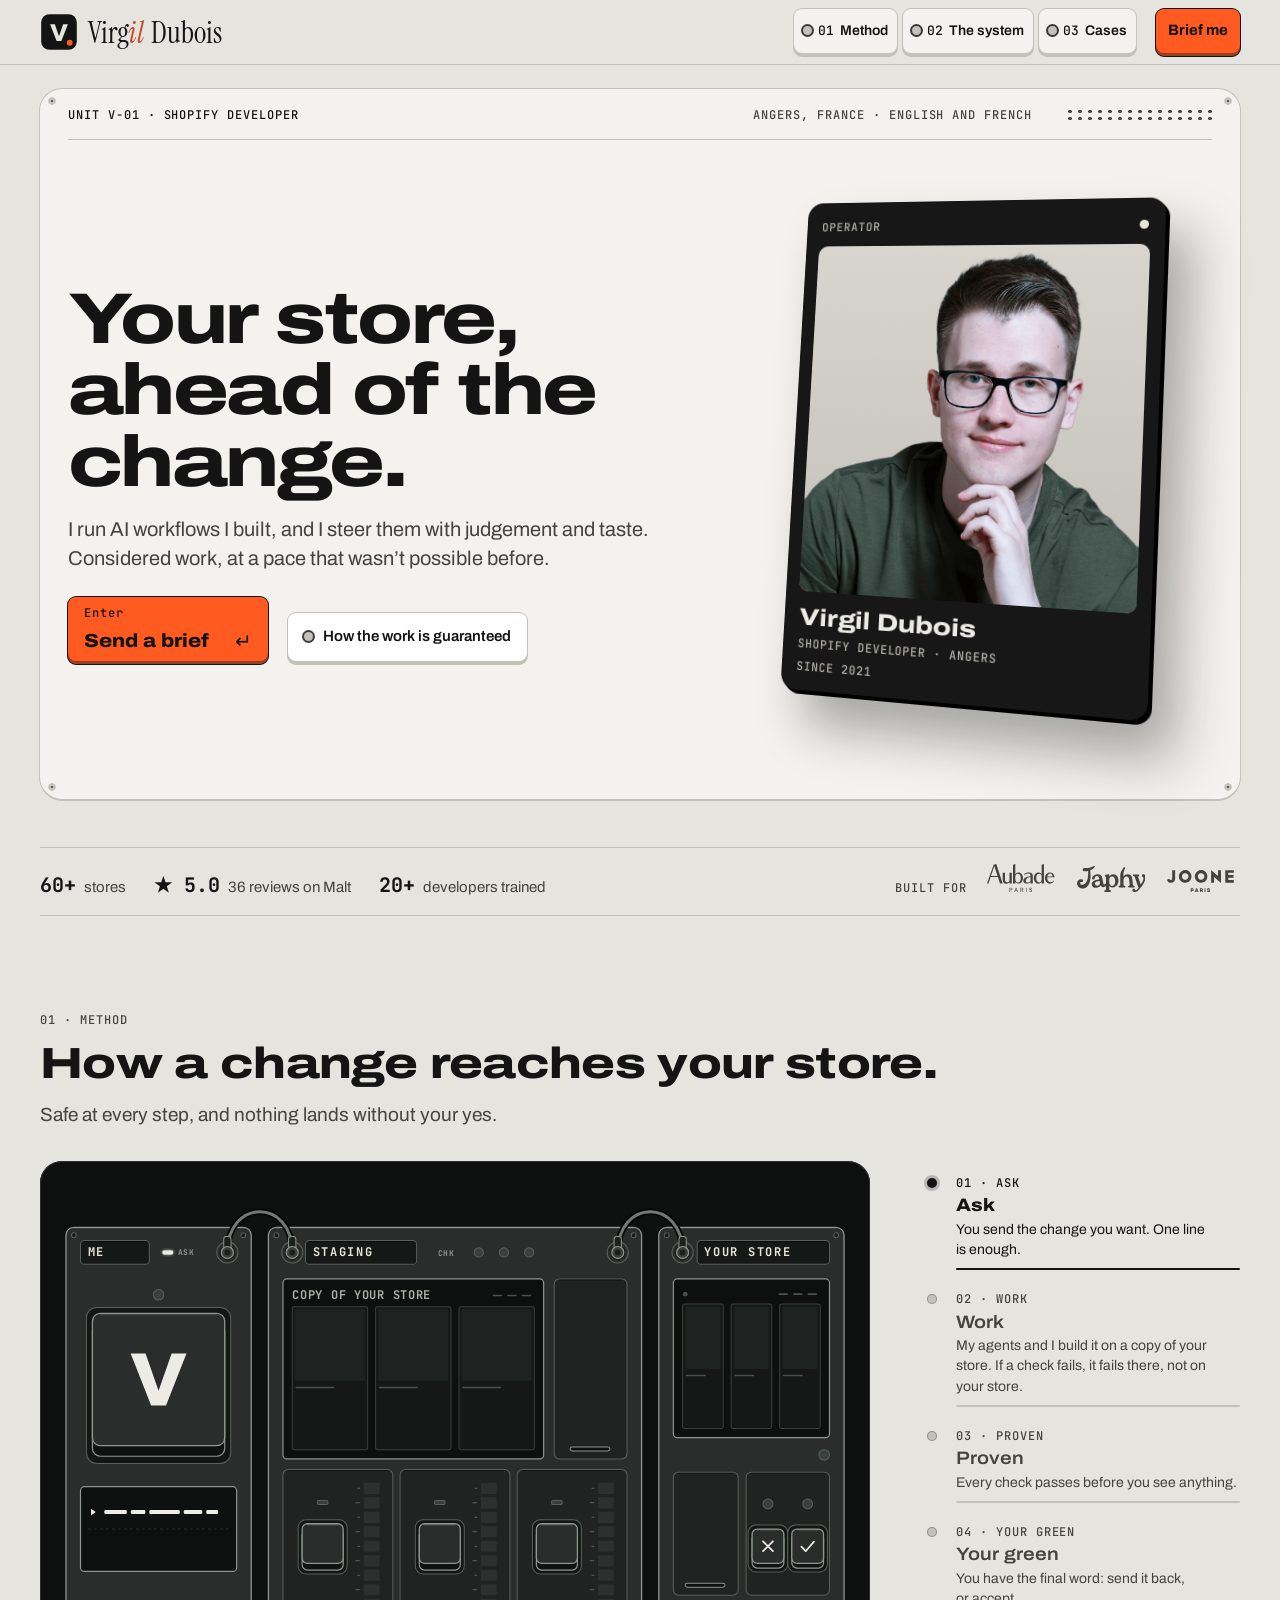
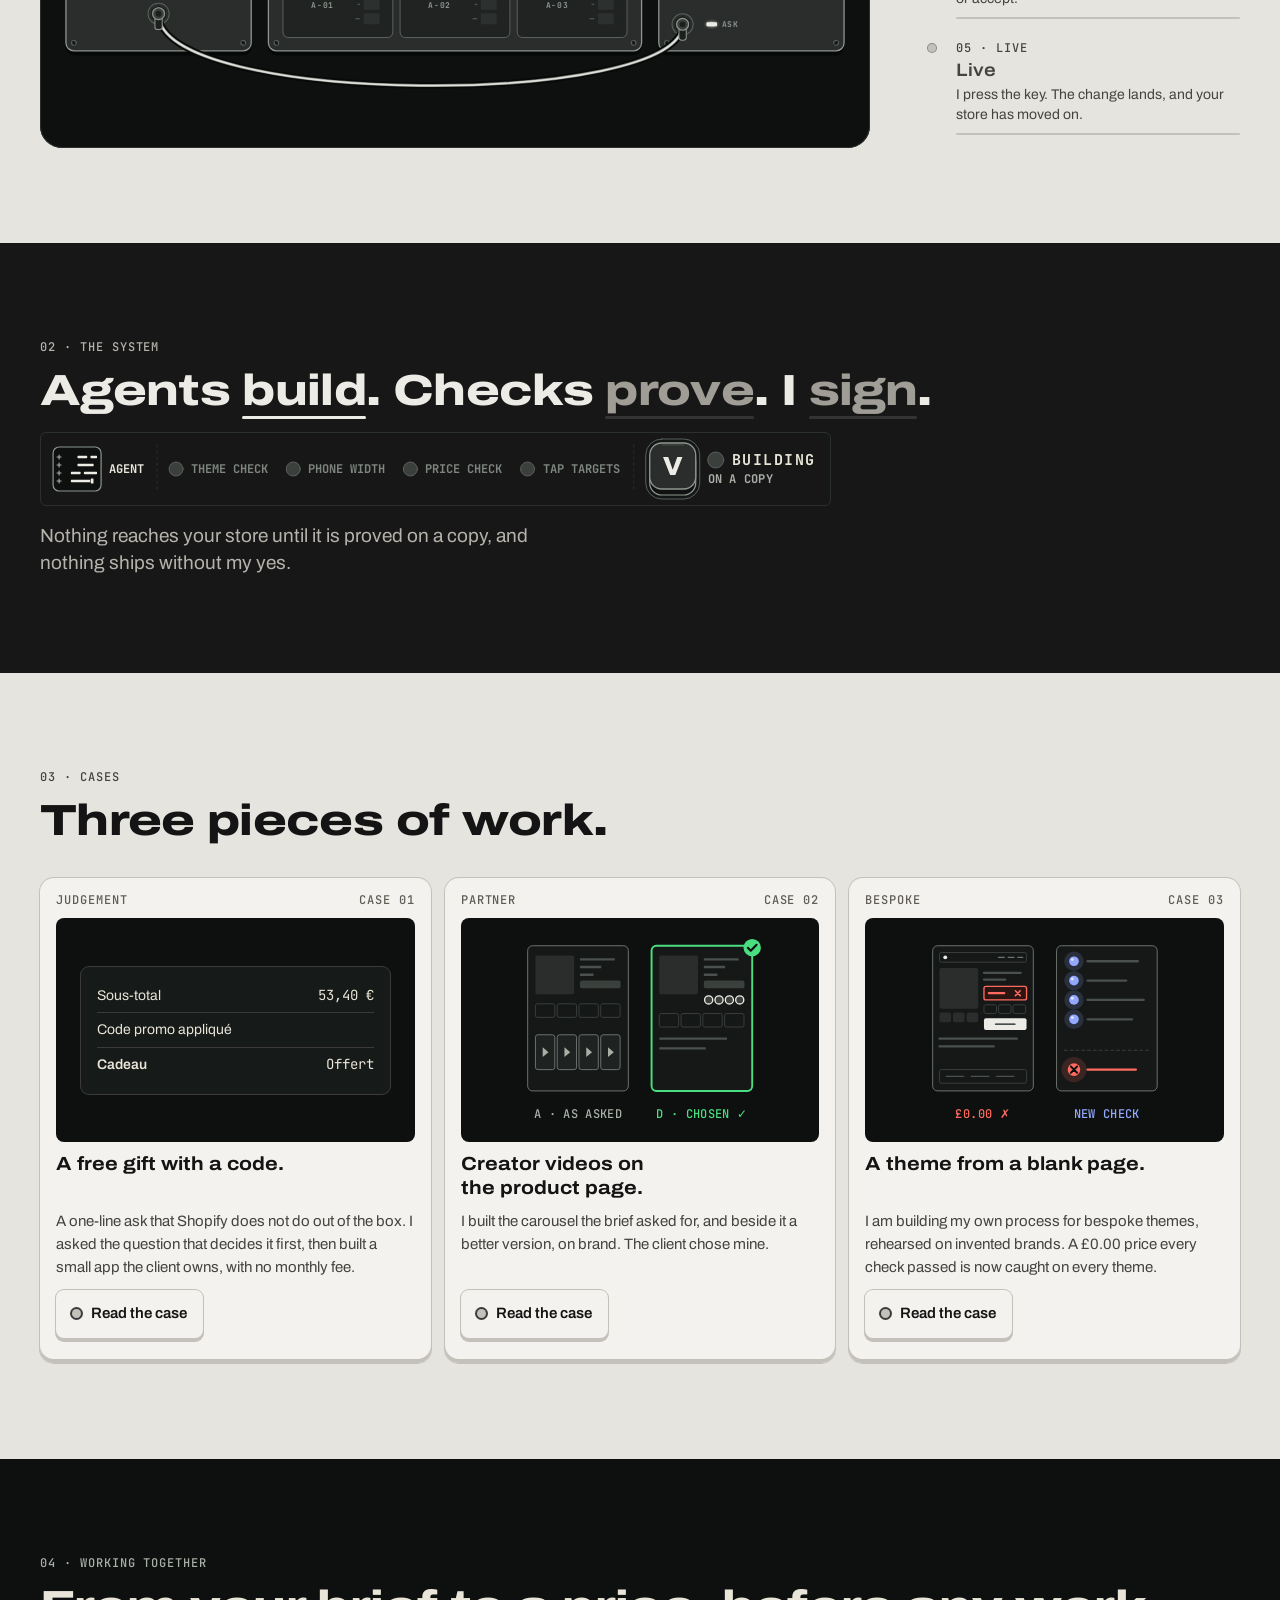
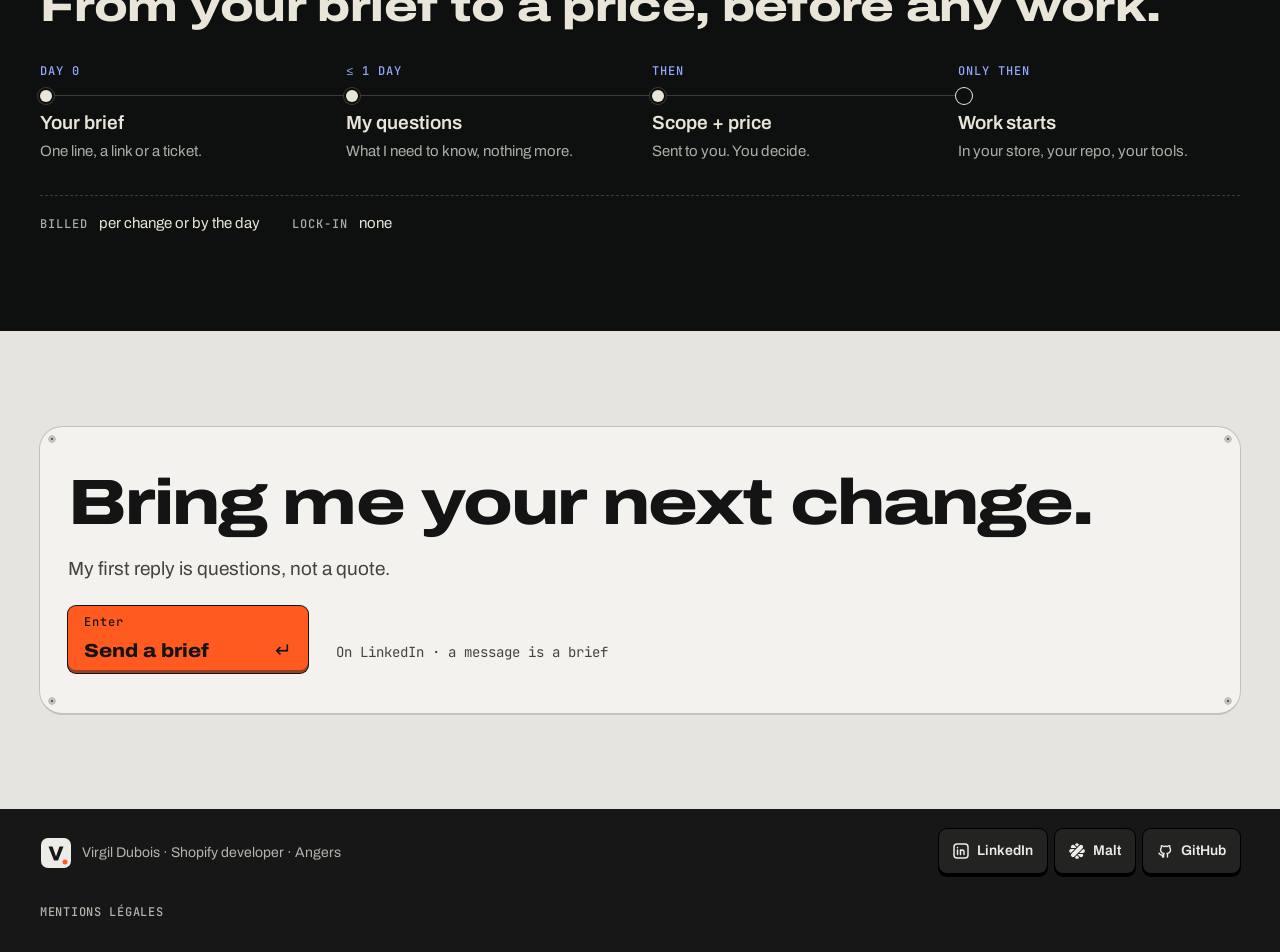
==== index.html @ a67400da "publish 2026-10 #1 The built site of trophee-gh/tropheecommerce-site at 109e2b23ae09a383def0e357fec3" ====
<!doctype html>
<html lang="en" data-iso="dark">
<head>
<meta charset="utf-8">
<meta name="viewport" content="width=device-width, initial-scale=1">
<title>Virgil Dubois · Shopify developer</title>
<meta name="description" content="Shopify developer since 2021. I run AI workflows I built, and I steer them with judgement and taste.">
<link rel="canonical" href="https://tropheecommerce.com/">
<meta property="og:type" content="website">
<meta property="og:url" content="https://tropheecommerce.com/">
<meta property="og:title" content="Virgil Dubois · Shopify developer">
<meta property="og:description" content="Shopify developer since 2021. I run AI workflows I built, and I steer them with judgement and taste.">
<meta property="og:site_name" content="Virgil Dubois">
<meta property="og:image" content="https://tropheecommerce.com/img/og.31b18bdde4.png">
<meta property="og:image:width" content="1200">
<meta property="og:image:height" content="630">
<meta property="og:image:alt" content="Virgil Dubois, Shopify developer: Your store, ahead of the change.">
<meta name="twitter:card" content="summary_large_image">
<link rel="icon" type="image/svg+xml" href="favicon.svg">
<link rel="preload" href="fonts/archivo-latin.e3a28eade2.woff2" as="font" type="font/woff2" crossorigin>
<link rel="stylesheet" href="fonts.css">
<link rel="stylesheet" href="base.css">
<link rel="stylesheet" href="site.css">
<link rel="stylesheet" href="player.css">
<link rel="stylesheet" href="illus.css">
<link rel="stylesheet" href="iso-legend.css">
<link rel="stylesheet" href="g.css">
<link rel="stylesheet" href="w.css">
<script type="application/ld+json">{"@context":"https://schema.org","@graph":[{"@type":"Person","@id":"https://tropheecommerce.com/#person","name":"Virgil Dubois","jobTitle":"Shopify developer","url":"https://tropheecommerce.com/","image":"https://tropheecommerce.com/img/virgil-hand-on-chin-4x5.afda46ff3e.webp","sameAs":["https://www.linkedin.com/in/virgil-dubois/","https://www.malt.fr/profile/tropheecommerce","https://github.com/TeamDijon"],"address":{"@type":"PostalAddress","addressLocality":"Angers","addressCountry":"FR"},"knowsLanguage":["en","fr"]},{"@type":"ProfessionalService","@id":"https://tropheecommerce.com/#service","name":"Virgil Dubois, Shopify developer","legalName":"TROPHEECOMMERCE","url":"https://tropheecommerce.com/","image":"https://tropheecommerce.com/img/og.31b18bdde4.png","description":"Shopify developer since 2021. I run AI workflows I built, and I steer them with judgement and taste.","founder":{"@id":"https://tropheecommerce.com/#person"},"sameAs":["https://www.linkedin.com/in/virgil-dubois/","https://www.malt.fr/profile/tropheecommerce","https://github.com/TeamDijon"],"address":{"@type":"PostalAddress","addressLocality":"Angers","addressCountry":"FR"},"areaServed":{"@type":"Country","name":"France"},"knowsLanguage":["en","fr"],"makesOffer":[{"@type":"Offer","description":"A scope with a price before any work starts; billed per change or by the day.","itemOffered":{"@type":"Service","name":"Shopify store changes","description":"Changes to a live Shopify store, built and proved on a copy first; nothing ships without my yes.","provider":{"@id":"https://tropheecommerce.com/#service"}}},{"@type":"Offer","description":"A scope with a price before any work starts; billed per change or by the day.","itemOffered":{"@type":"Service","name":"Bespoke Shopify themes","description":"Themes designed for the brand and built to Shopify's standards.","provider":{"@id":"https://tropheecommerce.com/#service"}}},{"@type":"Offer","description":"A scope with a price before any work starts; billed per change or by the day.","itemOffered":{"@type":"Service","name":"White-label Shopify work for agencies","description":"Work for agencies, built under their own name.","provider":{"@id":"https://tropheecommerce.com/#service"}}}]}]}</script>
</head>
<body>
<div class="site hy" data-scheme="shell">
<a class="skip" href="#main">Skip to content</a>
<header class="top" data-scheme="shell"><div class="wrap top-in">
<a class="brand" href="#top" aria-label="Virgil Dubois, top of page"><svg class="mk " style="width:38px;height:38px" viewBox="0 0 64 64" aria-hidden="true" focusable="false"><rect class="mk-c" x="2" y="2" width="60" height="60" rx="14"/><path class="mk-v" d="M17 19h8l7 20 7-20h8L36 47h-8z"/><circle class="mk-d" cx="50" cy="50" r="5"/></svg><span class="wm brand-wm" aria-hidden="true">Virg<span class="ti">il</span><span class="wm-2">Dubois</span></span></a>
<nav class="navk" aria-label="Sections">
<a class="key nk" href="#how"><span class="led"></span><span class="nk-n">01</span><span class="nk-w">Method</span></a>
<a class="key nk" href="#guarantee"><span class="led"></span><span class="nk-n">02</span><span class="nk-w">The system</span></a>
<a class="key nk" href="#work"><span class="led"></span><span class="nk-n">03</span><span class="nk-w">Cases</span></a>
</nav>
<a class="key hk" data-variant="go" href="https://www.linkedin.com/in/virgil-dubois/"><span>Brief<span class="hk-x"> me</span></span></a>
</div></header>
<main id="main">

<section id="top" class="hero" aria-labelledby="h-hero"><div class="wrap"><div class="face" data-scheme="plate">
<div class="grille" aria-hidden="true"></div>
<p class="lbl face-k"><span>Unit V-01 · Shopify developer</span><span class="face-k2">Angers, France · English and French</span></p>
<div class="hero-g">
<div class="hero-t">
<h1 id="h-hero">Your store, ahead of the change.</h1>
<p class="lede hero-l">I run AI workflows I built, and I steer them with judgement and taste. Considered work, at a pace that wasn’t possible before.</p>
<div class="hero-a"><a class="key gokey" data-variant="go" href="https://www.linkedin.com/in/virgil-dubois/"><span class="k-n">Enter</span><span class="gk-l">Send a brief <span class="gk-ar" aria-hidden="true">↵</span></span></a><a class="key gl1" href="#how"><span class="led"></span>How the work is guaranteed</a></div>
</div>
<div class="p3w"><div class="p3 p3c" data-tilt><div class="p3c-top"><span class="lbl">Operator</span><span class="led on"></span></div><img src="img/virgil-hand-on-chin-4x5.afda46ff3e.webp" width="1201" height="1501" alt="Virgil Dubois smiling, his hand at his chin, in an olive T-shirt."><div class="p3c-b"><b>Virgil Dubois</b><span class="lbl">Shopify developer&nbsp;· Angers</span><span class="lbl p3c-s">Since 2021</span></div></div></div>
</div>
</div></div></section>

<section class="proof" aria-label="Record"><div class="wrap">
<ul class="pr">
<li><b class="mono">60+</b><span>stores</span></li>
<li><b class="mono">★ 5.0</b><span>36 reviews on Malt</span></li>
<li><b class="mono">20+</b><span>developers trained</span></li>
<li class="pr-logos"><span class="lbl pr-k">Built for</span><span class="logo" data-logo="aubade"><svg role="img" aria-label="Aubade" xmlns="http://www.w3.org/2000/svg" viewBox="0 0 821.82 341.04" fill="currentColor"><path d="m665.83 10.42-.23 114.92c-10.27-22.39-41.09-25.23-61.26-16.15-10.96 4.94-19.23 13.52-24.73 24.35-12.22 24.09-12.28 52.59.22 77.33 6.88 13.61 18.7 23.02 32.36 26.8 6.39 1.78 13.19 2.32 20.07 1.48 2.42-.29 4.74-.8 6.98-1.47 10.07-3.07 18.32-9.72 25.96-17.35l.43 17.35h27.99L693.99.99l-28.16 9.43Zm-.47 180.77c-.01 6.54-2.88 13.4-6.07 19.36-7.98 14.92-25.74 18.62-39.41 9.45-23.41-15.7-23.45-56.28-15.65-79.91 4.66-14.14 16.44-22.63 30.94-22.73 8.6-.06 16.32 3.05 21.52 10.25 4.52 6.26 8.71 14.5 8.7 22.66l-.03 40.92Zm117.28-84.88c-36.81-8.2-71.37 16.17-76.51 53.66-2.77 20.26 2.02 40.78 13.99 57.67 7.46 10.52 17.9 17.23 29.9 20.04 3.92.93 8.02 1.43 12.23 1.52 5.15.1 10.15-.41 14.93-1.51 18.01-4.11 32.78-16.41 39.88-34.59-2.62-.55-6.51-.63-8.21.54-11.33 17.79-33.45 24.28-51.89 14.02-18.34-10.21-23.79-37.52-22.63-56.64l87.38-.02h.01l.1-5.95c-2.87-23.62-13.75-43.09-39.18-48.74Zm-47.16 46.72c2.26-18.73 14.8-36.88 35.95-36.03 8.99.37 16.28 5 20.88 12.51 3.76 6.99 5.83 13.66 6.48 23.57l-63.31-.05Zm-311.38-28.2c-10.61-14.78-27-21.98-45.07-20.46-14.02 1.18-25.92 7.46-33.95 19.1L345.16.36l-28.15 9.48-.36 227.81v.04l27.99.02v-.06l.55-18.09c8.25 11.19 19.04 16.89 31.78 18.09.91.09 1.82.15 2.75.19 2.71.12 5.39.06 8.02-.19 15.27-1.38 28.93-8.84 37.8-22.54h.02c18.14-28.03 17.11-63.31-1.46-90.28Zm-20.98 84.6h-.01c-4.38 8.46-11.04 13.94-20.83 15.97-13.13 2.73-25.03-2.93-31.02-14.56-4.73-9.19-6.52-19.47-6.39-30.05.14-11.49-.2-22.7.54-33.84 1.09-16.54 13.28-28.23 29.3-28.89 40.26-1.67 42.82 63.47 28.41 91.37ZM302.14 105.32l-28.07-.1-.63 92.1c-.11 15.41-11.88 25.02-26 25.45-11.1.34-20.68-4.03-24.82-14.9-1.85-4.84-3.18-10.64-3.17-16.26l.06-86.49-28.17.12-.08 86.43c-.02 21.18 8.35 39.76 27.39 45.97 2.79.91 5.8 1.55 9.05 1.9 7.55.81 14.89.18 21.69-1.9h.01c9.33-2.85 17.64-8.43 24.03-16.78l.59 16.79v.04l27.92-.04.22-132.32h-.02Zm230.1 2.48h-.01c-24.94-7.37-55.26-3.48-76.3 12.76l-.46 18.35c12.82-17.76 33.68-26.27 55-21.69 14.06 3.03 19.87 17 19.39 31.08-24.85 1.41-55.73 8.36-74.36 25.95-12.11 11.42-16.77 28.67-10.22 44.66 4.52 11.02 15.25 16.64 27.08 18.75 8.14 1.46 16.8 1.25 24.31 0 2.42-.4 4.73-.91 6.85-1.51 9.73-2.74 17.75-7.82 26.09-12.96l.26 14.48h28.06l.1-95.08c.03-16.81-9.87-30.1-25.79-34.79Zm-2.55 101.43c-9.39 10.66-23.2 16.69-38.04 16.32-9.93-.26-16.61-6.89-18.06-15.62-5.73-34.44 26.97-51.66 56.3-53.03l-.2 52.33Zm-222.63 87.59c-1.27-2.27-3.21-4.1-5.85-5.45h.02c-2.64-1.36-5.97-2.04-9.99-2.04h-17.37v50.85h7.26v-20.34h10.1c4.11 0 7.48-.7 10.09-2.1 2.61-1.4 4.53-3.26 5.78-5.56 1.23-2.3 1.85-4.83 1.85-7.59 0-2.9-.63-5.5-1.89-7.77Zm-7.97 14.44c-1.65 1.69-4.36 2.54-8.15 2.54h-9.8v-18.45h9.8c3.78 0 6.49.8 8.15 2.39 1.64 1.6 2.47 3.85 2.47 6.76s-.82 5.06-2.47 6.76Zm59.94-21.94h-7.93l-18.67 50.85h7.63l4.47-12.57h20.95l4.44 12.57h7.77l-18.66-50.85Zm-12.44 32.47 8.44-23.75 8.39 23.75h-16.83Zm85.54-3.19c.99-.3 1.92-.67 2.76-1.11 2.61-1.39 4.54-3.24 5.78-5.53s1.85-4.81 1.85-7.52c0-2.85-.62-5.42-1.85-7.66s-3.14-4.06-5.71-5.41c-2.56-1.35-5.86-2.03-9.88-2.03h-17.22v50.85h7.26v-20.63h9.46l10.01 20.63h8.43l-10.89-21.59Zm-16.99-4.58v-18.59h9.44c3.67 0 6.33.82 7.99 2.47 1.64 1.64 2.47 3.88 2.47 6.68s-.83 5.03-2.5 6.79c-1.68 1.77-4.3 2.65-7.88 2.65h-9.52Zm59.66-24.7v50.85h7.26v-50.85h-7.26Zm73.06 30.1c-1.14-1.86-2.7-3.38-4.68-4.58-1.98-1.18-4.21-2.18-6.66-3-2.03-.68-3.9-1.29-5.6-1.85-1.69-.56-3.16-1.17-4.4-1.86-1.23-.68-2.19-1.49-2.87-2.43s-1.02-2.19-1.02-3.74.37-2.89 1.12-4 1.78-1.96 3.09-2.54c1.31-.58 2.78-.85 4.43-.8 1.98 0 3.66.4 5.02 1.2 1.35.8 2.37 1.83 3.05 3.08.68 1.26 1.02 2.55 1.02 3.85h7.7c-.05-2.86-.77-5.35-2.18-7.48-1.4-2.14-3.33-3.81-5.78-5.02-2.44-1.21-5.33-1.81-8.68-1.81s-6.18.59-8.64 1.78c-2.47 1.19-4.38 2.83-5.71 4.94-1.33 2.1-2 4.58-2 7.45 0 3.34.98 6.06 2.94 8.14 1.97 2.08 4.95 3.8 8.98 5.16 1.98.63 3.89 1.25 5.73 1.85 1.85.61 3.44 1.28 4.8 2.03 1.35.75 2.43 1.69 3.23 2.83.81 1.15 1.21 2.61 1.21 4.4 0 1.55-.39 2.91-1.17 4.11-.77 1.19-1.9 2.12-3.37 2.79-1.48.68-3.23 1.02-5.27 1.02-2.32 0-4.29-.45-5.92-1.34-1.62-.89-2.87-2.1-3.74-3.64-.87-1.52-1.31-3.2-1.31-5.04h-7.63c0 3.24.77 6.08 2.32 8.5 1.55 2.42 3.73 4.29 6.54 5.63 2.8 1.33 6.06 1.99 9.73 1.99 3.88 0 7.09-.69 9.67-2.07 2.56-1.39 4.5-3.17 5.8-5.34 1.31-2.17 1.97-4.53 1.97-7.05 0-2.9-.57-5.29-1.72-7.16ZM113.61 0 81.04 9.47C54.03 85.52 27.01 161.57 0 237.62h18.26c8.83-26.54 17.65-53.09 26.48-79.63l87.51.15 25.68 79.5h32.2C164.62 158.42 139.12 79.21 113.61 0ZM48.57 146.38h.01l40.49-121.5 39.34 121.49H48.57Z"/></svg></span><span class="logo" data-logo="japhy"><svg role="img" aria-label="Japhy" xmlns="http://www.w3.org/2000/svg" viewBox="0 0 258.05 97.76" fill="currentColor"><path d="M231.91,38.13c.73-.53,1.45-1.2,1.75-1.77.5-.96.5-1.99.02-3.16-.67-1.63-3.62-1.59-3.95-1.58l-6.07.08-7.57-.1c-2.06,0-3.51.19-4.42.59-1.04.46-1.59,1.34-1.59,2.56,0,.74.25,1.4.73,1.96.47.54,1.09.94,1.92,1.18,1.32.24,2.29.65,2.89,1.22.62.59,1.25,1.71,1.87,3.32,1.36,3.56,3.47,9.57,6.28,17.87,3.84,11.04,5.84,16.73,6.31,17.93,1.01,2.35,1.23,3.36,1.23,3.79,0,.22-.1.61-.55,1.19-5.7,6.81-8.61,8.19-10.06,8.24-1.12.03-2.05-1.12-2.26-2.51-.36-1.16-.97-2.09-1.82-2.75-.86-.67-1.93-1.01-3.17-1.01-1.47,0-2.75.56-3.78,1.66-1.02,1.09-1.54,2.46-1.54,4.05,0,1.99,1.22,3.9,2.22,4.75,1.88,1.58,4.64,2.12,7.79,2.12,3.54,0,7.33-1.74,11.25-5.16,3.85-3.35,7.93-7.88,12.13-13.46,2.75-3.67,5.68-8.12,8.69-13.24,5.2-9.22,7.84-16.5,7.84-21.62,0-3.36-.68-6.42-2.03-9.11v-.02c-.7-1.25-1.55-2.24-2.52-2.93-1.15-.94-2.5-1.41-4.01-1.41-1.43,0-2.66.33-3.69,1-1.34.97-2.02,2.25-2.02,3.83,0,2.07.99,4.01,2.95,5.75l.08.06c.98.61,1.74,1.33,2.28,2.14.52.78.78,1.94.78,3.45,0,.37-.06,1.14-.19,2.31-.19,2.46-1.06,5.21-2.59,8.18-1.55,3-3.79,6.8-6.67,11.33-.2.36-.41.58-.56.58-.07,0-.25-.16-.42-.6-.91-2.34-2.59-7.16-5-14.32-1.96-5.87-3.41-10.11-4.35-12.63-.23-.51-.34-1.02-.34-1.52,0-.64.33-1.13,1.03-1.55.07-.04.15-.08.28-.14"></path><path d="M146.74,33.57c-2.87-1.89-6.08-2.85-9.52-2.85-3.71,0-6.89.88-9.47,2.61-2.55,1.71-4.45,3.56-5.63,5.49-.55.89-.92,1.49-1.18,1.89,0-.17-.02-.39-.02-.64v-5.31c0-1.21-.3-2.1-.88-2.65-1.08-1-3.44-1.12-7.35-.04-.47.13-1,.29-1.58.46h0c-.45.1-4.41,1.01-5.61,2.19-1.01.99-1.13,2.87-.5,3.64.32.41,1.24,1.38,2.76,1.69.33.07.57.2.74.43,0,.01.02.02.02.04.17.23.27.54.33.96,0,.04.02.08.03.12.07.47.13,1.12.13,1.91v22.75c-2.11,1.88-6.45,3.76-7.83,3.76s-1.98-3.02-2.35-5l-3.36-18.41c-.99-5.37-2.98-9.41-5.91-12.01-2.95-2.62-7.27-3.78-12.84-3.45-3.85.23-7.35,1.06-10.41,2.49-3.08,1.43-5.52,3.32-7.24,5.62-1.75,2.34-2.56,4.85-2.4,7.47.08,1.41.61,2.52,1.57,3.3.95.77,2,1.13,3.13,1.05,3.21-.19,5.12-1.97,5.5-5.15v-.05s.01-.05.01-.05c-.15-2.46.49-4.36,1.96-5.82,1.46-1.46,3.45-2.27,5.91-2.42,2.46-.14,4.32.48,5.71,1.91,1.41,1.46,2.45,3.74,3.07,6.76l.34,2.28c.15.74.11,1.28-.13,1.62-.14.2-.57.57-1.93.88-1.16.26-3.03.54-5.54.82-6.61.66-11.81,2.5-15.46,5.47-3.71,3.02-5.45,6.87-5.18,11.43.24,4.07,1.78,7.37,4.55,9.8,2.46,2.16,5.94,3.25,10.35,3.25.56,0,1.14-.02,1.73-.05,4.26-.25,7.7-1.16,10.21-2.7,2.51-1.54,4.35-3.21,5.47-4.99.82-1.3,1.25-1.89,1.47-2.16.03.07.07.16.1.29.83,2.61,2.02,4.57,3.52,5.84,1.52,1.28,3.63,1.86,6.27,1.71,3.23-.18,6.57-2.27,7.91-3.4l.23-.19c.49-.41,1.03-.91,1.57-1.43v9.19c0,2.04-.08,3.52-.24,4.42-.14.78-.52,1.42-1.17,1.95-.68.56-1.84,1.03-3.52,1.43-1.78.69-2.15,1.86-2.15,2.72s.34,1.92,1.96,2.53c1.13.42,3.09.63,6.01.63h10.61c2.99,0,4.93-.21,5.94-.64,1.14-.49,1.74-1.36,1.74-2.52,0-1.09-.74-2.03-2.19-2.79l-.15-.05c-1.67-.37-2.84-.83-3.48-1.35-.62-.51-1-1.11-1.17-1.83-.19-.81-.28-2.15-.28-4v-7.57c0-.95.12-1.35.17-1.49.08.07.2.17.37.34.4.4.75.72.98.89,2.92,2.92,6.6,4.4,10.94,4.4s8.13-1.16,11.58-3.44,6.18-5.46,8.12-9.48c1.93-3.99,2.91-8.55,2.91-13.53s-.83-9.11-2.46-12.68c-1.62-3.62-3.91-6.4-6.78-8.29ZM143.7,59.42c0,4.76-1.07,8.55-3.17,11.28-2.09,2.72-4.72,4.04-8.02,4.04-3.5,0-6.23-1.46-8.36-4.47-2.15-3.03-3.23-7.6-3.23-13.61v-2.16c0-4.7.99-8.47,2.94-11.2,1.93-2.71,4.63-4.03,8.26-4.03,2.28,0,4.23.83,5.97,2.53,1.76,1.73,3.14,4.14,4.13,7.18.98,3.09,1.48,6.6,1.48,10.44ZM83.75,70.43h0c-1.93,2.28-4.32,3.47-7.32,3.65-2.76.17-4.9-.44-6.37-1.8s-2.3-3.46-2.47-6.23c-.15-2.52.64-4.56,2.42-6.23,1.78-1.68,4.79-2.66,8.94-2.9,1.66-.1,2.94-.15,3.84-.15.29,0,.55.01.76.02.75.04,1.28.2,1.59.47.22.19.51.64.72,1.68l.3,1.58c.06.25.14.76.2,1.76.17,3.16-.7,5.9-2.61,8.15Z"></path><path d="M49.61,16.24h.02c4.44-1.9,8.8-4.71,13.76-8.9l2.53-2.66c1.07-1.12,1.15-2.9.17-3.96h0c-1.39-1.5-3.74-.37-6.22.82l-.32.16c-10.89,5.24-19.28,6.81-32.07,6.02-3.9-.22-5.86,2.71-6.04,5.53-.17,2.75,1.37,5.81,5.16,6.05,6.11.38,11.01.15,15.4-.71l.25-.05v.25c-.09,1.97-.13,3.99-.18,6.03-.23,9.61-.47,19.55-3.47,28.06-1.46,4.15-5.74,14.12-13.94,17.07-2.74.99-6.83,1.21-9.78-.54-2.05-1.21-3.88-5.76-2.8-8.24.34-.78,1.3-1.97,3.91-1.2,3.3.96,6.1-1.25,6.9-3.96.32-1.07.28-2.15-.1-3.03-.32-.75-1.07-1.76-2.77-2.26-1.62-.48-3.27-.72-4.91-.72-4.04,0-7.8,1.5-10.59,4.23-4.02,3.93-5.48,9.78-3.9,15.66,1.48,5.5,5.28,9.91,10.68,12.42,3.07,1.43,6.43,2.14,9.77,2.14s6.67-.71,9.69-2.13c16.66-7.81,23.07-29.61,19.06-64.81-.01-.16-.12-.81-.21-1.27Z"></path><path d="M215.23,74.77c-1.68-.39-2.82-.78-3.4-1.18-.54-.37-.94-1.02-1.21-1.94-.29-1.01-.61-2.86-.94-5.5l-2.01-17.9c-.61-5.92-2.42-10.39-5.38-13.28-2.97-2.9-6.74-4.37-11.21-4.37-3.97,0-7.24.84-9.73,2.5-2.47,1.65-4.25,3.45-5.29,5.36-.39.71-.68,1.23-.9,1.6-1.27-12.52-.19-17.7,4.52-28.68l.14-.33c1.09-2.53,2.12-4.92.56-6.25h0c-1.1-.93-2.96-.39-3.95.34-.99.73-2.36,2.44-2.36,2.44-.13.14-.25.28-.37.43-3.89,5.08-6.93,10.75-8.13,13.93-1.21,3.22-2.28,6.66-2.75,10.26-.48,3.75.09,30.59.09,30.59v4.32c0,2.04-.08,3.53-.24,4.44-.15.83-.55,1.5-1.23,2.07-.71.58-1.91,1.08-3.63,1.48-1.76.68-2.13,1.83-2.13,2.68,0,.8.33,1.88,1.92,2.53,1.14.46,3.15.69,6.13.69l5.41-.1,5.44.1c2.98,0,4.94-.23,5.99-.7,1.45-.65,1.75-1.73,1.75-2.52,0-1.14-.74-2.07-2.2-2.76l-.11-.04c-1.72-.38-2.94-.86-3.61-1.41-.65-.53-1.06-1.21-1.23-2.08-.19-.93-.29-2.44-.29-4.47v-12.28c0-3.52.59-6.48,1.76-8.78,1.16-2.28,2.62-3.96,4.34-4.98,1.72-1.02,3.5-1.54,5.28-1.54,2.99,0,5.27.84,6.77,2.5,1.53,1.69,2.54,4.46,2.99,8.22l1.81,15.48c.27,2.66.4,4.27.4,4.78,0,1.53-.27,2.55-.8,3.06-.39.37-1.34.93-3.65,1.49-1.56.39-2.39,1.39-2.39,2.9,0,1.14.56,1.98,1.61,2.42.94.4,2.49.59,4.73.59l6.52-.1,6.75.1c2.58,0,4.27-.21,5.15-.66.97-.49,1.48-1.3,1.48-2.36,0-.97-.41-2.29-2.4-3.09Z"></path></svg></span><span class="logo" data-logo="joone"><svg role="img" aria-label="Joone" xmlns="http://www.w3.org/2000/svg" viewBox="12.5 4.519 167 54.994" fill="currentColor"><g transform="matrix(1, 0, 0, 1, -473.500007, -115.481149)"><g><g><path d="M 547.532 167.866 L 547.532 170.644 L 549.06 170.644 C 549.25 170.666 549.442 170.642 549.621 170.572 C 549.799 170.502 549.958 170.39 550.084 170.244 C 550.296 169.955 550.403 169.6 550.387 169.24 C 550.387 169.064 550.366 168.889 550.324 168.718 C 550.273 168.559 550.191 168.411 550.084 168.283 C 549.977 168.147 549.837 168.041 549.678 167.976 C 549.481 167.896 549.271 167.859 549.06 167.866 L 547.532 167.866 Z M 545.244 165.743 L 549.191 165.743 C 549.724 165.728 550.253 165.825 550.747 166.027 C 551.165 166.2 551.54 166.463 551.846 166.798 C 552.135 167.121 552.357 167.5 552.498 167.912 C 552.638 168.336 552.709 168.781 552.71 169.229 C 552.71 169.691 552.639 170.151 552.498 170.592 C 552.357 171.007 552.135 171.39 551.846 171.717 C 551.539 172.051 551.164 172.312 550.747 172.483 C 550.252 172.679 549.723 172.774 549.191 172.761 L 547.532 172.761 L 547.532 174.832 L 545.244 174.832 L 545.244 165.743 Z"></path><path d="M 559.969 168.724 L 558.979 171.392 L 560.941 171.392 L 559.969 168.724 Z M 561.113 165.742 L 564.729 174.832 L 562.229 174.832 L 561.737 173.503 L 558.207 173.503 L 557.715 174.832 L 555.221 174.832 L 558.853 165.742 L 561.113 165.742 Z"></path><path d="M 570.541 167.865 L 570.541 170.284 L 572.503 170.284 C 572.698 170.291 572.893 170.257 573.075 170.186 C 573.226 170.134 573.362 170.044 573.47 169.924 C 573.573 169.818 573.648 169.686 573.687 169.542 C 573.734 169.396 573.759 169.243 573.761 169.089 C 573.769 168.772 573.666 168.461 573.47 168.213 C 573.342 168.085 573.188 167.988 573.019 167.927 C 572.85 167.867 572.67 167.846 572.491 167.865 L 570.541 167.865 Z M 572.634 165.742 C 573.144 165.733 573.651 165.824 574.127 166.009 C 574.523 166.164 574.879 166.408 575.169 166.723 C 575.456 167.024 575.676 167.384 575.815 167.778 C 575.951 168.193 576.019 168.629 576.015 169.066 C 576.017 169.379 575.979 169.691 575.901 169.994 C 575.835 170.291 575.727 170.576 575.581 170.841 C 575.424 171.105 575.231 171.345 575.008 171.554 C 574.775 171.771 574.511 171.951 574.225 172.088 L 576.175 174.832 L 573.412 174.832 L 571.696 172.395 L 570.552 172.395 L 570.552 174.832 L 568.264 174.832 L 568.264 165.742 L 572.634 165.742 Z"></path><path d="M 582.274 165.742 L 579.975 165.742 L 579.975 174.832 L 582.274 174.832 L 582.274 165.742 Z"></path><path d="M 588.498 172.106 L 588.498 172.164 C 588.504 172.263 588.536 172.359 588.59 172.442 C 588.666 172.548 588.761 172.638 588.87 172.709 C 589.017 172.794 589.175 172.86 589.339 172.906 C 589.56 172.963 589.786 172.99 590.014 172.987 C 590.322 173.016 590.632 172.953 590.906 172.807 C 590.976 172.769 591.035 172.714 591.078 172.647 C 591.122 172.58 591.15 172.504 591.158 172.425 C 591.15 172.316 591.111 172.213 591.048 172.126 C 590.984 172.039 590.897 171.971 590.798 171.931 C 590.424 171.729 590.031 171.566 589.625 171.444 C 589.265 171.322 588.893 171.183 588.509 171.032 C 588.133 170.883 587.776 170.688 587.445 170.452 C 587.124 170.228 586.852 169.94 586.645 169.606 C 586.425 169.245 586.313 168.828 586.324 168.405 C 586.318 168.008 586.404 167.616 586.575 167.259 C 586.746 166.902 586.997 166.592 587.308 166.351 C 587.643 166.092 588.021 165.895 588.424 165.771 C 588.883 165.637 589.359 165.572 589.837 165.58 C 590.326 165.574 590.814 165.643 591.284 165.783 C 591.699 165.899 592.088 166.096 592.428 166.363 C 592.747 166.614 593.011 166.93 593.2 167.291 C 593.389 167.666 593.485 168.082 593.481 168.503 L 593.481 168.637 L 591.261 168.637 L 591.261 168.55 C 591.258 168.432 591.227 168.316 591.17 168.213 C 591.11 168.091 591.024 167.984 590.918 167.9 C 590.79 167.802 590.647 167.726 590.495 167.674 C 590.296 167.613 590.09 167.584 589.882 167.587 C 589.591 167.563 589.3 167.63 589.047 167.778 C 588.974 167.823 588.912 167.884 588.867 167.958 C 588.823 168.032 588.796 168.115 588.79 168.202 C 588.798 168.302 588.835 168.397 588.894 168.477 C 588.954 168.557 589.035 168.619 589.127 168.654 C 589.498 168.836 589.88 168.993 590.271 169.124 C 590.575 169.228 590.929 169.368 591.313 169.53 C 591.701 169.673 592.069 169.868 592.405 170.11 C 592.752 170.361 593.047 170.679 593.275 171.044 C 593.518 171.421 593.64 171.865 593.624 172.314 C 593.631 172.718 593.539 173.117 593.355 173.474 C 593.17 173.806 592.914 174.092 592.606 174.31 C 592.257 174.549 591.87 174.723 591.461 174.826 C 590.999 174.941 590.524 174.997 590.048 174.994 C 589.541 174.999 589.036 174.939 588.544 174.814 C 588.116 174.701 587.708 174.519 587.337 174.275 C 587.011 174.042 586.738 173.741 586.536 173.393 C 586.338 173.04 586.236 172.64 586.238 172.233 L 586.238 172.129 L 588.498 172.106 Z"></path><path d="M 531.479 144.443 C 529.864 144.443 528.284 143.957 526.941 143.047 C 525.597 142.137 524.55 140.843 523.932 139.33 C 523.314 137.816 523.152 136.151 523.467 134.544 C 523.782 132.937 524.56 131.462 525.703 130.303 C 526.845 129.145 528.301 128.356 529.886 128.036 C 531.47 127.717 533.113 127.881 534.605 128.508 C 536.098 129.135 537.374 130.196 538.272 131.558 C 539.169 132.92 539.648 134.522 539.648 136.16 C 539.648 137.248 539.437 138.325 539.027 139.33 C 538.616 140.335 538.014 141.248 537.256 142.017 C 536.497 142.786 535.597 143.396 534.605 143.813 C 533.614 144.229 532.552 144.443 531.479 144.443 Z M 531.479 120.197 C 528.363 120.194 525.317 121.128 522.724 122.88 C 520.132 124.633 518.111 127.126 516.916 130.044 C 515.722 132.962 515.408 136.174 516.014 139.273 C 516.62 142.372 518.119 145.219 520.322 147.453 C 522.524 149.688 525.331 151.21 528.387 151.827 C 531.443 152.444 534.61 152.128 537.489 150.919 C 540.368 149.71 542.828 147.662 544.559 145.035 C 546.289 142.408 547.212 139.319 547.211 136.16 C 547.211 131.929 545.554 127.87 542.604 124.877 C 539.654 121.884 535.653 120.2 531.479 120.197 Z"></path><path d="M 571.239 144.443 C 569.623 144.444 568.043 143.96 566.699 143.05 C 565.355 142.141 564.307 140.847 563.688 139.334 C 563.069 137.821 562.906 136.155 563.221 134.548 C 563.535 132.941 564.313 131.464 565.455 130.305 C 566.597 129.146 568.053 128.357 569.638 128.037 C 571.223 127.717 572.865 127.88 574.358 128.507 C 575.852 129.134 577.128 130.195 578.026 131.558 C 578.924 132.92 579.403 134.522 579.403 136.16 C 579.403 138.356 578.543 140.462 577.012 142.015 C 575.481 143.568 573.405 144.442 571.239 144.443 Z M 571.239 120.197 C 568.124 120.196 565.078 121.132 562.487 122.886 C 559.897 124.64 557.877 127.134 556.684 130.052 C 555.492 132.97 555.179 136.182 555.787 139.28 C 556.394 142.378 557.894 145.224 560.097 147.458 C 562.3 149.691 565.107 151.212 568.162 151.828 C 571.218 152.444 574.385 152.127 577.263 150.918 C 580.141 149.709 582.601 147.661 584.331 145.034 C 586.061 142.407 586.984 139.319 586.983 136.16 C 586.984 134.064 586.577 131.988 585.786 130.051 C 584.995 128.113 583.835 126.353 582.373 124.871 C 580.911 123.389 579.175 122.213 577.265 121.411 C 575.355 120.609 573.307 120.197 571.239 120.197 Z"></path><path d="M 621.022 120.458 L 621.022 152.32 L 603.676 137.233 L 603.676 151.879 L 596.285 151.879 L 596.285 120 L 613.63 134.988 L 613.63 120.458 L 621.022 120.458 Z"></path><path d="M 506.36 140.429 C 506.36 144.315 505.216 147.316 502.928 149.431 C 500.974 151.233 498.411 152.201 495.771 152.135 C 490.731 152.135 486.681 148.521 486 144.107 L 491.664 141.723 C 491.828 142.605 492.255 143.415 492.888 144.043 C 493.606 144.727 494.551 145.113 495.536 145.128 C 497.794 145.128 498.923 143.672 498.923 140.76 L 498.923 120.354 L 506.36 120.354 L 506.36 140.429 Z"></path><path d="M 639.093 145.133 L 639.093 139.408 L 652.359 139.408 L 652.359 132.442 L 639.093 132.442 L 639.093 127.071 L 653 127.071 L 653 120.336 L 631.725 120.336 L 631.725 151.862 L 653 151.862 L 653 145.133 L 639.093 145.133 Z"></path></g></g></g></svg></span></li>
</ul>
</div></section>

<section id="how" class="how" aria-labelledby="h-how"><div class="wrap">
<div class="how-h"><p class="lbl">01 · Method</p><h2 id="h-how">How a change reaches your store.</h2><p class="lede">Safe at every step, and nothing lands without your yes.</p></div>
<div class="mt-g">
<div class="mt-w" data-scheme="screen">
<p class="mt-sr">A front panel of three modules: me, staging and your store, joined by patch cables. Your store sends an ask; my agents build it on a copy of your store in staging, where a failed check stays; when every check passes, your store gets a ready flag; you send it back once, then accept; I press the V key, the change goes live, and your store's cards change.</p>
<figure class="lg-fig mp-fig mp-wide"><svg class="mp mp-w" viewBox="0 0 1200 826" aria-hidden="true" focusable="false"><defs><radialGradient id="hg-ink-w"><stop offset=".3" stop-color="#EDEBE6" stop-opacity=".5"/><stop offset=".62" stop-color="#EDEBE6" stop-opacity=".16"/><stop offset="1" stop-color="#EDEBE6" stop-opacity="0"/></radialGradient><radialGradient id="hg-sys-w"><stop offset=".3" stop-color="#93A8FF" stop-opacity=".5"/><stop offset=".62" stop-color="#93A8FF" stop-opacity=".16"/><stop offset="1" stop-color="#93A8FF" stop-opacity="0"/></radialGradient><radialGradient id="hg-bad-w"><stop offset=".3" stop-color="#FF6B5E" stop-opacity=".5"/><stop offset=".62" stop-color="#FF6B5E" stop-opacity=".16"/><stop offset="1" stop-color="#FF6B5E" stop-opacity="0"/></radialGradient><radialGradient id="hg-ok-w"><stop offset=".3" stop-color="#4ADE80" stop-opacity=".5"/><stop offset=".62" stop-color="#4ADE80" stop-opacity=".16"/><stop offset="1" stop-color="#4ADE80" stop-opacity="0"/></radialGradient><radialGradient id="hg-go-w"><stop offset=".3" stop-color="#FF5A1F" stop-opacity=".5"/><stop offset=".62" stop-color="#FF5A1F" stop-opacity=".16"/><stop offset="1" stop-color="#FF5A1F" stop-opacity="0"/></radialGradient></defs><rect class="mp-shd" x="12" y="77" width="280" height="640" rx="12"/><rect class="mp-face" x="12" y="70" width="280" height="640" rx="12"/><path class="mp-hi" d="M25 71.8H279"/><circle class="mp-scr" cx="24" cy="82" r="3.6"/><path class="mp-slot" d="M24.74 79.82L23.26 84.18"/><circle class="mp-scr" cx="280" cy="82" r="3.6"/><path class="mp-slot" d="M281.79 80.55L278.21 83.45"/><circle class="mp-scr" cx="24" cy="698" r="3.6"/><path class="mp-slot" d="M23.01 695.92L24.99 700.08"/><circle class="mp-scr" cx="280" cy="698" r="3.6"/><path class="mp-slot" d="M278.24 696.52L281.76 699.48"/><rect class="mp-plate" x="34" y="90" width="104" height="36" rx="6"/><path class="mp-sublo" d="M40 91.6H132"/><circle data-anchor="np-me" cx="45" cy="108" r="0"/><rect class="mp-off" x="158" y="105" width="16" height="6" rx="2"/><g data-k="mscr" style="--dl:1.28s"><rect class="mp-halo" fill="url(#hg-ink-w)" x="153" y="100" width="26" height="16" rx="6"/><rect class="mp-lens t-ink" x="158" y="105" width="16" height="6" rx="2"/></g><text class="mp-etx" x="181" y="112.5" font-size="12.04" text-anchor="start">ASK</text><circle class="mp-off" cx="152" cy="172" r="8"/><g class="mp-k mp-1s mp-vk" data-x="v"><rect class="mp-well" x="43" y="191" width="218" height="236" rx="16"/><rect class="mp-base" x="52" y="216" width="200" height="200" rx="12"/><g class="mp-cap" style="--kd:16px"><rect class="mp-top" x="52" y="200" width="200" height="200" rx="12"/><path class="mp-caphi" d="M64 202H240"/><path class="mp-vg" d="M109.81 260.63L132.31 260.63L152 316.88L171.69 260.63L194.19 260.63L163.25 339.38L140.75 339.38Z"/></g><g class="mp-vled"><circle class="mp-halo" fill="url(#hg-go-w)" cx="152" cy="172" r="19.2"/><circle class="mp-lens t-go" cx="152" cy="172" r="8"/><circle class="mp-glint" cx="149.28" cy="169.28" r="2.4"/></g></g><rect class="mp-scrn" x="34" y="462" width="236" height="128" rx="6"/><path class="mp-rule" d="M46 526H258"/><g data-k="m1w" class="mp-msg" style="--dl:1.33s"><path class="mp-caret" d="M50 495.4L57 500.4L50 505.4Z"/><rect class="mp-word" x="70" y="497.4" width="34" height="6" rx="2" style="--w:0"/><rect class="mp-word" x="110" y="497.4" width="22" height="6" rx="2" style="--w:1"/><rect class="mp-word" x="138" y="497.4" width="46" height="6" rx="2" style="--w:2"/><rect class="mp-word" x="190" y="497.4" width="28" height="6" rx="2" style="--w:3"/><rect class="mp-word" x="224" y="497.4" width="18" height="6" rx="2" style="--w:4"/></g><g data-k="m2" class="mp-msg" style="--dl:1.63s"><path class="mp-mx" d="M49 546.1L60 557.1M60 546.1L49 557.1"/><rect class="mp-word" x="70" y="548.6" width="26" height="6" rx="2" style="--w:0"/><rect class="mp-word" x="102" y="548.6" width="40" height="6" rx="2" style="--w:1"/><rect class="mp-word" x="148" y="548.6" width="20" height="6" rx="2" style="--w:2"/></g><circle data-anchor="mok" cx="50" cy="551.6" r="0"/><circle class="mp-jring" cx="152" cy="654" r="16"/><path class="mp-nut" d="M161.96 659.75L152 665.5L142.04 659.75L142.04 648.25L152 642.5L161.96 648.25Z"/><circle class="mp-hole" cx="152" cy="654" r="6.5"/><circle class="mp-jring" cx="256" cy="108" r="16"/><path class="mp-nut" d="M265.96 113.75L256 119.5L246.04 113.75L246.04 102.25L256 96.5L265.96 102.25Z"/><circle class="mp-hole" cx="256" cy="108" r="6.5"/><rect class="mp-shd" x="318" y="77" width="564" height="640" rx="12"/><rect class="mp-face" x="318" y="70" width="564" height="640" rx="12"/><path class="mp-hi" d="M331 71.8H869"/><circle class="mp-scr" cx="330" cy="82" r="3.6"/><path class="mp-slot" d="M328.71 80.1L331.29 83.9"/><circle class="mp-scr" cx="870" cy="82" r="3.6"/><path class="mp-slot" d="M871.24 80.06L868.76 83.94"/><circle class="mp-scr" cx="330" cy="698" r="3.6"/><path class="mp-slot" d="M328.57 696.2L331.43 699.8"/><circle class="mp-scr" cx="870" cy="698" r="3.6"/><path class="mp-slot" d="M869.15 695.86L870.85 700.14"/><rect class="mp-plate" x="374" y="90" width="168" height="36" rx="6"/><path class="mp-sublo" d="M380 91.6H536"/><circle data-anchor="np-st" cx="385" cy="108" r="0"/><text class="mp-etx" x="574" y="113" font-size="12.04" text-anchor="start">CHK</text><circle class="mp-off" cx="636" cy="108" r="7"/><g data-k="c1b" class="mp-chk" style="--i:0"><circle class="mp-halo" fill="url(#hg-sys-w)" cx="636" cy="108" r="16.8"/><circle class="mp-lens t-sys" cx="636" cy="108" r="7"/><circle class="mp-glint" cx="633.62" cy="105.62" r="2.1"/></g><circle class="mp-off" cx="674" cy="108" r="7"/><g data-k="c2b" class="mp-chk" style="--i:1"><circle class="mp-halo" fill="url(#hg-sys-w)" cx="674" cy="108" r="16.8"/><circle class="mp-lens t-sys" cx="674" cy="108" r="7"/><circle class="mp-glint" cx="671.62" cy="105.62" r="2.1"/></g><circle class="mp-off" cx="712" cy="108" r="7"/><g data-k="c3b" class="mp-chk" style="--i:2"><circle class="mp-halo" fill="url(#hg-sys-w)" cx="712" cy="108" r="16.8"/><circle class="mp-lens t-sys" cx="712" cy="108" r="7"/><circle class="mp-glint" cx="709.62" cy="105.62" r="2.1"/></g><g data-k="more" class="mp-pop" style="--i:0"><circle class="mp-off" cx="750" cy="108" r="7"/></g><g data-k="c4b" class="mp-chk" style="--i:3"><circle class="mp-halo" fill="url(#hg-sys-w)" cx="750" cy="108" r="16.8"/><circle class="mp-lens t-sys" cx="750" cy="108" r="7"/><circle class="mp-glint" cx="747.62" cy="105.62" r="2.1"/></g><g data-k="more" class="mp-pop" style="--i:1"><circle class="mp-off" cx="788" cy="108" r="7"/></g><g data-k="c5b" class="mp-chk" style="--i:4"><circle class="mp-halo" fill="url(#hg-sys-w)" cx="788" cy="108" r="16.8"/><circle class="mp-lens t-sys" cx="788" cy="108" r="7"/><circle class="mp-glint" cx="785.62" cy="105.62" r="2.1"/></g><g data-k="c3r" class="mp-chk mp-bad" style="--i:2"><circle class="mp-halo" fill="url(#hg-bad-w)" cx="712" cy="108" r="18"/><circle class="mp-lens t-bad" cx="712" cy="108" r="7.5"/><path class="mp-gl" d="M708.85 104.85L715.15 111.15M715.15 104.85L708.85 111.15"/></g><rect class="mp-scrn" x="340" y="148" width="394" height="272" rx="6"/><circle data-anchor="cpy" cx="354" cy="173" r="0"/><path class="mp-pgl" d="M658 173h12"/><path class="mp-pgl" d="M680 173h12"/><path class="mp-pgl" d="M702 173h12"/><rect class="mp-pgc" x="354" y="190" width="114" height="216" rx="3"/><rect class="mp-pgi" x="358" y="194" width="106" height="108" rx="2"/><path class="mp-pgl" d="M360 312H416.7"/><rect class="mp-pgc" x="480" y="190" width="114" height="216" rx="3"/><rect class="mp-pgi" x="484" y="194" width="106" height="108" rx="2"/><path class="mp-pgl" d="M486 312H542.7"/><rect class="mp-pgc" x="606" y="190" width="114" height="216" rx="3"/><rect class="mp-pgi" x="610" y="194" width="106" height="108" rx="2"/><path class="mp-pgl" d="M612 312H668.7"/><g data-x="work" class="mp-build" style="--i:0"><rect class="mp-nc" pathLength="100" x="354" y="190" width="114" height="216" rx="3"/><rect class="mp-ni" pathLength="100" x="358" y="194" width="106" height="108" rx="2"/><path class="mp-nl" pathLength="100" d="M360 312H438.36M360 321H404.16"/><circle class="mp-nb" cx="459" cy="200" r="3.4"/></g><g data-k="sscr" class="mp-built"><rect class="mp-nc" x="354" y="190" width="114" height="216" rx="3"/><rect class="mp-ni" x="358" y="194" width="106" height="108" rx="2"/><path class="mp-nl" d="M360 312H438.36M360 321H404.16"/><circle class="mp-nb" cx="459" cy="200" r="3.4"/></g><g data-k="more" class="mp-more" style="--dl:0.9s"><path class="mp-nl2" d="M360 399H462"/></g><g data-x="work" class="mp-build" style="--i:1"><rect class="mp-nc" pathLength="100" x="480" y="190" width="114" height="216" rx="3"/><rect class="mp-ni" pathLength="100" x="484" y="194" width="106" height="108" rx="2"/><path class="mp-nl" pathLength="100" d="M486 312H564.36M486 321H530.16"/><circle class="mp-nb" cx="585" cy="200" r="3.4"/></g><g data-k="sscr" class="mp-built"><rect class="mp-nc" x="480" y="190" width="114" height="216" rx="3"/><rect class="mp-ni" x="484" y="194" width="106" height="108" rx="2"/><path class="mp-nl" d="M486 312H564.36M486 321H530.16"/><circle class="mp-nb" cx="585" cy="200" r="3.4"/></g><g data-k="more" class="mp-more" style="--dl:1.2s"><path class="mp-nl2" d="M486 399H588"/></g><g data-x="work" class="mp-build" style="--i:2"><rect class="mp-nc" pathLength="100" x="606" y="190" width="114" height="216" rx="3"/><rect class="mp-ni" pathLength="100" x="610" y="194" width="106" height="108" rx="2"/><path class="mp-nl" pathLength="100" d="M612 312H690.36M612 321H656.16"/><circle class="mp-nb" cx="711" cy="200" r="3.4"/></g><g data-k="sscr" class="mp-built"><rect class="mp-nc" x="606" y="190" width="114" height="216" rx="3"/><rect class="mp-ni" x="610" y="194" width="106" height="108" rx="2"/><path class="mp-nl" d="M612 312H690.36M612 321H656.16"/><circle class="mp-nb" cx="711" cy="200" r="3.4"/></g><g data-k="more" class="mp-more" style="--dl:1.5s"><path class="mp-nl2" d="M612 399H714"/></g><g data-k="c3r" class="mp-chk" style="--i:2;--dl:.1s"><circle class="mp-fail" cx="663" cy="252.64" r="22.8"/><path class="mp-gl" d="M653.42 243.06L672.58 262.22M672.58 243.06L653.42 262.22"/></g><rect class="mp-sub" x="750" y="148" width="110" height="272" rx="8"/><path class="mp-sublo" d="M758 149.6H852"/><clipPath id="xf-w"><rect x="775" y="137" width="74" height="268"/></clipPath><g clip-path="url(#xf-w)"><g class="mp-flag" data-x="flag" style="--fh:238px;--dl:0s"><path class="mp-mast" d="M787 407V170"/><circle class="mp-finial" cx="787" cy="169" r="2.8"/><g class="mp-pen" style="transform-origin:787px 183px"><path class="mp-penp" d="M788.5 174H825L816 184L825 194H788.5Z"/></g></g></g><rect class="mp-slit" x="774" y="402" width="60" height="6" rx="3"/><rect class="mp-sub" x="340" y="436" width="166" height="254" rx="8"/><path class="mp-sublo" d="M348 437.6H498"/><rect class="mp-off" x="392" y="483" width="16" height="6" rx="2"/><g class="mp-wl" data-x="work" style="--a:0"><rect class="mp-halo" fill="url(#hg-ink-w)" x="387" y="478" width="26" height="16" rx="6"/><rect class="mp-lens t-ink" x="392" y="483" width="16" height="6" rx="2"/></g><g class="mp-ag" data-x="work" style="--a:0"><rect class="mp-well" x="363" y="512" width="74" height="82" rx="12"/><rect class="mp-base" x="369" y="528" width="62" height="60" rx="8"/><g class="mp-cap" style="--kd:10px"><rect class="mp-top" x="369" y="518" width="62" height="60" rx="8"/><path class="mp-caphi" d="M377 519.8H423"/></g></g><text class="mp-etx" x="400" y="646" font-size="12.04" text-anchor="middle">A-01</text><rect class="mp-seg" x="462" y="653.1" width="24" height="16.9" rx="1.5"/><rect class="mp-segl" data-x="work" x="462" y="653.1" width="24" height="16.9" rx="1.5" style="animation-name:mpm0s0"/><path class="mp-tick" d="M456 661.55h-6"/><rect class="mp-seg" x="462" y="631.2" width="24" height="16.9" rx="1.5"/><rect class="mp-segl" data-x="work" x="462" y="631.2" width="24" height="16.9" rx="1.5" style="animation-name:mpm0s1"/><path class="mp-tick" d="M456 639.65h-3"/><rect class="mp-seg" x="462" y="609.3" width="24" height="16.9" rx="1.5"/><rect class="mp-segl" data-x="work" x="462" y="609.3" width="24" height="16.9" rx="1.5" style="animation-name:mpm0s2"/><path class="mp-tick" d="M456 617.75h-6"/><rect class="mp-seg" x="462" y="587.4" width="24" height="16.9" rx="1.5"/><rect class="mp-segl" data-x="work" x="462" y="587.4" width="24" height="16.9" rx="1.5" style="animation-name:mpm0s3"/><path class="mp-tick" d="M456 595.85h-3"/><rect class="mp-seg" x="462" y="565.5" width="24" height="16.9" rx="1.5"/><rect class="mp-segl" data-x="work" x="462" y="565.5" width="24" height="16.9" rx="1.5" style="animation-name:mpm0s4"/><path class="mp-tick" d="M456 573.95h-6"/><rect class="mp-seg" x="462" y="543.6" width="24" height="16.9" rx="1.5"/><rect class="mp-segl" data-x="work" x="462" y="543.6" width="24" height="16.9" rx="1.5" style="animation-name:mpm0s5"/><path class="mp-tick" d="M456 552.05h-3"/><rect class="mp-seg" x="462" y="521.7" width="24" height="16.9" rx="1.5"/><rect class="mp-segl" data-x="work" x="462" y="521.7" width="24" height="16.9" rx="1.5" style="animation-name:mpm0s6"/><path class="mp-tick" d="M456 530.15h-6"/><rect class="mp-seg" x="462" y="499.8" width="24" height="16.9" rx="1.5"/><rect class="mp-segl" data-x="work" x="462" y="499.8" width="24" height="16.9" rx="1.5" style="animation-name:mpm0s7"/><path class="mp-tick" d="M456 508.25h-3"/><rect class="mp-seg" x="462" y="477.9" width="24" height="16.9" rx="1.5"/><rect class="mp-segl" data-x="work" x="462" y="477.9" width="24" height="16.9" rx="1.5" style="animation-name:mpm0s8"/><path class="mp-tick" d="M456 486.35h-6"/><rect class="mp-seg" x="462" y="456" width="24" height="16.9" rx="1.5"/><rect class="mp-segl" data-x="work" x="462" y="456" width="24" height="16.9" rx="1.5" style="animation-name:mpm0s9"/><path class="mp-tick" d="M456 464.45h-3"/><rect class="mp-sub" x="517" y="436" width="166" height="254" rx="8"/><path class="mp-sublo" d="M525 437.6H675"/><rect class="mp-off" x="569" y="483" width="16" height="6" rx="2"/><g class="mp-wl" data-x="work" style="--a:1"><rect class="mp-halo" fill="url(#hg-ink-w)" x="564" y="478" width="26" height="16" rx="6"/><rect class="mp-lens t-ink" x="569" y="483" width="16" height="6" rx="2"/></g><g class="mp-ag" data-x="work" style="--a:1"><rect class="mp-well" x="540" y="512" width="74" height="82" rx="12"/><rect class="mp-base" x="546" y="528" width="62" height="60" rx="8"/><g class="mp-cap" style="--kd:10px"><rect class="mp-top" x="546" y="518" width="62" height="60" rx="8"/><path class="mp-caphi" d="M554 519.8H600"/></g></g><text class="mp-etx" x="577" y="646" font-size="12.04" text-anchor="middle">A-02</text><rect class="mp-seg" x="639" y="653.1" width="24" height="16.9" rx="1.5"/><rect class="mp-segl" data-x="work" x="639" y="653.1" width="24" height="16.9" rx="1.5" style="animation-name:mpm1s0"/><path class="mp-tick" d="M633 661.55h-6"/><rect class="mp-seg" x="639" y="631.2" width="24" height="16.9" rx="1.5"/><rect class="mp-segl" data-x="work" x="639" y="631.2" width="24" height="16.9" rx="1.5" style="animation-name:mpm1s1"/><path class="mp-tick" d="M633 639.65h-3"/><rect class="mp-seg" x="639" y="609.3" width="24" height="16.9" rx="1.5"/><rect class="mp-segl" data-x="work" x="639" y="609.3" width="24" height="16.9" rx="1.5" style="animation-name:mpm1s2"/><path class="mp-tick" d="M633 617.75h-6"/><rect class="mp-seg" x="639" y="587.4" width="24" height="16.9" rx="1.5"/><rect class="mp-segl" data-x="work" x="639" y="587.4" width="24" height="16.9" rx="1.5" style="animation-name:mpm1s3"/><path class="mp-tick" d="M633 595.85h-3"/><rect class="mp-seg" x="639" y="565.5" width="24" height="16.9" rx="1.5"/><rect class="mp-segl" data-x="work" x="639" y="565.5" width="24" height="16.9" rx="1.5" style="animation-name:mpm1s4"/><path class="mp-tick" d="M633 573.95h-6"/><rect class="mp-seg" x="639" y="543.6" width="24" height="16.9" rx="1.5"/><rect class="mp-segl" data-x="work" x="639" y="543.6" width="24" height="16.9" rx="1.5" style="animation-name:mpm1s5"/><path class="mp-tick" d="M633 552.05h-3"/><rect class="mp-seg" x="639" y="521.7" width="24" height="16.9" rx="1.5"/><rect class="mp-segl" data-x="work" x="639" y="521.7" width="24" height="16.9" rx="1.5" style="animation-name:mpm1s6"/><path class="mp-tick" d="M633 530.15h-6"/><rect class="mp-seg" x="639" y="499.8" width="24" height="16.9" rx="1.5"/><rect class="mp-segl" data-x="work" x="639" y="499.8" width="24" height="16.9" rx="1.5" style="animation-name:mpm1s7"/><path class="mp-tick" d="M633 508.25h-3"/><rect class="mp-seg" x="639" y="477.9" width="24" height="16.9" rx="1.5"/><rect class="mp-segl" data-x="work" x="639" y="477.9" width="24" height="16.9" rx="1.5" style="animation-name:mpm1s8"/><path class="mp-tick" d="M633 486.35h-6"/><rect class="mp-seg" x="639" y="456" width="24" height="16.9" rx="1.5"/><rect class="mp-segl" data-x="work" x="639" y="456" width="24" height="16.9" rx="1.5" style="animation-name:mpm1s9"/><path class="mp-tick" d="M633 464.45h-3"/><rect class="mp-sub" x="694" y="436" width="166" height="254" rx="8"/><path class="mp-sublo" d="M702 437.6H852"/><rect class="mp-off" x="746" y="483" width="16" height="6" rx="2"/><g class="mp-wl" data-x="work" style="--a:2"><rect class="mp-halo" fill="url(#hg-ink-w)" x="741" y="478" width="26" height="16" rx="6"/><rect class="mp-lens t-ink" x="746" y="483" width="16" height="6" rx="2"/></g><g class="mp-ag" data-x="work" style="--a:2"><rect class="mp-well" x="717" y="512" width="74" height="82" rx="12"/><rect class="mp-base" x="723" y="528" width="62" height="60" rx="8"/><g class="mp-cap" style="--kd:10px"><rect class="mp-top" x="723" y="518" width="62" height="60" rx="8"/><path class="mp-caphi" d="M731 519.8H777"/></g></g><text class="mp-etx" x="754" y="646" font-size="12.04" text-anchor="middle">A-03</text><rect class="mp-seg" x="816" y="653.1" width="24" height="16.9" rx="1.5"/><rect class="mp-segl" data-x="work" x="816" y="653.1" width="24" height="16.9" rx="1.5" style="animation-name:mpm2s0"/><path class="mp-tick" d="M810 661.55h-6"/><rect class="mp-seg" x="816" y="631.2" width="24" height="16.9" rx="1.5"/><rect class="mp-segl" data-x="work" x="816" y="631.2" width="24" height="16.9" rx="1.5" style="animation-name:mpm2s1"/><path class="mp-tick" d="M810 639.65h-3"/><rect class="mp-seg" x="816" y="609.3" width="24" height="16.9" rx="1.5"/><rect class="mp-segl" data-x="work" x="816" y="609.3" width="24" height="16.9" rx="1.5" style="animation-name:mpm2s2"/><path class="mp-tick" d="M810 617.75h-6"/><rect class="mp-seg" x="816" y="587.4" width="24" height="16.9" rx="1.5"/><rect class="mp-segl" data-x="work" x="816" y="587.4" width="24" height="16.9" rx="1.5" style="animation-name:mpm2s3"/><path class="mp-tick" d="M810 595.85h-3"/><rect class="mp-seg" x="816" y="565.5" width="24" height="16.9" rx="1.5"/><rect class="mp-segl" data-x="work" x="816" y="565.5" width="24" height="16.9" rx="1.5" style="animation-name:mpm2s4"/><path class="mp-tick" d="M810 573.95h-6"/><rect class="mp-seg" x="816" y="543.6" width="24" height="16.9" rx="1.5"/><rect class="mp-segl" data-x="work" x="816" y="543.6" width="24" height="16.9" rx="1.5" style="animation-name:mpm2s5"/><path class="mp-tick" d="M810 552.05h-3"/><rect class="mp-seg" x="816" y="521.7" width="24" height="16.9" rx="1.5"/><rect class="mp-segl" data-x="work" x="816" y="521.7" width="24" height="16.9" rx="1.5" style="animation-name:mpm2s6"/><path class="mp-tick" d="M810 530.15h-6"/><rect class="mp-seg" x="816" y="499.8" width="24" height="16.9" rx="1.5"/><rect class="mp-segl" data-x="work" x="816" y="499.8" width="24" height="16.9" rx="1.5" style="animation-name:mpm2s7"/><path class="mp-tick" d="M810 508.25h-3"/><rect class="mp-seg" x="816" y="477.9" width="24" height="16.9" rx="1.5"/><rect class="mp-segl" data-x="work" x="816" y="477.9" width="24" height="16.9" rx="1.5" style="animation-name:mpm2s8"/><path class="mp-tick" d="M810 486.35h-6"/><rect class="mp-seg" x="816" y="456" width="24" height="16.9" rx="1.5"/><rect class="mp-segl" data-x="work" x="816" y="456" width="24" height="16.9" rx="1.5" style="animation-name:mpm2s9"/><path class="mp-tick" d="M810 464.45h-3"/><circle class="mp-jring" cx="354" cy="108" r="16"/><path class="mp-nut" d="M363.96 113.75L354 119.5L344.04 113.75L344.04 102.25L354 96.5L363.96 102.25Z"/><circle class="mp-hole" cx="354" cy="108" r="6.5"/><circle class="mp-jring" cx="846" cy="108" r="16"/><path class="mp-nut" d="M855.96 113.75L846 119.5L836.04 113.75L836.04 102.25L846 96.5L855.96 102.25Z"/><circle class="mp-hole" cx="846" cy="108" r="6.5"/><rect class="mp-shd" x="908" y="77" width="280" height="640" rx="12"/><rect class="mp-face" x="908" y="70" width="280" height="640" rx="12"/><path class="mp-hi" d="M921 71.8H1175"/><circle class="mp-scr" cx="920" cy="82" r="3.6"/><path class="mp-slot" d="M921.42 80.19L918.58 83.81"/><circle class="mp-scr" cx="1176" cy="82" r="3.6"/><path class="mp-slot" d="M1175.2 79.84L1176.8 84.16"/><circle class="mp-scr" cx="920" cy="698" r="3.6"/><path class="mp-slot" d="M920.59 695.78L919.41 700.22"/><circle class="mp-scr" cx="1176" cy="698" r="3.6"/><path class="mp-slot" d="M1177.57 696.32L1174.43 699.68"/><rect class="mp-plate" x="966" y="90" width="200" height="36" rx="6"/><path class="mp-sublo" d="M972 91.6H1160"/><circle data-anchor="np-store" cx="977" cy="108" r="0"/><rect class="mp-scrn" x="930" y="148" width="236" height="240" rx="6"/><circle class="mp-pg" cx="948" cy="171" r="3.6"/><path class="mp-pgl" d="M1090 171h12"/><path class="mp-pgl" d="M1112 171h12"/><path class="mp-pgl" d="M1134 171h12"/><rect class="mp-pgc" x="944" y="186" width="61.33" height="188" rx="3"/><rect class="mp-pgi" x="948" y="190" width="53.33" height="94" rx="2"/><path class="mp-pgl" d="M950 294H977.73"/><rect class="mp-pgc" x="1017.33" y="186" width="61.33" height="188" rx="3"/><rect class="mp-pgi" x="1021.33" y="190" width="53.33" height="94" rx="2"/><path class="mp-pgl" d="M1023.33 294H1051.07"/><rect class="mp-pgc" x="1090.67" y="186" width="61.33" height="188" rx="3"/><rect class="mp-pgi" x="1094.67" y="190" width="53.33" height="94" rx="2"/><path class="mp-pgl" d="M1096.67 294H1124.4"/><g class="mp-tnew" data-x="grow" style="--i:0"><g class="mp-unf" style="transform-origin:974.665px 186px"><rect class="mp-nc" x="944" y="186" width="61.33" height="188" rx="3"/><rect class="mp-ni" x="948" y="190" width="53.33" height="94" rx="2"/><path class="mp-nl" d="M950 294H989.38M950 303H970.99"/><path class="mp-nl2" d="M950 367H999.33"/><circle class="mp-nb" cx="996.33" cy="196" r="3.4"/></g><rect class="mp-scan" x="942" y="186" width="65.33" height="2.4" rx="1.2" style="--sh:188px"/></g><g class="mp-tnew" data-x="grow" style="--i:1"><g class="mp-unf" style="transform-origin:1047.9950000000001px 186px"><rect class="mp-nc" x="1017.33" y="186" width="61.33" height="188" rx="3"/><rect class="mp-ni" x="1021.33" y="190" width="53.33" height="94" rx="2"/><path class="mp-nl" d="M1023.33 294H1062.71M1023.33 303H1044.32"/><path class="mp-nl2" d="M1023.33 367H1072.66"/><circle class="mp-nb" cx="1069.66" cy="196" r="3.4"/></g><rect class="mp-scan" x="1015.33" y="186" width="65.33" height="2.4" rx="1.2" style="--sh:188px"/></g><g class="mp-tnew" data-x="grow" style="--i:2"><g class="mp-unf" style="transform-origin:1121.335px 186px"><rect class="mp-nc" x="1090.67" y="186" width="61.33" height="188" rx="3"/><rect class="mp-ni" x="1094.67" y="190" width="53.33" height="94" rx="2"/><path class="mp-nl" d="M1096.67 294H1136.05M1096.67 303H1117.66"/><path class="mp-nl2" d="M1096.67 367H1146"/><circle class="mp-nb" cx="1143" cy="196" r="3.4"/></g><rect class="mp-scan" x="1088.67" y="186" width="65.33" height="2.4" rx="1.2" style="--sh:188px"/></g><circle data-anchor="new" cx="1048" cy="414" r="0"/><circle class="mp-off" cx="1158" cy="414" r="8"/><g data-k="live" style="--dl:0.95s"><circle class="mp-halo" fill="url(#hg-ink-w)" cx="1158" cy="414" r="19.2"/><circle class="mp-lens t-ink" cx="1158" cy="414" r="8"/><circle class="mp-glint" cx="1155.28" cy="411.28" r="2.4"/></g><circle data-anchor="live" cx="1147" cy="414" r="0"/><rect class="mp-sub" x="930" y="440" width="98" height="186" rx="8"/><path class="mp-sublo" d="M938 441.6H1020"/><clipPath id="xs-w"><rect x="949" y="429" width="74" height="182"/></clipPath><g clip-path="url(#xs-w)"><g class="mp-flag" data-x="sflag" style="--fh:152px;--dl:1s"><path class="mp-mast" d="M961 613V462"/><circle class="mp-finial" cx="961" cy="461" r="2.8"/><g class="mp-pen" style="transform-origin:961px 475px"><path class="mp-penp" d="M962.5 466H999L990 476L999 486H962.5Z"/></g></g></g><rect class="mp-slit" x="948" y="608" width="60" height="6" rx="3"/><circle data-anchor="ready" cx="930" cy="414" r="0"/><rect class="mp-sub" x="1040" y="440" width="126" height="186" rx="8"/><path class="mp-sublo" d="M1048 441.6H1158"/><g class="mp-k mp-1s" data-x="rej"><rect class="mp-well" x="1043" y="520" width="60" height="71" rx="12"/><rect class="mp-base" x="1049" y="533" width="48" height="52" rx="8"/><g class="mp-cap" style="--kd:7px"><rect class="mp-top" x="1049" y="526" width="48" height="52" rx="8"/><path class="mp-caphi" d="M1057 527.8H1089"/><path class="mp-kg" d="M1065.5 544.5L1080.5 559.5M1080.5 544.5L1065.5 559.5"/></g></g><g class="mp-k mp-1s" data-x="acc"><rect class="mp-well" x="1103" y="520" width="60" height="71" rx="12"/><rect class="mp-base" x="1109" y="533" width="48" height="52" rx="8"/><g class="mp-cap" style="--kd:7px"><rect class="mp-top" x="1109" y="526" width="48" height="52" rx="8"/><path class="mp-caphi" d="M1117 527.8H1149"/><path class="mp-kg" d="M1123.5 552.5L1130 559.5L1142.5 545"/></g></g><circle class="mp-off" cx="1073" cy="488" r="7.5"/><g data-k="rej" style="--dl:0.12s"><circle class="mp-halo" fill="url(#hg-bad-w)" cx="1073" cy="488" r="18"/><circle class="mp-lens t-bad" cx="1073" cy="488" r="7.5"/><path class="mp-gl" d="M1069.85 484.85L1076.15 491.15M1076.15 484.85L1069.85 491.15"/></g><circle class="mp-off" cx="1133" cy="488" r="7.5"/><g data-k="acc" style="--dl:0.12s"><circle class="mp-halo" fill="url(#hg-ok-w)" cx="1133" cy="488" r="18"/><circle class="mp-lens t-ok" cx="1133" cy="488" r="7.5"/><path class="mp-gl" d="M1129.25 488.15L1132.1 491L1136.75 485"/></g><circle data-anchor="rej" cx="1142" cy="414" r="0"/><circle data-anchor="acc" cx="1142" cy="414" r="0"/><rect class="mp-off" x="980" y="667" width="16" height="6" rx="2"/><g data-k="req"><rect class="mp-halo" fill="url(#hg-ink-w)" x="975" y="662" width="26" height="16" rx="6"/><rect class="mp-lens t-ink" x="980" y="667" width="16" height="6" rx="2"/></g><text class="mp-etx" x="1003" y="674.5" font-size="12.04" text-anchor="start">ASK</text><circle class="mp-jring" cx="944" cy="670" r="16"/><path class="mp-nut" d="M953.96 675.75L944 681.5L934.04 675.75L934.04 664.25L944 658.5L953.96 664.25Z"/><circle class="mp-hole" cx="944" cy="670" r="6.5"/><circle class="mp-jring" cx="944" cy="108" r="16"/><path class="mp-nut" d="M953.96 113.75L944 119.5L934.04 113.75L934.04 102.25L944 96.5L953.96 102.25Z"/><circle class="mp-hole" cx="944" cy="108" r="6.5"/><path class="mp-cordo" d="M944 670C944 796 152 796 152 654"/><path class="mp-cord" d="M944 670C944 796 152 796 152 654"/><path class="mp-cordo" d="M256 108C256 26 354 26 354 108"/><path class="mp-cord" d="M256 108C256 26 354 26 354 108"/><path class="mp-cordo" d="M846 108C846 26 944 26 944 108"/><path class="mp-cord" d="M846 108C846 26 944 26 944 108"/><path class="mp-glow t-ink" data-x="pA" d="M944 670C944 796 152 796 152 654" style="--len:855.21;--pd:1.13s;--pdl:0.15s"/><path class="mp-pz mp-pz3 t-ink" data-x="pA" d="M944 670C944 796 152 796 152 654" style="--len:855.21;--pd:1.13s;--pdl:0.15s;--L:46"/><path class="mp-pz mp-pz2 t-ink" data-x="pA" d="M944 670C944 796 152 796 152 654" style="--len:855.21;--pd:1.13s;--pdl:0.15s;--L:16"/><path class="mp-pz mp-pz1" data-x="pA" d="M944 670C944 796 152 796 152 654" style="--len:855.21;--pd:1.13s;--pdl:0.15s;--L:.5"/><path class="mp-glow t-bad" data-x="pAx" d="M944 670C944 796 152 796 152 654" style="--len:855.21;--pd:1.13s;--pdl:0.3s"/><path class="mp-pz mp-pz3 t-bad" data-x="pAx" d="M944 670C944 796 152 796 152 654" style="--len:855.21;--pd:1.13s;--pdl:0.3s;--L:46"/><path class="mp-pz mp-pz2 t-bad" data-x="pAx" d="M944 670C944 796 152 796 152 654" style="--len:855.21;--pd:1.13s;--pdl:0.3s;--L:16"/><path class="mp-pz mp-pz1" data-x="pAx" d="M944 670C944 796 152 796 152 654" style="--len:855.21;--pd:1.13s;--pdl:0.3s;--L:.5"/><path class="mp-glow t-ok" data-x="pAv" d="M944 670C944 796 152 796 152 654" style="--len:855.21;--pd:1.13s;--pdl:0.3s"/><path class="mp-pz mp-pz3 t-ok" data-x="pAv" d="M944 670C944 796 152 796 152 654" style="--len:855.21;--pd:1.13s;--pdl:0.3s;--L:46"/><path class="mp-pz mp-pz2 t-ok" data-x="pAv" d="M944 670C944 796 152 796 152 654" style="--len:855.21;--pd:1.13s;--pdl:0.3s;--L:16"/><path class="mp-pz mp-pz1" data-x="pAv" d="M944 670C944 796 152 796 152 654" style="--len:855.21;--pd:1.13s;--pdl:0.3s;--L:.5"/><path class="mp-glow t-ink" data-x="pB" d="M256 108C256 26 354 26 354 108" style="--len:175.71;--pd:0.7s;--pdl:0.1s"/><path class="mp-pz mp-pz3 t-ink" data-x="pB" d="M256 108C256 26 354 26 354 108" style="--len:175.71;--pd:0.7s;--pdl:0.1s;--L:46"/><path class="mp-pz mp-pz2 t-ink" data-x="pB" d="M256 108C256 26 354 26 354 108" style="--len:175.71;--pd:0.7s;--pdl:0.1s;--L:16"/><path class="mp-pz mp-pz1" data-x="pB" d="M256 108C256 26 354 26 354 108" style="--len:175.71;--pd:0.7s;--pdl:0.1s;--L:.5"/><path class="mp-glow t-sys" data-x="pC" d="M846 108C846 26 944 26 944 108" style="--len:175.71;--pd:0.7s;--pdl:0.15s"/><path class="mp-pz mp-pz3 t-sys" data-x="pC" d="M846 108C846 26 944 26 944 108" style="--len:175.71;--pd:0.7s;--pdl:0.15s;--L:46"/><path class="mp-pz mp-pz2 t-sys" data-x="pC" d="M846 108C846 26 944 26 944 108" style="--len:175.71;--pd:0.7s;--pdl:0.15s;--L:16"/><path class="mp-pz mp-pz1" data-x="pC" d="M846 108C846 26 944 26 944 108" style="--len:175.71;--pd:0.7s;--pdl:0.15s;--L:.5"/><path class="mp-glow t-ink" data-x="pCl" d="M846 108C846 26 944 26 944 108" style="--len:175.71;--pd:0.7s;--pdl:0.1s"/><path class="mp-pz mp-pz3 t-ink" data-x="pCl" d="M846 108C846 26 944 26 944 108" style="--len:175.71;--pd:0.7s;--pdl:0.1s;--L:46"/><path class="mp-pz mp-pz2 t-ink" data-x="pCl" d="M846 108C846 26 944 26 944 108" style="--len:175.71;--pd:0.7s;--pdl:0.1s;--L:16"/><path class="mp-pz mp-pz1" data-x="pCl" d="M846 108C846 26 944 26 944 108" style="--len:175.71;--pd:0.7s;--pdl:0.1s;--L:.5"/><g transform="translate(944 670) rotate(0)"><rect class="mp-boot" x="-5.5" y="3" width="11" height="21" rx="4"/><circle class="mp-plug" r="9"/><circle class="mp-plugin" r="4.4"/></g><g transform="translate(152 654) rotate(0)"><rect class="mp-boot" x="-5.5" y="3" width="11" height="21" rx="4"/><circle class="mp-plug" r="9"/><circle class="mp-plugin" r="4.4"/></g><g transform="translate(256 108) rotate(-180)"><rect class="mp-boot" x="-5.5" y="3" width="11" height="21" rx="4"/><circle class="mp-plug" r="9"/><circle class="mp-plugin" r="4.4"/></g><g transform="translate(354 108) rotate(-180)"><rect class="mp-boot" x="-5.5" y="3" width="11" height="21" rx="4"/><circle class="mp-plug" r="9"/><circle class="mp-plugin" r="4.4"/></g><g transform="translate(846 108) rotate(-180)"><rect class="mp-boot" x="-5.5" y="3" width="11" height="21" rx="4"/><circle class="mp-plug" r="9"/><circle class="mp-plugin" r="4.4"/></g><g transform="translate(944 108) rotate(-180)"><rect class="mp-boot" x="-5.5" y="3" width="11" height="21" rx="4"/><circle class="mp-plug" r="9"/><circle class="mp-plugin" r="4.4"/></g><circle class="mp-flash t-ink" data-x="pA" cx="944" cy="670" r="15" style="--fd:0.15s"/><circle class="mp-flash t-ink" data-x="pA" cx="152" cy="654" r="15" style="--fd:1.19s"/><circle class="mp-flash t-bad" data-x="pAx" cx="944" cy="670" r="15" style="--fd:0.3s"/><circle class="mp-flash t-bad" data-x="pAx" cx="152" cy="654" r="15" style="--fd:1.34s"/><circle class="mp-flash t-ok" data-x="pAv" cx="944" cy="670" r="15" style="--fd:0.3s"/><circle class="mp-flash t-ok" data-x="pAv" cx="152" cy="654" r="15" style="--fd:1.34s"/><circle class="mp-flash t-ink" data-x="pB" cx="256" cy="108" r="15" style="--fd:0.1s"/><circle class="mp-flash t-ink" data-x="pB" cx="354" cy="108" r="15" style="--fd:0.74s"/><circle class="mp-flash t-sys" data-x="pC" cx="846" cy="108" r="15" style="--fd:0.15s"/><circle class="mp-flash t-sys" data-x="pC" cx="944" cy="108" r="15" style="--fd:0.79s"/><circle class="mp-flash t-ink" data-x="pCl" cx="846" cy="108" r="15" style="--fd:0.1s"/><circle class="mp-flash t-ink" data-x="pCl" cx="944" cy="108" r="15" style="--fd:0.74s"/><circle data-anchor="chk" cx="712" cy="98" r="0"/><path class="mp-ld l-sys" data-k="Lready" style="--dl:1.4s" d="M979 414V440"/><path class="mp-ld l-bad" data-k="Lrej" style="--dl:0.15s" d="M1073 414V440"/><path class="mp-ld l-ok" data-k="Lacc" style="--dl:0.15s" d="M1133 414V440"/><path class="mp-ld l-ink" data-k="Lnew" style="--dl:0.9s" d="M1048 414V388"/></svg><span class="lg np" data-at="np-me" data-side="e">ME</span><span class="lg np" data-at="np-st" data-side="e">STAGING</span><span class="lg np" data-at="np-store" data-side="e">YOUR STORE</span><span class="lg mp-st" data-k="mok" data-at="mok" data-tone="ok" style="--dl:1.73s">OK TO SHIP ✓</span><span class="lg mp-cpy" data-at="cpy">COPY OF YOUR STORE</span><span class="lg" data-k="Lfail" data-at="chk" data-side="n" data-tone="bad" style="--lead:22px;--dx:0px;--dl:0.35s">CHECK FAILS ✗</span><span class="lg" data-k="Lpass3" data-at="chk" data-side="n" data-tone="sys" style="--lead:22px;--dx:0px;--dl:0.35s">CHECKS PASS</span><span class="lg" data-k="Lpass5" data-at="chk" data-side="n" data-tone="sys" style="--lead:22px;--dx:0px;--dl:0.6s">CHECKS PASS</span><span class="lg" data-k="Lready" data-at="ready" data-side="cl" data-tone="sys" style="--lead:10px;--dx:0px;--dl:1.4s">READY FOR YOU</span><span class="lg" data-k="Lrej" data-at="rej" data-side="cr" data-tone="bad" style="--lead:10px;--dx:0px;--dl:0.15s">SENT BACK ✗</span><span class="lg" data-k="Lacc" data-at="acc" data-side="cr" data-tone="ok" style="--lead:10px;--dx:0px;--dl:0.15s">ACCEPTED ✓</span><span class="lg" data-k="Llive" data-at="live" data-side="w" style="--lead:6px;--dx:0px;--dl:1.05s">LIVE</span><span class="lg" data-k="Lnew" data-at="new" data-side="c" style="--lead:10px;--dx:0px;--dl:0.9s">SHIPPED</span></figure><figure class="lg-fig mp-fig mp-tall"><svg class="mp mp-t" viewBox="0 0 600 784" aria-hidden="true" focusable="false"><defs><radialGradient id="hg-ink-t"><stop offset=".3" stop-color="#EDEBE6" stop-opacity=".5"/><stop offset=".62" stop-color="#EDEBE6" stop-opacity=".16"/><stop offset="1" stop-color="#EDEBE6" stop-opacity="0"/></radialGradient><radialGradient id="hg-sys-t"><stop offset=".3" stop-color="#93A8FF" stop-opacity=".5"/><stop offset=".62" stop-color="#93A8FF" stop-opacity=".16"/><stop offset="1" stop-color="#93A8FF" stop-opacity="0"/></radialGradient><radialGradient id="hg-bad-t"><stop offset=".3" stop-color="#FF6B5E" stop-opacity=".5"/><stop offset=".62" stop-color="#FF6B5E" stop-opacity=".16"/><stop offset="1" stop-color="#FF6B5E" stop-opacity="0"/></radialGradient><radialGradient id="hg-ok-t"><stop offset=".3" stop-color="#4ADE80" stop-opacity=".5"/><stop offset=".62" stop-color="#4ADE80" stop-opacity=".16"/><stop offset="1" stop-color="#4ADE80" stop-opacity="0"/></radialGradient><radialGradient id="hg-go-t"><stop offset=".3" stop-color="#FF5A1F" stop-opacity=".5"/><stop offset=".62" stop-color="#FF5A1F" stop-opacity=".16"/><stop offset="1" stop-color="#FF5A1F" stop-opacity="0"/></radialGradient></defs><rect class="mp-shd" x="12" y="19" width="232" height="372" rx="12"/><rect class="mp-face" x="12" y="12" width="232" height="372" rx="12"/><path class="mp-hi" d="M25 13.8H231"/><circle class="mp-scr" cx="24" cy="24" r="3.6"/><path class="mp-slot" d="M24.74 21.82L23.26 26.18"/><circle class="mp-scr" cx="232" cy="24" r="3.6"/><path class="mp-slot" d="M233.79 22.55L230.21 25.45"/><circle class="mp-scr" cx="24" cy="372" r="3.6"/><path class="mp-slot" d="M23.01 369.92L24.99 374.08"/><circle class="mp-scr" cx="232" cy="372" r="3.6"/><path class="mp-slot" d="M230.24 370.52L233.76 373.48"/><rect class="mp-plate" x="32" y="30" width="84" height="36" rx="6"/><path class="mp-sublo" d="M38 31.6H110"/><circle data-anchor="np-me" cx="43" cy="48" r="0"/><rect class="mp-off" x="140" y="45" width="16" height="6" rx="2"/><g data-k="mscr" style="--dl:0.85s"><rect class="mp-halo" fill="url(#hg-ink-t)" x="135" y="40" width="26" height="16" rx="6"/><rect class="mp-lens t-ink" x="140" y="45" width="16" height="6" rx="2"/></g><circle class="mp-off" cx="128" cy="94" r="8"/><g class="mp-k mp-1s mp-vk" data-x="v"><rect class="mp-well" x="51" y="107" width="154" height="168" rx="16"/><rect class="mp-base" x="60" y="128" width="136" height="136" rx="12"/><g class="mp-cap" style="--kd:12px"><rect class="mp-top" x="60" y="116" width="136" height="136" rx="12"/><path class="mp-caphi" d="M72 118H184"/><path class="mp-vg" d="M99.31 157.23L114.61 157.23L128 195.48L141.39 157.23L156.69 157.23L135.65 210.78L120.35 210.78Z"/></g><g class="mp-vled"><circle class="mp-halo" fill="url(#hg-go-t)" cx="128" cy="94" r="19.2"/><circle class="mp-lens t-go" cx="128" cy="94" r="8"/><circle class="mp-glint" cx="125.28" cy="91.28" r="2.4"/></g></g><rect class="mp-scrn" x="32" y="290" width="192" height="38" rx="6"/><g data-k="m1" class="mp-msg" style="--dl:0.9s"><path class="mp-caret" d="M48 304L55 309L48 314Z"/><rect class="mp-word" x="68" y="306" width="26" height="6" rx="2" style="--w:0"/><rect class="mp-word" x="100" y="306" width="18" height="6" rx="2" style="--w:1"/><rect class="mp-word" x="124" y="306" width="30" height="6" rx="2" style="--w:2"/><rect class="mp-word" x="160" y="306" width="20" height="6" rx="2" style="--w:3"/></g><g data-k="m2" class="mp-msg" style="--dl:1.2s"><path class="mp-mx" d="M47 303.5L58 314.5M58 303.5L47 314.5"/><rect class="mp-word" x="68" y="306" width="22" height="6" rx="2" style="--w:0"/><rect class="mp-word" x="96" y="306" width="30" height="6" rx="2" style="--w:1"/><rect class="mp-word" x="132" y="306" width="14" height="6" rx="2" style="--w:2"/></g><circle data-anchor="mok" cx="128" cy="309" r="0"/><circle class="mp-jring" cx="202" cy="352" r="16"/><path class="mp-nut" d="M211.96 357.75L202 363.5L192.04 357.75L192.04 346.25L202 340.5L211.96 346.25Z"/><circle class="mp-hole" cx="202" cy="352" r="6.5"/><circle class="mp-jring" cx="54" cy="352" r="16"/><path class="mp-nut" d="M63.96 357.75L54 363.5L44.04 357.75L44.04 346.25L54 340.5L63.96 346.25Z"/><circle class="mp-hole" cx="54" cy="352" r="6.5"/><rect class="mp-shd" x="12" y="455" width="576" height="326" rx="12"/><rect class="mp-face" x="12" y="448" width="576" height="326" rx="12"/><path class="mp-hi" d="M25 449.8H575"/><circle class="mp-scr" cx="24" cy="460" r="3.6"/><path class="mp-slot" d="M22.71 458.1L25.29 461.9"/><circle class="mp-scr" cx="576" cy="460" r="3.6"/><path class="mp-slot" d="M577.24 458.06L574.76 461.94"/><circle class="mp-scr" cx="24" cy="762" r="3.6"/><path class="mp-slot" d="M22.57 760.2L25.43 763.8"/><circle class="mp-scr" cx="576" cy="762" r="3.6"/><path class="mp-slot" d="M575.15 759.86L576.85 764.14"/><rect class="mp-plate" x="64" y="468" width="168" height="36" rx="6"/><path class="mp-sublo" d="M70 469.6H226"/><circle data-anchor="np-st" cx="75" cy="486" r="0"/><circle class="mp-off" cx="338" cy="486" r="7"/><g data-k="c1b" class="mp-chk" style="--i:0"><circle class="mp-halo" fill="url(#hg-sys-t)" cx="338" cy="486" r="16.8"/><circle class="mp-lens t-sys" cx="338" cy="486" r="7"/><circle class="mp-glint" cx="335.62" cy="483.62" r="2.1"/></g><circle class="mp-off" cx="378" cy="486" r="7"/><g data-k="c2b" class="mp-chk" style="--i:1"><circle class="mp-halo" fill="url(#hg-sys-t)" cx="378" cy="486" r="16.8"/><circle class="mp-lens t-sys" cx="378" cy="486" r="7"/><circle class="mp-glint" cx="375.62" cy="483.62" r="2.1"/></g><circle class="mp-off" cx="418" cy="486" r="7"/><g data-k="c3b" class="mp-chk" style="--i:2"><circle class="mp-halo" fill="url(#hg-sys-t)" cx="418" cy="486" r="16.8"/><circle class="mp-lens t-sys" cx="418" cy="486" r="7"/><circle class="mp-glint" cx="415.62" cy="483.62" r="2.1"/></g><g data-k="more" class="mp-pop" style="--i:0"><circle class="mp-off" cx="458" cy="486" r="7"/></g><g data-k="c4b" class="mp-chk" style="--i:3"><circle class="mp-halo" fill="url(#hg-sys-t)" cx="458" cy="486" r="16.8"/><circle class="mp-lens t-sys" cx="458" cy="486" r="7"/><circle class="mp-glint" cx="455.62" cy="483.62" r="2.1"/></g><g data-k="more" class="mp-pop" style="--i:1"><circle class="mp-off" cx="498" cy="486" r="7"/></g><g data-k="c5b" class="mp-chk" style="--i:4"><circle class="mp-halo" fill="url(#hg-sys-t)" cx="498" cy="486" r="16.8"/><circle class="mp-lens t-sys" cx="498" cy="486" r="7"/><circle class="mp-glint" cx="495.62" cy="483.62" r="2.1"/></g><g data-k="c3r" class="mp-chk mp-bad" style="--i:2"><circle class="mp-halo" fill="url(#hg-bad-t)" cx="418" cy="486" r="18"/><circle class="mp-lens t-bad" cx="418" cy="486" r="7.5"/><path class="mp-gl" d="M414.85 482.85L421.15 489.15M421.15 482.85L414.85 489.15"/></g><rect class="mp-scrn" x="32" y="524" width="410" height="130" rx="6"/><circle data-anchor="cpy" cx="42" cy="548" r="0"/><path class="mp-pgl" d="M370 548h12"/><path class="mp-pgl" d="M392 548h12"/><path class="mp-pgl" d="M414 548h12"/><rect class="mp-pgc" x="42" y="568" width="123.33" height="76" rx="3"/><rect class="mp-pgi" x="46" y="572" width="115.33" height="38" rx="2"/><path class="mp-pgl" d="M48 620H109.83"/><rect class="mp-pgc" x="175.33" y="568" width="123.33" height="76" rx="3"/><rect class="mp-pgi" x="179.33" y="572" width="115.33" height="38" rx="2"/><path class="mp-pgl" d="M181.33 620H243.17"/><rect class="mp-pgc" x="308.67" y="568" width="123.33" height="76" rx="3"/><rect class="mp-pgi" x="312.67" y="572" width="115.33" height="38" rx="2"/><path class="mp-pgl" d="M314.67 620H376.5"/><g data-x="work" class="mp-build" style="--i:0"><rect class="mp-nc" pathLength="100" x="42" y="568" width="123.33" height="76" rx="3"/><rect class="mp-ni" pathLength="100" x="46" y="572" width="115.33" height="38" rx="2"/><path class="mp-nl" pathLength="100" d="M48 620H133.26M48 629H96.27"/><circle class="mp-nb" cx="156.33" cy="578" r="3.4"/></g><g data-k="sscr" class="mp-built"><rect class="mp-nc" x="42" y="568" width="123.33" height="76" rx="3"/><rect class="mp-ni" x="46" y="572" width="115.33" height="38" rx="2"/><path class="mp-nl" d="M48 620H133.26M48 629H96.27"/><circle class="mp-nb" cx="156.33" cy="578" r="3.4"/></g><g data-k="more" class="mp-more" style="--dl:0.9s"><path class="mp-nl2" d="M48 637H159.33"/></g><g data-x="work" class="mp-build" style="--i:1"><rect class="mp-nc" pathLength="100" x="175.33" y="568" width="123.33" height="76" rx="3"/><rect class="mp-ni" pathLength="100" x="179.33" y="572" width="115.33" height="38" rx="2"/><path class="mp-nl" pathLength="100" d="M181.33 620H266.59M181.33 629H229.6"/><circle class="mp-nb" cx="289.66" cy="578" r="3.4"/></g><g data-k="sscr" class="mp-built"><rect class="mp-nc" x="175.33" y="568" width="123.33" height="76" rx="3"/><rect class="mp-ni" x="179.33" y="572" width="115.33" height="38" rx="2"/><path class="mp-nl" d="M181.33 620H266.59M181.33 629H229.6"/><circle class="mp-nb" cx="289.66" cy="578" r="3.4"/></g><g data-k="more" class="mp-more" style="--dl:1.2s"><path class="mp-nl2" d="M181.33 637H292.66"/></g><g data-x="work" class="mp-build" style="--i:2"><rect class="mp-nc" pathLength="100" x="308.67" y="568" width="123.33" height="76" rx="3"/><rect class="mp-ni" pathLength="100" x="312.67" y="572" width="115.33" height="38" rx="2"/><path class="mp-nl" pathLength="100" d="M314.67 620H399.93M314.67 629H362.94"/><circle class="mp-nb" cx="423" cy="578" r="3.4"/></g><g data-k="sscr" class="mp-built"><rect class="mp-nc" x="308.67" y="568" width="123.33" height="76" rx="3"/><rect class="mp-ni" x="312.67" y="572" width="115.33" height="38" rx="2"/><path class="mp-nl" d="M314.67 620H399.93M314.67 629H362.94"/><circle class="mp-nb" cx="423" cy="578" r="3.4"/></g><g data-k="more" class="mp-more" style="--dl:1.5s"><path class="mp-nl2" d="M314.67 637H426"/></g><g data-k="c3r" class="mp-chk" style="--i:2;--dl:.1s"><circle class="mp-fail" cx="370.34" cy="590.04" r="15.2"/><path class="mp-gl" d="M363.95 583.66L376.72 596.42M376.72 583.66L363.95 596.42"/></g><rect class="mp-sub" x="458" y="524" width="110" height="130" rx="8"/><path class="mp-sublo" d="M466 525.6H560"/><clipPath id="xf-t"><rect x="483" y="513" width="74" height="126"/></clipPath><g clip-path="url(#xf-t)"><g class="mp-flag" data-x="flag" style="--fh:96px;--dl:0s"><path class="mp-mast" d="M495 641V546"/><circle class="mp-finial" cx="495" cy="545" r="2.8"/><g class="mp-pen" style="transform-origin:495px 559px"><path class="mp-penp" d="M496.5 550H533L524 560L533 570H496.5Z"/></g></g></g><rect class="mp-slit" x="482" y="636" width="60" height="6" rx="3"/><rect class="mp-sub" x="32" y="666" width="172" height="92" rx="8"/><path class="mp-sublo" d="M40 667.6H196"/><rect class="mp-off" x="65" y="679" width="16" height="6" rx="2"/><g class="mp-wl" data-x="work" style="--a:0"><rect class="mp-halo" fill="url(#hg-ink-t)" x="60" y="674" width="26" height="16" rx="6"/><rect class="mp-lens t-ink" x="65" y="679" width="16" height="6" rx="2"/></g><g class="mp-ag" data-x="work" style="--a:0"><rect class="mp-well" x="42" y="690" width="62" height="55" rx="12"/><rect class="mp-base" x="48" y="703" width="50" height="36" rx="8"/><g class="mp-cap" style="--kd:7px"><rect class="mp-top" x="48" y="696" width="50" height="36" rx="8"/><path class="mp-caphi" d="M56 697.8H90"/></g></g><text class="mp-etx" x="136" y="717" font-size="14.62" text-anchor="middle">A-01</text><rect class="mp-seg" x="172" y="738" width="18" height="8" rx="1.5"/><rect class="mp-segl" data-x="work" x="172" y="738" width="18" height="8" rx="1.5" style="animation-name:mpm0s0"/><rect class="mp-seg" x="172" y="726" width="18" height="8" rx="1.5"/><rect class="mp-segl" data-x="work" x="172" y="726" width="18" height="8" rx="1.5" style="animation-name:mpm0s1"/><rect class="mp-seg" x="172" y="714" width="18" height="8" rx="1.5"/><rect class="mp-segl" data-x="work" x="172" y="714" width="18" height="8" rx="1.5" style="animation-name:mpm0s2"/><rect class="mp-seg" x="172" y="702" width="18" height="8" rx="1.5"/><rect class="mp-segl" data-x="work" x="172" y="702" width="18" height="8" rx="1.5" style="animation-name:mpm0s3"/><rect class="mp-seg" x="172" y="690" width="18" height="8" rx="1.5"/><rect class="mp-segl" data-x="work" x="172" y="690" width="18" height="8" rx="1.5" style="animation-name:mpm0s4"/><rect class="mp-seg" x="172" y="678" width="18" height="8" rx="1.5"/><rect class="mp-segl" data-x="work" x="172" y="678" width="18" height="8" rx="1.5" style="animation-name:mpm0s5"/><rect class="mp-sub" x="214" y="666" width="172" height="92" rx="8"/><path class="mp-sublo" d="M222 667.6H378"/><rect class="mp-off" x="247" y="679" width="16" height="6" rx="2"/><g class="mp-wl" data-x="work" style="--a:1"><rect class="mp-halo" fill="url(#hg-ink-t)" x="242" y="674" width="26" height="16" rx="6"/><rect class="mp-lens t-ink" x="247" y="679" width="16" height="6" rx="2"/></g><g class="mp-ag" data-x="work" style="--a:1"><rect class="mp-well" x="224" y="690" width="62" height="55" rx="12"/><rect class="mp-base" x="230" y="703" width="50" height="36" rx="8"/><g class="mp-cap" style="--kd:7px"><rect class="mp-top" x="230" y="696" width="50" height="36" rx="8"/><path class="mp-caphi" d="M238 697.8H272"/></g></g><text class="mp-etx" x="318" y="717" font-size="14.62" text-anchor="middle">A-02</text><rect class="mp-seg" x="354" y="738" width="18" height="8" rx="1.5"/><rect class="mp-segl" data-x="work" x="354" y="738" width="18" height="8" rx="1.5" style="animation-name:mpm1s0"/><rect class="mp-seg" x="354" y="726" width="18" height="8" rx="1.5"/><rect class="mp-segl" data-x="work" x="354" y="726" width="18" height="8" rx="1.5" style="animation-name:mpm1s1"/><rect class="mp-seg" x="354" y="714" width="18" height="8" rx="1.5"/><rect class="mp-segl" data-x="work" x="354" y="714" width="18" height="8" rx="1.5" style="animation-name:mpm1s2"/><rect class="mp-seg" x="354" y="702" width="18" height="8" rx="1.5"/><rect class="mp-segl" data-x="work" x="354" y="702" width="18" height="8" rx="1.5" style="animation-name:mpm1s3"/><rect class="mp-seg" x="354" y="690" width="18" height="8" rx="1.5"/><rect class="mp-segl" data-x="work" x="354" y="690" width="18" height="8" rx="1.5" style="animation-name:mpm1s4"/><rect class="mp-seg" x="354" y="678" width="18" height="8" rx="1.5"/><rect class="mp-segl" data-x="work" x="354" y="678" width="18" height="8" rx="1.5" style="animation-name:mpm1s5"/><rect class="mp-sub" x="396" y="666" width="172" height="92" rx="8"/><path class="mp-sublo" d="M404 667.6H560"/><rect class="mp-off" x="429" y="679" width="16" height="6" rx="2"/><g class="mp-wl" data-x="work" style="--a:2"><rect class="mp-halo" fill="url(#hg-ink-t)" x="424" y="674" width="26" height="16" rx="6"/><rect class="mp-lens t-ink" x="429" y="679" width="16" height="6" rx="2"/></g><g class="mp-ag" data-x="work" style="--a:2"><rect class="mp-well" x="406" y="690" width="62" height="55" rx="12"/><rect class="mp-base" x="412" y="703" width="50" height="36" rx="8"/><g class="mp-cap" style="--kd:7px"><rect class="mp-top" x="412" y="696" width="50" height="36" rx="8"/><path class="mp-caphi" d="M420 697.8H454"/></g></g><text class="mp-etx" x="500" y="717" font-size="14.62" text-anchor="middle">A-03</text><rect class="mp-seg" x="536" y="738" width="18" height="8" rx="1.5"/><rect class="mp-segl" data-x="work" x="536" y="738" width="18" height="8" rx="1.5" style="animation-name:mpm2s0"/><rect class="mp-seg" x="536" y="726" width="18" height="8" rx="1.5"/><rect class="mp-segl" data-x="work" x="536" y="726" width="18" height="8" rx="1.5" style="animation-name:mpm2s1"/><rect class="mp-seg" x="536" y="714" width="18" height="8" rx="1.5"/><rect class="mp-segl" data-x="work" x="536" y="714" width="18" height="8" rx="1.5" style="animation-name:mpm2s2"/><rect class="mp-seg" x="536" y="702" width="18" height="8" rx="1.5"/><rect class="mp-segl" data-x="work" x="536" y="702" width="18" height="8" rx="1.5" style="animation-name:mpm2s3"/><rect class="mp-seg" x="536" y="690" width="18" height="8" rx="1.5"/><rect class="mp-segl" data-x="work" x="536" y="690" width="18" height="8" rx="1.5" style="animation-name:mpm2s4"/><rect class="mp-seg" x="536" y="678" width="18" height="8" rx="1.5"/><rect class="mp-segl" data-x="work" x="536" y="678" width="18" height="8" rx="1.5" style="animation-name:mpm2s5"/><circle class="mp-jring" cx="44" cy="486" r="16"/><path class="mp-nut" d="M53.96 491.75L44 497.5L34.04 491.75L34.04 480.25L44 474.5L53.96 480.25Z"/><circle class="mp-hole" cx="44" cy="486" r="6.5"/><circle class="mp-jring" cx="554" cy="486" r="16"/><path class="mp-nut" d="M563.96 491.75L554 497.5L544.04 491.75L544.04 480.25L554 474.5L563.96 480.25Z"/><circle class="mp-hole" cx="554" cy="486" r="6.5"/><rect class="mp-shd" x="260" y="19" width="328" height="372" rx="12"/><rect class="mp-face" x="260" y="12" width="328" height="372" rx="12"/><path class="mp-hi" d="M273 13.8H575"/><circle class="mp-scr" cx="272" cy="24" r="3.6"/><path class="mp-slot" d="M273.42 22.19L270.58 25.81"/><circle class="mp-scr" cx="576" cy="24" r="3.6"/><path class="mp-slot" d="M575.2 21.84L576.8 26.16"/><circle class="mp-scr" cx="272" cy="372" r="3.6"/><path class="mp-slot" d="M272.59 369.78L271.41 374.22"/><circle class="mp-scr" cx="576" cy="372" r="3.6"/><path class="mp-slot" d="M577.57 370.32L574.43 373.68"/><rect class="mp-plate" x="280" y="30" width="288" height="36" rx="6"/><path class="mp-sublo" d="M286 31.6H562"/><circle data-anchor="np-store" cx="291" cy="48" r="0"/><rect class="mp-scrn" x="280" y="82" width="288" height="130" rx="6"/><circle class="mp-pg" cx="294" cy="99" r="3.6"/><path class="mp-pgl" d="M496 99h12"/><path class="mp-pgl" d="M518 99h12"/><path class="mp-pgl" d="M540 99h12"/><rect class="mp-pgc" x="290" y="112" width="82.67" height="90" rx="3"/><rect class="mp-pgi" x="294" y="116" width="74.67" height="45" rx="2"/><path class="mp-pgl" d="M296 171H335.47"/><rect class="mp-pgc" x="382.67" y="112" width="82.67" height="90" rx="3"/><rect class="mp-pgi" x="386.67" y="116" width="74.67" height="45" rx="2"/><path class="mp-pgl" d="M388.67 171H428.13"/><rect class="mp-pgc" x="475.33" y="112" width="82.67" height="90" rx="3"/><rect class="mp-pgi" x="479.33" y="116" width="74.67" height="45" rx="2"/><path class="mp-pgl" d="M481.33 171H520.8"/><g class="mp-tnew" data-x="grow" style="--i:0"><g class="mp-unf" style="transform-origin:331.335px 112px"><rect class="mp-nc" x="290" y="112" width="82.67" height="90" rx="3"/><rect class="mp-ni" x="294" y="116" width="74.67" height="45" rx="2"/><path class="mp-nl" d="M296 171H351.18M296 180H326.37"/><path class="mp-nl2" d="M296 195H366.67"/><circle class="mp-nb" cx="363.67" cy="122" r="3.4"/></g><rect class="mp-scan" x="288" y="112" width="86.67" height="2.4" rx="1.2" style="--sh:90px"/></g><g class="mp-tnew" data-x="grow" style="--i:1"><g class="mp-unf" style="transform-origin:424.005px 112px"><rect class="mp-nc" x="382.67" y="112" width="82.67" height="90" rx="3"/><rect class="mp-ni" x="386.67" y="116" width="74.67" height="45" rx="2"/><path class="mp-nl" d="M388.67 171H443.85M388.67 180H419.04"/><path class="mp-nl2" d="M388.67 195H459.34"/><circle class="mp-nb" cx="456.34" cy="122" r="3.4"/></g><rect class="mp-scan" x="380.67" y="112" width="86.67" height="2.4" rx="1.2" style="--sh:90px"/></g><g class="mp-tnew" data-x="grow" style="--i:2"><g class="mp-unf" style="transform-origin:516.665px 112px"><rect class="mp-nc" x="475.33" y="112" width="82.67" height="90" rx="3"/><rect class="mp-ni" x="479.33" y="116" width="74.67" height="45" rx="2"/><path class="mp-nl" d="M481.33 171H536.51M481.33 180H511.7"/><path class="mp-nl2" d="M481.33 195H552"/><circle class="mp-nb" cx="549" cy="122" r="3.4"/></g><rect class="mp-scan" x="473.33" y="112" width="86.67" height="2.4" rx="1.2" style="--sh:90px"/></g><circle data-anchor="new" cx="424" cy="242" r="0"/><circle class="mp-off" cx="552" cy="242" r="8"/><g data-k="live" style="--dl:0.95s"><circle class="mp-halo" fill="url(#hg-ink-t)" cx="552" cy="242" r="19.2"/><circle class="mp-lens t-ink" cx="552" cy="242" r="8"/><circle class="mp-glint" cx="549.28" cy="239.28" r="2.4"/></g><circle data-anchor="live" cx="541" cy="242" r="0"/><rect class="mp-sub" x="322" y="272" width="72" height="92" rx="8"/><path class="mp-sublo" d="M330 273.6H386"/><clipPath id="xs-t"><rect x="328" y="261" width="74" height="88"/></clipPath><g clip-path="url(#xs-t)"><g class="mp-flag" data-x="sflag" style="--fh:58px;--dl:1s"><path class="mp-mast" d="M340 351V294"/><circle class="mp-finial" cx="340" cy="293" r="2.8"/><g class="mp-pen" style="transform-origin:340px 307px"><path class="mp-penp" d="M341.5 298H378L369 308L378 318H341.5Z"/></g></g></g><rect class="mp-slit" x="327" y="346" width="60" height="6" rx="3"/><circle data-anchor="ready" cx="358" cy="416" r="0"/><rect class="mp-sub" x="404" y="272" width="128" height="92" rx="8"/><path class="mp-sublo" d="M412 273.6H524"/><g class="mp-k mp-1s" data-x="rej"><rect class="mp-well" x="411" y="278" width="54" height="54" rx="12"/><rect class="mp-base" x="417" y="290" width="42" height="36" rx="8"/><g class="mp-cap" style="--kd:6px"><rect class="mp-top" x="417" y="284" width="42" height="36" rx="8"/><path class="mp-caphi" d="M425 285.8H451"/><path class="mp-kg" d="M430.5 294.5L445.5 309.5M445.5 294.5L430.5 309.5"/></g></g><g class="mp-k mp-1s" data-x="acc"><rect class="mp-well" x="471" y="278" width="54" height="54" rx="12"/><rect class="mp-base" x="477" y="290" width="42" height="36" rx="8"/><g class="mp-cap" style="--kd:6px"><rect class="mp-top" x="477" y="284" width="42" height="36" rx="8"/><path class="mp-caphi" d="M485 285.8H511"/><path class="mp-kg" d="M488.5 302.5L495 309.5L507.5 295"/></g></g><circle class="mp-off" cx="438" cy="344" r="7.5"/><g data-k="rej" style="--dl:0.12s"><circle class="mp-halo" fill="url(#hg-bad-t)" cx="438" cy="344" r="18"/><circle class="mp-lens t-bad" cx="438" cy="344" r="7.5"/><path class="mp-gl" d="M434.85 340.85L441.15 347.15M441.15 340.85L434.85 347.15"/></g><circle class="mp-off" cx="498" cy="344" r="7.5"/><g data-k="acc" style="--dl:0.12s"><circle class="mp-halo" fill="url(#hg-ok-t)" cx="498" cy="344" r="18"/><circle class="mp-lens t-ok" cx="498" cy="344" r="7.5"/><path class="mp-gl" d="M494.25 344.15L497.1 347L501.75 341"/></g><circle data-anchor="rej" cx="438" cy="416" r="0"/><circle data-anchor="acc" cx="498" cy="416" r="0"/><rect class="mp-off" x="294" y="239" width="16" height="6" rx="2"/><g data-k="req"><rect class="mp-halo" fill="url(#hg-ink-t)" x="289" y="234" width="26" height="16" rx="6"/><rect class="mp-lens t-ink" x="294" y="239" width="16" height="6" rx="2"/></g><circle class="mp-jring" cx="292" cy="344" r="16"/><path class="mp-nut" d="M301.96 349.75L292 355.5L282.04 349.75L282.04 338.25L292 332.5L301.96 338.25Z"/><circle class="mp-hole" cx="292" cy="344" r="6.5"/><circle class="mp-jring" cx="554" cy="344" r="16"/><path class="mp-nut" d="M563.96 349.75L554 355.5L544.04 349.75L544.04 338.25L554 332.5L563.96 338.25Z"/><circle class="mp-hole" cx="554" cy="344" r="6.5"/><path class="mp-cordo" d="M292 344C292 404 202 404 202 352"/><path class="mp-cord" d="M292 344C292 404 202 404 202 352"/><path class="mp-cordo" d="M54 352C54 426 44 410 44 486"/><path class="mp-cord" d="M54 352C54 426 44 410 44 486"/><path class="mp-cordo" d="M554 486C554 410 554 426 554 344"/><path class="mp-cord" d="M554 486C554 410 554 426 554 344"/><path class="mp-glow t-ink" data-x="pA" d="M292 344C292 404 202 404 202 352" style="--len:138.11;--pd:0.7s;--pdl:0.15s"/><path class="mp-pz mp-pz3 t-ink" data-x="pA" d="M292 344C292 404 202 404 202 352" style="--len:138.11;--pd:0.7s;--pdl:0.15s;--L:46"/><path class="mp-pz mp-pz2 t-ink" data-x="pA" d="M292 344C292 404 202 404 202 352" style="--len:138.11;--pd:0.7s;--pdl:0.15s;--L:16"/><path class="mp-pz mp-pz1" data-x="pA" d="M292 344C292 404 202 404 202 352" style="--len:138.11;--pd:0.7s;--pdl:0.15s;--L:.5"/><path class="mp-glow t-bad" data-x="pAx" d="M292 344C292 404 202 404 202 352" style="--len:138.11;--pd:0.7s;--pdl:0.3s"/><path class="mp-pz mp-pz3 t-bad" data-x="pAx" d="M292 344C292 404 202 404 202 352" style="--len:138.11;--pd:0.7s;--pdl:0.3s;--L:46"/><path class="mp-pz mp-pz2 t-bad" data-x="pAx" d="M292 344C292 404 202 404 202 352" style="--len:138.11;--pd:0.7s;--pdl:0.3s;--L:16"/><path class="mp-pz mp-pz1" data-x="pAx" d="M292 344C292 404 202 404 202 352" style="--len:138.11;--pd:0.7s;--pdl:0.3s;--L:.5"/><path class="mp-glow t-ok" data-x="pAv" d="M292 344C292 404 202 404 202 352" style="--len:138.11;--pd:0.7s;--pdl:0.3s"/><path class="mp-pz mp-pz3 t-ok" data-x="pAv" d="M292 344C292 404 202 404 202 352" style="--len:138.11;--pd:0.7s;--pdl:0.3s;--L:46"/><path class="mp-pz mp-pz2 t-ok" data-x="pAv" d="M292 344C292 404 202 404 202 352" style="--len:138.11;--pd:0.7s;--pdl:0.3s;--L:16"/><path class="mp-pz mp-pz1" data-x="pAv" d="M292 344C292 404 202 404 202 352" style="--len:138.11;--pd:0.7s;--pdl:0.3s;--L:.5"/><path class="mp-glow t-ink" data-x="pB" d="M54 352C54 426 44 410 44 486" style="--len:134.57;--pd:0.7s;--pdl:0.1s"/><path class="mp-pz mp-pz3 t-ink" data-x="pB" d="M54 352C54 426 44 410 44 486" style="--len:134.57;--pd:0.7s;--pdl:0.1s;--L:46"/><path class="mp-pz mp-pz2 t-ink" data-x="pB" d="M54 352C54 426 44 410 44 486" style="--len:134.57;--pd:0.7s;--pdl:0.1s;--L:16"/><path class="mp-pz mp-pz1" data-x="pB" d="M54 352C54 426 44 410 44 486" style="--len:134.57;--pd:0.7s;--pdl:0.1s;--L:.5"/><path class="mp-glow t-sys" data-x="pC" d="M554 486C554 410 554 426 554 344" style="--len:142;--pd:0.7s;--pdl:0.15s"/><path class="mp-pz mp-pz3 t-sys" data-x="pC" d="M554 486C554 410 554 426 554 344" style="--len:142;--pd:0.7s;--pdl:0.15s;--L:46"/><path class="mp-pz mp-pz2 t-sys" data-x="pC" d="M554 486C554 410 554 426 554 344" style="--len:142;--pd:0.7s;--pdl:0.15s;--L:16"/><path class="mp-pz mp-pz1" data-x="pC" d="M554 486C554 410 554 426 554 344" style="--len:142;--pd:0.7s;--pdl:0.15s;--L:.5"/><path class="mp-glow t-ink" data-x="pCl" d="M554 486C554 410 554 426 554 344" style="--len:142;--pd:0.7s;--pdl:0.1s"/><path class="mp-pz mp-pz3 t-ink" data-x="pCl" d="M554 486C554 410 554 426 554 344" style="--len:142;--pd:0.7s;--pdl:0.1s;--L:46"/><path class="mp-pz mp-pz2 t-ink" data-x="pCl" d="M554 486C554 410 554 426 554 344" style="--len:142;--pd:0.7s;--pdl:0.1s;--L:16"/><path class="mp-pz mp-pz1" data-x="pCl" d="M554 486C554 410 554 426 554 344" style="--len:142;--pd:0.7s;--pdl:0.1s;--L:.5"/><g transform="translate(292 344) rotate(0)"><rect class="mp-boot" x="-5.5" y="3" width="11" height="21" rx="4"/><circle class="mp-plug" r="9"/><circle class="mp-plugin" r="4.4"/></g><g transform="translate(202 352) rotate(0)"><rect class="mp-boot" x="-5.5" y="3" width="11" height="21" rx="4"/><circle class="mp-plug" r="9"/><circle class="mp-plugin" r="4.4"/></g><g transform="translate(54 352) rotate(0)"><rect class="mp-boot" x="-5.5" y="3" width="11" height="21" rx="4"/><circle class="mp-plug" r="9"/><circle class="mp-plugin" r="4.4"/></g><g transform="translate(44 486) rotate(-180)"><rect class="mp-boot" x="-5.5" y="3" width="11" height="21" rx="4"/><circle class="mp-plug" r="9"/><circle class="mp-plugin" r="4.4"/></g><g transform="translate(554 486) rotate(-180)"><rect class="mp-boot" x="-5.5" y="3" width="11" height="21" rx="4"/><circle class="mp-plug" r="9"/><circle class="mp-plugin" r="4.4"/></g><g transform="translate(554 344) rotate(0)"><rect class="mp-boot" x="-5.5" y="3" width="11" height="21" rx="4"/><circle class="mp-plug" r="9"/><circle class="mp-plugin" r="4.4"/></g><circle class="mp-flash t-ink" data-x="pA" cx="292" cy="344" r="15" style="--fd:0.15s"/><circle class="mp-flash t-ink" data-x="pA" cx="202" cy="352" r="15" style="--fd:0.79s"/><circle class="mp-flash t-bad" data-x="pAx" cx="292" cy="344" r="15" style="--fd:0.3s"/><circle class="mp-flash t-bad" data-x="pAx" cx="202" cy="352" r="15" style="--fd:0.94s"/><circle class="mp-flash t-ok" data-x="pAv" cx="292" cy="344" r="15" style="--fd:0.3s"/><circle class="mp-flash t-ok" data-x="pAv" cx="202" cy="352" r="15" style="--fd:0.94s"/><circle class="mp-flash t-ink" data-x="pB" cx="54" cy="352" r="15" style="--fd:0.1s"/><circle class="mp-flash t-ink" data-x="pB" cx="44" cy="486" r="15" style="--fd:0.74s"/><circle class="mp-flash t-sys" data-x="pC" cx="554" cy="486" r="15" style="--fd:0.15s"/><circle class="mp-flash t-sys" data-x="pC" cx="554" cy="344" r="15" style="--fd:0.79s"/><circle class="mp-flash t-ink" data-x="pCl" cx="554" cy="486" r="15" style="--fd:0.1s"/><circle class="mp-flash t-ink" data-x="pCl" cx="554" cy="344" r="15" style="--fd:0.74s"/><circle data-anchor="chk" cx="418" cy="416" r="0"/><path class="mp-ld l-sys" data-k="Lready" style="--dl:1.4s" d="M358 416V384"/><path class="mp-ld l-bad" data-k="Lrej" style="--dl:0.15s" d="M438 416V384"/><path class="mp-ld l-ok" data-k="Lacc" style="--dl:0.15s" d="M498 416V384"/><path class="mp-ld l-bad" data-k="Lfail" style="--dl:0.35s" d="M418 416V477"/><path class="mp-ld l-sys" data-k="Lpass3" style="--dl:0.35s" d="M418 416V477"/><path class="mp-ld l-sys" data-k="Lpass5" style="--dl:0.6s" d="M418 416V477"/><path class="mp-ld l-ink" data-k="Lnew" style="--dl:0.9s" d="M424 242V212"/></svg><span class="lg np" data-at="np-me" data-side="e">ME</span><span class="lg np" data-at="np-st" data-side="e">STAGING</span><span class="lg np" data-at="np-store" data-side="e">YOUR STORE</span><span class="lg mp-st" data-k="mok" data-at="mok" data-tone="ok" style="--dl:1.3s">OK TO SHIP ✓</span><span class="lg mp-cpy" data-at="cpy">COPY OF YOUR STORE</span><span class="lg" data-k="Lfail" data-at="chk" data-side="c" data-tone="bad" style="--lead:10px;--dx:0px;--dl:0.35s">CHECK FAILS ✗</span><span class="lg" data-k="Lpass3" data-at="chk" data-side="c" data-tone="sys" style="--lead:10px;--dx:0px;--dl:0.35s">CHECKS PASS</span><span class="lg" data-k="Lpass5" data-at="chk" data-side="c" data-tone="sys" style="--lead:10px;--dx:0px;--dl:0.6s">CHECKS PASS</span><span class="lg" data-k="Lready" data-at="ready" data-side="c" data-tone="sys" style="--lead:10px;--dx:11cqw;--dl:1.4s">READY FOR YOU</span><span class="lg" data-k="Lrej" data-at="rej" data-side="c" data-tone="bad" style="--lead:10px;--dx:-2.33cqw;--dl:0.15s">SENT BACK ✗</span><span class="lg" data-k="Lacc" data-at="acc" data-side="c" data-tone="ok" style="--lead:10px;--dx:max(-12.33cqw, -43px);--dl:0.15s">ACCEPTED ✓</span><span class="lg" data-k="Llive" data-at="live" data-side="w" style="--lead:6px;--dx:0px;--dl:1.05s">LIVE</span><span class="lg" data-k="Lnew" data-at="new" data-side="c" style="--lead:10px;--dx:0px;--dl:0.9s">SHIPPED</span></figure>
</div>
<ol class="mt" aria-label="The five steps"><li><button type="button" class="mt-i" data-step="1" data-tone="ink"><span class="mt-led" aria-hidden="true"></span><span class="mt-x"><span class="lbl mt-n">01<span class="mt-k"> · ASK</span></span><span class="mt-t">Ask</span><span class="mt-c"><span class="small mt-ci">You send the change you want. One line is enough.</span></span></span><span class="mt-bar" aria-hidden="true"><i></i></span></button></li><li><button type="button" class="mt-i" data-step="2" data-tone="sys"><span class="mt-led" aria-hidden="true"></span><span class="mt-x"><span class="lbl mt-n">02<span class="mt-k"> · WORK</span></span><span class="mt-t">Work</span><span class="mt-c"><span class="small mt-ci">My agents and I build it on a copy of your store. If a check fails, it fails there, not on your store.</span></span></span><span class="mt-bar" aria-hidden="true"><i></i><b style="left:23.21%"></b><b style="left:57.14%"></b></span></button></li><li><button type="button" class="mt-i" data-step="3" data-tone="sys"><span class="mt-led" aria-hidden="true"></span><span class="mt-x"><span class="lbl mt-n">03<span class="mt-k"> · PROVEN</span></span><span class="mt-t">Proven</span><span class="mt-c"><span class="small mt-ci">Every check passes before you see anything.</span></span></span><span class="mt-bar" aria-hidden="true"><i></i><b style="left:28.57%"></b><b style="left:60.71%"></b></span></button></li><li><button type="button" class="mt-i" data-step="4" data-tone="ok"><span class="mt-led" aria-hidden="true"></span><span class="mt-x"><span class="lbl mt-n">04<span class="mt-k"> · YOUR GREEN</span></span><span class="mt-t">Your green</span><span class="mt-c"><span class="small mt-ci">You have the final word: send it back, or accept.</span></span></span><span class="mt-bar" aria-hidden="true"><i></i><b style="left:19.49%"></b><b style="left:30.51%"></b><b style="left:46.61%"></b><b style="left:61.86%"></b><b style="left:80.51%"></b></span></button></li><li><button type="button" class="mt-i" data-step="5" data-tone="go"><span class="mt-led" aria-hidden="true"></span><span class="mt-x"><span class="lbl mt-n">05<span class="mt-k"> · LIVE</span></span><span class="mt-t">Live</span><span class="mt-c"><span class="small mt-ci">I press the key. The change lands, and your store has moved on.</span></span></span><span class="mt-bar" aria-hidden="true"><i></i><b style="left:23.29%"></b><b style="left:47.95%"></b></span></button></li></ol>
</div>
</div></section>

<section id="guarantee" class="gar gp-sec" data-scheme="panel" aria-labelledby="h-gar"><div class="wrap gp-g">
<div class="gp-txt">
<p class="lbl">02 · The system</p>
<h2 id="h-gar"><span class="gp-l">Agents <button type="button" class="gv" data-step="1" data-tone="ink">build<span class="gv-bar" aria-hidden="true"><i></i></span></button>.</span> <span class="gp-l">Checks <button type="button" class="gv" data-step="2" data-tone="sys">prove<span class="gv-bar" aria-hidden="true"><i></i></span></button>.</span> <span class="gp-l">I <button type="button" class="gv" data-step="3" data-tone="go">sign<span class="gv-bar" aria-hidden="true"><i></i></span></button>.</span></h2>
<p class="lede">Nothing reaches your store until it is proved on a copy, and nothing ships without my yes.</p>
</div>
<div class="gp-w" data-scheme="screen">
<p class="gp-sr">One strip: an agent writes the change on a copy, line by line; four checks go blue one after the other while the readout counts them to four of four; then I press my V key and the readout says signed, ready to ship.</p>
<figure class="lg-fig mp-fig gp-fig gp-wide" style="--vw:764.8px"><svg class="mp gp gp-gw" viewBox="0 0 764.8 60" aria-hidden="true" focusable="false"><defs><radialGradient id="hg-ink-gw"><stop offset=".3" stop-color="#EDEBE6" stop-opacity=".5"/><stop offset=".62" stop-color="#EDEBE6" stop-opacity=".16"/><stop offset="1" stop-color="#EDEBE6" stop-opacity="0"/></radialGradient><radialGradient id="hg-sys-gw"><stop offset=".3" stop-color="#93A8FF" stop-opacity=".5"/><stop offset=".62" stop-color="#93A8FF" stop-opacity=".16"/><stop offset="1" stop-color="#93A8FF" stop-opacity="0"/></radialGradient><radialGradient id="hg-bad-gw"><stop offset=".3" stop-color="#FF6B5E" stop-opacity=".5"/><stop offset=".62" stop-color="#FF6B5E" stop-opacity=".16"/><stop offset="1" stop-color="#FF6B5E" stop-opacity="0"/></radialGradient><radialGradient id="hg-ok-gw"><stop offset=".3" stop-color="#4ADE80" stop-opacity=".5"/><stop offset=".62" stop-color="#4ADE80" stop-opacity=".16"/><stop offset="1" stop-color="#4ADE80" stop-opacity="0"/></radialGradient><radialGradient id="hg-go-gw"><stop offset=".3" stop-color="#FF5A1F" stop-opacity=".5"/><stop offset=".62" stop-color="#FF5A1F" stop-opacity=".16"/><stop offset="1" stop-color="#FF5A1F" stop-opacity="0"/></radialGradient></defs><rect class="mp-scrn" x="0" y="8" width="48" height="44" rx="6"/><clipPath id="gpc-gw"><rect x="1.5" y="14" width="45" height="32"/></clipPath><g clip-path="url(#gpc-gw)"><g class="gp-dg mp-1s" data-x="work"><g class="gp-ctx"><rect x="11" y="16.5" width="9.9" height="3" rx="1"/><rect x="24.2" y="16.5" width="16.5" height="3" rx="1"/></g><path class="gp-plus" d="M4 26H8M6 24V28"/><g class="gp-add"><rect x="17.6" y="24.5" width="13.2" height="3" rx="1"/><rect x="34.1" y="24.5" width="9.9" height="3" rx="1"/></g><path class="gp-plus" d="M4 34H8M6 32V36"/><g class="gp-add"><rect x="17.6" y="32.5" width="6.6" height="3" rx="1"/><rect x="27.5" y="32.5" width="16.5" height="3" rx="1"/></g><g class="gp-t" style="--t0:0.15s;--tc:0s;--d:0.42s;--n:6;--tw:19.8px;--v:0.62s"><path class="gp-plus" d="M4 42H8M6 40V44"/><g class="gp-add gp-ty"><rect x="24.2" y="40.5" width="9.9" height="3" rx="1"/><rect x="37.4" y="40.5" width="6.6" height="3" rx="1"/></g><rect class="gp-car" x="24.5" y="39.5" width="2.7" height="5" rx=".6"/></g><g class="gp-t" style="--t0:0.8s;--tc:0.62s;--d:0.35s;--n:5;--tw:16.5px;--v:0.58s"><path class="gp-plus" d="M4 50H8M6 48V52"/><g class="gp-add gp-ty"><rect x="24.2" y="48.5" width="16.5" height="3" rx="1"/></g><rect class="gp-car" x="24.5" y="47.5" width="2.7" height="5" rx=".6"/></g><g class="gp-t" style="--t0:1.38s;--tc:1.2s;--d:0.56s;--n:8;--tw:26.4px;--v:0.79s"><path class="gp-plus" d="M4 58H8M6 56V60"/><g class="gp-add gp-ty"><rect x="17.6" y="56.5" width="9.9" height="3" rx="1"/><rect x="30.8" y="56.5" width="13.2" height="3" rx="1"/></g><rect class="gp-car" x="17.9" y="55.5" width="2.7" height="5" rx=".6"/></g><g class="gp-t gp-last" style="--t0:2.17s;--tc:1.99s;--d:0.42s;--n:6;--tw:19.8px;--v:99s"><path class="gp-plus" d="M4 66H8M6 64V68"/><g class="gp-add gp-ty"><rect x="17.6" y="64.5" width="19.8" height="3" rx="1"/></g><rect class="gp-car" x="17.9" y="63.5" width="2.7" height="5" rx=".6"/></g></g></g><circle data-anchor="b-agent" cx="56" cy="30" r="0"/><path class="mp-rule" d="M104 6V54"/><path class="mp-rule" d="M580.8 6V54"/><circle class="mp-off" cx="123" cy="30" r="7"/><g data-k="c1" class="mp-chk" style="--i:0"><circle class="mp-halo" fill="url(#hg-sys-gw)" cx="123" cy="30" r="16.8"/><circle class="mp-lens t-sys" cx="123" cy="30" r="7"/><circle class="mp-glint" cx="120.62" cy="27.62" r="2.1"/></g><circle data-anchor="c1" cx="138" cy="30" r="0"/><circle class="mp-off" cx="240.2" cy="30" r="7"/><g data-k="c2" class="mp-chk" style="--i:1"><circle class="mp-halo" fill="url(#hg-sys-gw)" cx="240.2" cy="30" r="16.8"/><circle class="mp-lens t-sys" cx="240.2" cy="30" r="7"/><circle class="mp-glint" cx="237.82" cy="27.62" r="2.1"/></g><circle data-anchor="c2" cx="255.2" cy="30" r="0"/><circle class="mp-off" cx="357.4" cy="30" r="7"/><g data-k="c3" class="mp-chk" style="--i:2"><circle class="mp-halo" fill="url(#hg-sys-gw)" cx="357.4" cy="30" r="16.8"/><circle class="mp-lens t-sys" cx="357.4" cy="30" r="7"/><circle class="mp-glint" cx="355.02" cy="27.62" r="2.1"/></g><circle data-anchor="c3" cx="372.4" cy="30" r="0"/><circle class="mp-off" cx="474.6" cy="30" r="7"/><g data-k="c4" class="mp-chk" style="--i:3"><circle class="mp-halo" fill="url(#hg-sys-gw)" cx="474.6" cy="30" r="16.8"/><circle class="mp-lens t-sys" cx="474.6" cy="30" r="7"/><circle class="mp-glint" cx="472.22" cy="27.62" r="2.1"/></g><circle data-anchor="c4" cx="489.6" cy="30" r="0"/><circle class="mp-off" cx="662.8" cy="21" r="8"/><g class="mp-k mp-1s mp-vk" data-x="v"><rect class="mp-well" x="592.8" y="0" width="54" height="60" rx="16"/><rect class="mp-base" x="596.8" y="10" width="46" height="46" rx="12"/><g class="mp-cap" style="--kd:6px"><rect class="mp-top" x="596.8" y="4" width="46" height="46" rx="12"/><path class="mp-caphi" d="M608.8 6H630.8"/><path class="mp-vg" d="M610.1 17.94L615.27 17.94L619.8 30.88L624.33 17.94L629.5 17.94L622.39 36.06L617.21 36.06Z"/></g><g class="mp-vled"><circle class="mp-halo" fill="url(#hg-go-gw)" cx="662.8" cy="21" r="19.2"/><circle class="mp-lens t-go" cx="662.8" cy="21" r="8"/><circle class="mp-glint" cx="660.08" cy="18.28" r="2.4"/></g></g><circle data-anchor="o-st" cx="678.8" cy="21" r="0"/><circle data-anchor="o-dt" cx="654.8" cy="40" r="0"/></svg><span class="lg gp-ag" data-at="b-agent" data-c="work">Agent</span><span class="lg gp-cn" data-at="c1" data-c="c1" style="--i:0">Theme check</span><span class="lg gp-cn" data-at="c2" data-c="c2" style="--i:1">Phone width</span><span class="lg gp-cn" data-at="c3" data-c="c3" style="--i:2">Price check</span><span class="lg gp-cn" data-at="c4" data-c="c4" style="--i:3">Tap targets</span><span class="lg gp-st" data-k="r1" data-at="o-st" style="--dl:0s">Building</span><span class="lg gp-dt" data-k="r1" data-at="o-dt" style="--dl:0s">on a copy</span><span class="lg gp-st gp-win" data-k="r2" data-at="o-st" data-tone="sys" style="--t:0s;--len:1.15s">Checking</span><span class="lg gp-dt gp-win" data-k="r2" data-at="o-dt" data-tone="sys" style="--t:0s;--len:0.25s">0/4 pass</span><span class="lg gp-dt gp-win" data-k="r2" data-at="o-dt" data-tone="sys" style="--t:0.25s;--len:0.3s">1/4 pass</span><span class="lg gp-dt gp-win" data-k="r2" data-at="o-dt" data-tone="sys" style="--t:0.55s;--len:0.3s">2/4 pass</span><span class="lg gp-dt gp-win" data-k="r2" data-at="o-dt" data-tone="sys" style="--t:0.85s;--len:0.3s">3/4 pass</span><span class="lg gp-st" data-k="r2" data-at="o-st" data-tone="sys" style="--dl:1.15s">Proved</span><span class="lg gp-dt" data-k="r2" data-at="o-dt" data-tone="sys" style="--dl:1.15s">4/4 pass</span><span class="lg gp-st gp-win" data-k="r3" data-at="o-st" data-tone="sys" style="--t:0s;--len:0.55s">Proved</span><span class="lg gp-dt gp-win" data-k="r3" data-at="o-dt" data-tone="sys" style="--t:0s;--len:0.55s">4/4 pass</span><span class="lg gp-st gp-sg" data-k="r3" data-at="o-st" style="--dl:0.55s">Signed<span class="gp-tk" aria-hidden="true"><svg viewBox="0 0 17 17"><path d="M5.2 8.9L7.6 11.3L11.8 6.1"/></svg></span></span><span class="lg gp-dt" data-k="r3" data-at="o-dt" style="--dl:0.7s">ready to ship</span></figure><figure class="lg-fig mp-fig gp-fig gp-mid" style="--vw:452.8px"><svg class="mp gp gp-gm" viewBox="0 0 452.8 92" aria-hidden="true" focusable="false"><defs><radialGradient id="hg-ink-gm"><stop offset=".3" stop-color="#EDEBE6" stop-opacity=".5"/><stop offset=".62" stop-color="#EDEBE6" stop-opacity=".16"/><stop offset="1" stop-color="#EDEBE6" stop-opacity="0"/></radialGradient><radialGradient id="hg-sys-gm"><stop offset=".3" stop-color="#93A8FF" stop-opacity=".5"/><stop offset=".62" stop-color="#93A8FF" stop-opacity=".16"/><stop offset="1" stop-color="#93A8FF" stop-opacity="0"/></radialGradient><radialGradient id="hg-bad-gm"><stop offset=".3" stop-color="#FF6B5E" stop-opacity=".5"/><stop offset=".62" stop-color="#FF6B5E" stop-opacity=".16"/><stop offset="1" stop-color="#FF6B5E" stop-opacity="0"/></radialGradient><radialGradient id="hg-ok-gm"><stop offset=".3" stop-color="#4ADE80" stop-opacity=".5"/><stop offset=".62" stop-color="#4ADE80" stop-opacity=".16"/><stop offset="1" stop-color="#4ADE80" stop-opacity="0"/></radialGradient><radialGradient id="hg-go-gm"><stop offset=".3" stop-color="#FF5A1F" stop-opacity=".5"/><stop offset=".62" stop-color="#FF5A1F" stop-opacity=".16"/><stop offset="1" stop-color="#FF5A1F" stop-opacity="0"/></radialGradient></defs><rect class="mp-scrn" x="0" y="8" width="48" height="44" rx="6"/><clipPath id="gpc-gm"><rect x="1.5" y="14" width="45" height="32"/></clipPath><g clip-path="url(#gpc-gm)"><g class="gp-dg mp-1s" data-x="work"><g class="gp-ctx"><rect x="11" y="16.5" width="9.9" height="3" rx="1"/><rect x="24.2" y="16.5" width="16.5" height="3" rx="1"/></g><path class="gp-plus" d="M4 26H8M6 24V28"/><g class="gp-add"><rect x="17.6" y="24.5" width="13.2" height="3" rx="1"/><rect x="34.1" y="24.5" width="9.9" height="3" rx="1"/></g><path class="gp-plus" d="M4 34H8M6 32V36"/><g class="gp-add"><rect x="17.6" y="32.5" width="6.6" height="3" rx="1"/><rect x="27.5" y="32.5" width="16.5" height="3" rx="1"/></g><g class="gp-t" style="--t0:0.15s;--tc:0s;--d:0.42s;--n:6;--tw:19.8px;--v:0.62s"><path class="gp-plus" d="M4 42H8M6 40V44"/><g class="gp-add gp-ty"><rect x="24.2" y="40.5" width="9.9" height="3" rx="1"/><rect x="37.4" y="40.5" width="6.6" height="3" rx="1"/></g><rect class="gp-car" x="24.5" y="39.5" width="2.7" height="5" rx=".6"/></g><g class="gp-t" style="--t0:0.8s;--tc:0.62s;--d:0.35s;--n:5;--tw:16.5px;--v:0.58s"><path class="gp-plus" d="M4 50H8M6 48V52"/><g class="gp-add gp-ty"><rect x="24.2" y="48.5" width="16.5" height="3" rx="1"/></g><rect class="gp-car" x="24.5" y="47.5" width="2.7" height="5" rx=".6"/></g><g class="gp-t" style="--t0:1.38s;--tc:1.2s;--d:0.56s;--n:8;--tw:26.4px;--v:0.79s"><path class="gp-plus" d="M4 58H8M6 56V60"/><g class="gp-add gp-ty"><rect x="17.6" y="56.5" width="9.9" height="3" rx="1"/><rect x="30.8" y="56.5" width="13.2" height="3" rx="1"/></g><rect class="gp-car" x="17.9" y="55.5" width="2.7" height="5" rx=".6"/></g><g class="gp-t gp-last" style="--t0:2.17s;--tc:1.99s;--d:0.42s;--n:6;--tw:19.8px;--v:99s"><path class="gp-plus" d="M4 66H8M6 64V68"/><g class="gp-add gp-ty"><rect x="17.6" y="64.5" width="19.8" height="3" rx="1"/></g><rect class="gp-car" x="17.9" y="63.5" width="2.7" height="5" rx=".6"/></g></g></g><circle data-anchor="b-agent" cx="56" cy="30" r="0"/><path class="mp-rule" d="M0 69H452.8"/><circle class="mp-off" cx="7" cy="85" r="7"/><g data-k="c1" class="mp-chk" style="--i:0"><circle class="mp-halo" fill="url(#hg-sys-gm)" cx="7" cy="85" r="16.8"/><circle class="mp-lens t-sys" cx="7" cy="85" r="7"/><circle class="mp-glint" cx="4.62" cy="82.62" r="2.1"/></g><circle data-anchor="c1" cx="22" cy="85" r="0"/><circle class="mp-off" cx="124.2" cy="85" r="7"/><g data-k="c2" class="mp-chk" style="--i:1"><circle class="mp-halo" fill="url(#hg-sys-gm)" cx="124.2" cy="85" r="16.8"/><circle class="mp-lens t-sys" cx="124.2" cy="85" r="7"/><circle class="mp-glint" cx="121.82" cy="82.62" r="2.1"/></g><circle data-anchor="c2" cx="139.2" cy="85" r="0"/><circle class="mp-off" cx="241.4" cy="85" r="7"/><g data-k="c3" class="mp-chk" style="--i:2"><circle class="mp-halo" fill="url(#hg-sys-gm)" cx="241.4" cy="85" r="16.8"/><circle class="mp-lens t-sys" cx="241.4" cy="85" r="7"/><circle class="mp-glint" cx="239.02" cy="82.62" r="2.1"/></g><circle data-anchor="c3" cx="256.4" cy="85" r="0"/><circle class="mp-off" cx="358.6" cy="85" r="7"/><g data-k="c4" class="mp-chk" style="--i:3"><circle class="mp-halo" fill="url(#hg-sys-gm)" cx="358.6" cy="85" r="16.8"/><circle class="mp-lens t-sys" cx="358.6" cy="85" r="7"/><circle class="mp-glint" cx="356.22" cy="82.62" r="2.1"/></g><circle data-anchor="c4" cx="373.6" cy="85" r="0"/><circle class="mp-off" cx="350.8" cy="21" r="8"/><g class="mp-k mp-1s mp-vk" data-x="v"><rect class="mp-well" x="280.8" y="0" width="54" height="60" rx="16"/><rect class="mp-base" x="284.8" y="10" width="46" height="46" rx="12"/><g class="mp-cap" style="--kd:6px"><rect class="mp-top" x="284.8" y="4" width="46" height="46" rx="12"/><path class="mp-caphi" d="M296.8 6H318.8"/><path class="mp-vg" d="M298.1 17.94L303.27 17.94L307.8 30.88L312.33 17.94L317.5 17.94L310.39 36.06L305.21 36.06Z"/></g><g class="mp-vled"><circle class="mp-halo" fill="url(#hg-go-gm)" cx="350.8" cy="21" r="19.2"/><circle class="mp-lens t-go" cx="350.8" cy="21" r="8"/><circle class="mp-glint" cx="348.08" cy="18.28" r="2.4"/></g></g><circle data-anchor="o-st" cx="366.8" cy="21" r="0"/><circle data-anchor="o-dt" cx="342.8" cy="40" r="0"/></svg><span class="lg gp-ag" data-at="b-agent" data-c="work">Agent</span><span class="lg gp-cn" data-at="c1" data-c="c1" style="--i:0">Theme check</span><span class="lg gp-cn" data-at="c2" data-c="c2" style="--i:1">Phone width</span><span class="lg gp-cn" data-at="c3" data-c="c3" style="--i:2">Price check</span><span class="lg gp-cn" data-at="c4" data-c="c4" style="--i:3">Tap targets</span><span class="lg gp-st" data-k="r1" data-at="o-st" style="--dl:0s">Building</span><span class="lg gp-dt" data-k="r1" data-at="o-dt" style="--dl:0s">on a copy</span><span class="lg gp-st gp-win" data-k="r2" data-at="o-st" data-tone="sys" style="--t:0s;--len:1.15s">Checking</span><span class="lg gp-dt gp-win" data-k="r2" data-at="o-dt" data-tone="sys" style="--t:0s;--len:0.25s">0/4 pass</span><span class="lg gp-dt gp-win" data-k="r2" data-at="o-dt" data-tone="sys" style="--t:0.25s;--len:0.3s">1/4 pass</span><span class="lg gp-dt gp-win" data-k="r2" data-at="o-dt" data-tone="sys" style="--t:0.55s;--len:0.3s">2/4 pass</span><span class="lg gp-dt gp-win" data-k="r2" data-at="o-dt" data-tone="sys" style="--t:0.85s;--len:0.3s">3/4 pass</span><span class="lg gp-st" data-k="r2" data-at="o-st" data-tone="sys" style="--dl:1.15s">Proved</span><span class="lg gp-dt" data-k="r2" data-at="o-dt" data-tone="sys" style="--dl:1.15s">4/4 pass</span><span class="lg gp-st gp-win" data-k="r3" data-at="o-st" data-tone="sys" style="--t:0s;--len:0.55s">Proved</span><span class="lg gp-dt gp-win" data-k="r3" data-at="o-dt" data-tone="sys" style="--t:0s;--len:0.55s">4/4 pass</span><span class="lg gp-st gp-sg" data-k="r3" data-at="o-st" style="--dl:0.55s">Signed<span class="gp-tk" aria-hidden="true"><svg viewBox="0 0 17 17"><path d="M5.2 8.9L7.6 11.3L11.8 6.1"/></svg></span></span><span class="lg gp-dt" data-k="r3" data-at="o-dt" style="--dl:0.7s">ready to ship</span></figure><figure class="lg-fig mp-fig gp-fig gp-tall" style="--vw:274px"><svg class="mp gp gp-gt" viewBox="0 0 274 114" aria-hidden="true" focusable="false"><defs><radialGradient id="hg-ink-gt"><stop offset=".3" stop-color="#EDEBE6" stop-opacity=".5"/><stop offset=".62" stop-color="#EDEBE6" stop-opacity=".16"/><stop offset="1" stop-color="#EDEBE6" stop-opacity="0"/></radialGradient><radialGradient id="hg-sys-gt"><stop offset=".3" stop-color="#93A8FF" stop-opacity=".5"/><stop offset=".62" stop-color="#93A8FF" stop-opacity=".16"/><stop offset="1" stop-color="#93A8FF" stop-opacity="0"/></radialGradient><radialGradient id="hg-bad-gt"><stop offset=".3" stop-color="#FF6B5E" stop-opacity=".5"/><stop offset=".62" stop-color="#FF6B5E" stop-opacity=".16"/><stop offset="1" stop-color="#FF6B5E" stop-opacity="0"/></radialGradient><radialGradient id="hg-ok-gt"><stop offset=".3" stop-color="#4ADE80" stop-opacity=".5"/><stop offset=".62" stop-color="#4ADE80" stop-opacity=".16"/><stop offset="1" stop-color="#4ADE80" stop-opacity="0"/></radialGradient><radialGradient id="hg-go-gt"><stop offset=".3" stop-color="#FF5A1F" stop-opacity=".5"/><stop offset=".62" stop-color="#FF5A1F" stop-opacity=".16"/><stop offset="1" stop-color="#FF5A1F" stop-opacity="0"/></radialGradient></defs><rect class="mp-scrn" x="0" y="8" width="48" height="44" rx="6"/><clipPath id="gpc-gt"><rect x="1.5" y="14" width="45" height="32"/></clipPath><g clip-path="url(#gpc-gt)"><g class="gp-dg mp-1s" data-x="work"><g class="gp-ctx"><rect x="11" y="16.5" width="9.9" height="3" rx="1"/><rect x="24.2" y="16.5" width="16.5" height="3" rx="1"/></g><path class="gp-plus" d="M4 26H8M6 24V28"/><g class="gp-add"><rect x="17.6" y="24.5" width="13.2" height="3" rx="1"/><rect x="34.1" y="24.5" width="9.9" height="3" rx="1"/></g><path class="gp-plus" d="M4 34H8M6 32V36"/><g class="gp-add"><rect x="17.6" y="32.5" width="6.6" height="3" rx="1"/><rect x="27.5" y="32.5" width="16.5" height="3" rx="1"/></g><g class="gp-t" style="--t0:0.15s;--tc:0s;--d:0.42s;--n:6;--tw:19.8px;--v:0.62s"><path class="gp-plus" d="M4 42H8M6 40V44"/><g class="gp-add gp-ty"><rect x="24.2" y="40.5" width="9.9" height="3" rx="1"/><rect x="37.4" y="40.5" width="6.6" height="3" rx="1"/></g><rect class="gp-car" x="24.5" y="39.5" width="2.7" height="5" rx=".6"/></g><g class="gp-t" style="--t0:0.8s;--tc:0.62s;--d:0.35s;--n:5;--tw:16.5px;--v:0.58s"><path class="gp-plus" d="M4 50H8M6 48V52"/><g class="gp-add gp-ty"><rect x="24.2" y="48.5" width="16.5" height="3" rx="1"/></g><rect class="gp-car" x="24.5" y="47.5" width="2.7" height="5" rx=".6"/></g><g class="gp-t" style="--t0:1.38s;--tc:1.2s;--d:0.56s;--n:8;--tw:26.4px;--v:0.79s"><path class="gp-plus" d="M4 58H8M6 56V60"/><g class="gp-add gp-ty"><rect x="17.6" y="56.5" width="9.9" height="3" rx="1"/><rect x="30.8" y="56.5" width="13.2" height="3" rx="1"/></g><rect class="gp-car" x="17.9" y="55.5" width="2.7" height="5" rx=".6"/></g><g class="gp-t gp-last" style="--t0:2.17s;--tc:1.99s;--d:0.42s;--n:6;--tw:19.8px;--v:99s"><path class="gp-plus" d="M4 66H8M6 64V68"/><g class="gp-add gp-ty"><rect x="17.6" y="64.5" width="19.8" height="3" rx="1"/></g><rect class="gp-car" x="17.9" y="63.5" width="2.7" height="5" rx=".6"/></g></g></g><circle data-anchor="b-agent" cx="56" cy="30" r="0"/><path class="mp-rule" d="M0 69H274"/><circle class="mp-off" cx="7" cy="85" r="7"/><g data-k="c1" class="mp-chk" style="--i:0"><circle class="mp-halo" fill="url(#hg-sys-gt)" cx="7" cy="85" r="16.8"/><circle class="mp-lens t-sys" cx="7" cy="85" r="7"/><circle class="mp-glint" cx="4.62" cy="82.62" r="2.1"/></g><circle data-anchor="c1" cx="22" cy="85" r="0"/><circle class="mp-off" cx="144" cy="85" r="7"/><g data-k="c2" class="mp-chk" style="--i:1"><circle class="mp-halo" fill="url(#hg-sys-gt)" cx="144" cy="85" r="16.8"/><circle class="mp-lens t-sys" cx="144" cy="85" r="7"/><circle class="mp-glint" cx="141.62" cy="82.62" r="2.1"/></g><circle data-anchor="c2" cx="159" cy="85" r="0"/><circle class="mp-off" cx="7" cy="107" r="7"/><g data-k="c3" class="mp-chk" style="--i:2"><circle class="mp-halo" fill="url(#hg-sys-gt)" cx="7" cy="107" r="16.8"/><circle class="mp-lens t-sys" cx="7" cy="107" r="7"/><circle class="mp-glint" cx="4.62" cy="104.62" r="2.1"/></g><circle data-anchor="c3" cx="22" cy="107" r="0"/><circle class="mp-off" cx="144" cy="107" r="7"/><g data-k="c4" class="mp-chk" style="--i:3"><circle class="mp-halo" fill="url(#hg-sys-gt)" cx="144" cy="107" r="16.8"/><circle class="mp-lens t-sys" cx="144" cy="107" r="7"/><circle class="mp-glint" cx="141.62" cy="104.62" r="2.1"/></g><circle data-anchor="c4" cx="159" cy="107" r="0"/><circle class="mp-off" cx="172" cy="21" r="8"/><g class="mp-k mp-1s mp-vk" data-x="v"><rect class="mp-well" x="102" y="0" width="54" height="60" rx="16"/><rect class="mp-base" x="106" y="10" width="46" height="46" rx="12"/><g class="mp-cap" style="--kd:6px"><rect class="mp-top" x="106" y="4" width="46" height="46" rx="12"/><path class="mp-caphi" d="M118 6H140"/><path class="mp-vg" d="M119.3 17.94L124.47 17.94L129 30.88L133.53 17.94L138.7 17.94L131.59 36.06L126.41 36.06Z"/></g><g class="mp-vled"><circle class="mp-halo" fill="url(#hg-go-gt)" cx="172" cy="21" r="19.2"/><circle class="mp-lens t-go" cx="172" cy="21" r="8"/><circle class="mp-glint" cx="169.28" cy="18.28" r="2.4"/></g></g><circle data-anchor="o-st" cx="188" cy="21" r="0"/><circle data-anchor="o-dt" cx="164" cy="40" r="0"/></svg><span class="lg gp-ag" data-at="b-agent" data-c="work">Agent</span><span class="lg gp-cn" data-at="c1" data-c="c1" style="--i:0">Theme check</span><span class="lg gp-cn" data-at="c2" data-c="c2" style="--i:1">Phone width</span><span class="lg gp-cn" data-at="c3" data-c="c3" style="--i:2">Price check</span><span class="lg gp-cn" data-at="c4" data-c="c4" style="--i:3">Tap targets</span><span class="lg gp-st" data-k="r1" data-at="o-st" style="--dl:0s">Building</span><span class="lg gp-dt" data-k="r1" data-at="o-dt" style="--dl:0s">on a copy</span><span class="lg gp-st gp-win" data-k="r2" data-at="o-st" data-tone="sys" style="--t:0s;--len:1.15s">Checking</span><span class="lg gp-dt gp-win" data-k="r2" data-at="o-dt" data-tone="sys" style="--t:0s;--len:0.25s">0/4 pass</span><span class="lg gp-dt gp-win" data-k="r2" data-at="o-dt" data-tone="sys" style="--t:0.25s;--len:0.3s">1/4 pass</span><span class="lg gp-dt gp-win" data-k="r2" data-at="o-dt" data-tone="sys" style="--t:0.55s;--len:0.3s">2/4 pass</span><span class="lg gp-dt gp-win" data-k="r2" data-at="o-dt" data-tone="sys" style="--t:0.85s;--len:0.3s">3/4 pass</span><span class="lg gp-st" data-k="r2" data-at="o-st" data-tone="sys" style="--dl:1.15s">Proved</span><span class="lg gp-dt" data-k="r2" data-at="o-dt" data-tone="sys" style="--dl:1.15s">4/4 pass</span><span class="lg gp-st gp-win" data-k="r3" data-at="o-st" data-tone="sys" style="--t:0s;--len:0.55s">Proved</span><span class="lg gp-dt gp-win" data-k="r3" data-at="o-dt" data-tone="sys" style="--t:0s;--len:0.55s">4/4 pass</span><span class="lg gp-st gp-sg" data-k="r3" data-at="o-st" style="--dl:0.55s">Signed<span class="gp-tk" aria-hidden="true"><svg viewBox="0 0 17 17"><path d="M5.2 8.9L7.6 11.3L11.8 6.1"/></svg></span></span><span class="lg gp-dt" data-k="r3" data-at="o-dt" style="--dl:0.7s">ready to ship</span></figure>
</div>
</div></section>

<section id="work" class="work" aria-labelledby="h-work"><div class="wrap">
<div class="work-h"><p class="lbl">03 · Cases</p><h2 id="h-work">Three pieces of work.</h2></div>
<ul class="carts">
<li class="cart" data-case="free-gift-code" data-lights="brief">
<div class="cart-l"><span class="lbl">Judgement</span><span class="lbl">Case 01</span></div>
<div class="cart-img cart-co" data-scheme="screen"><div class="co" lang="fr" role="img" aria-label="Drawn checkout summary in French: subtotal 53,40 euros, the promo code applied, the gift line marked Offert."><div class="r"><span>Sous-total</span><span class="amt">53,40&nbsp;€</span></div><div class="r"><span>Code promo appliqué</span></div><div class="r"><b>Cadeau</b><span class="amt">Offert</span></div></div></div>
<h3>A free gift with a code.</h3>
<p>A one-line ask that Shopify does not do out of the box. I asked the question that decides it first, then built a small app the client owns, with no monthly fee.</p>
<a class="key gl1 ca-key" href="cases/free-gift-code/"><span class="led"></span>Read the case</a>
</li>
<li class="cart" data-case="creator-videos" data-lights="brief">
<div class="cart-l"><span class="lbl">Partner</span><span class="lbl">Case 02</span></div>
<div class="cart-img cart-cu" data-scheme="screen"><div role="img" aria-label="Drawn: two versions of the product page side by side. A, as asked, with a carousel of video tiles under the related products; D, on brand, with round story bubbles under the product, marked chosen." style="width:min(68%,262px);display:grid;gap:8px"><svg viewBox="0 0 252 166" width="252" height="166" aria-hidden="true" focusable="false" style="display:block;width:100%;height:auto"><rect x="10" y="8" width="104" height="150" rx="5" fill="#151817" stroke="#6E756F" stroke-width="1"/><rect x="18" y="18" width="40" height="40" rx="2" fill="#2A2D2B"/><path d="M64 22h36M64 30h22M64 38h14" stroke="#4A504C" stroke-width="2.4"/><rect x="64" y="44" width="42" height="8" rx="2" fill="#3A403C"/><rect x="18" y="68" width="20" height="14" rx="2" fill="#151817" stroke="#3A403C"/><rect x="40.5" y="68" width="20" height="14" rx="2" fill="#151817" stroke="#3A403C"/><rect x="63" y="68" width="20" height="14" rx="2" fill="#151817" stroke="#3A403C"/><rect x="85.5" y="68" width="20" height="14" rx="2" fill="#151817" stroke="#3A403C"/><rect x="18" y="100" width="20" height="36" rx="2.5" fill="#1E2220" stroke="#6E756F"/><path d="M25.5 113l6 5-6 5z" fill="#A9AFA6"/><rect x="40.5" y="100" width="20" height="36" rx="2.5" fill="#1E2220" stroke="#6E756F"/><path d="M48 113l6 5-6 5z" fill="#A9AFA6"/><rect x="63" y="100" width="20" height="36" rx="2.5" fill="#1E2220" stroke="#6E756F"/><path d="M70.5 113l6 5-6 5z" fill="#A9AFA6"/><rect x="85.5" y="100" width="20" height="36" rx="2.5" fill="#1E2220" stroke="#6E756F"/><path d="M93 113l6 5-6 5z" fill="#A9AFA6"/><rect x="138" y="8" width="104" height="150" rx="5" fill="#151817" stroke="#4ADE80" stroke-width="2"/><rect x="146" y="18" width="40" height="40" rx="2" fill="#2A2D2B"/><path d="M192 22h36M192 30h22M192 38h14" stroke="#4A504C" stroke-width="2.4"/><rect x="192" y="44" width="42" height="8" rx="2" fill="#3A403C"/><circle cx="197" cy="64" r="4.2" fill="#3B413D" stroke="#EDEBE6" stroke-width="1.4"/><circle cx="207.7" cy="64" r="4.2" fill="#3B413D" stroke="#EDEBE6" stroke-width="1.4"/><circle cx="218.4" cy="64" r="4.2" fill="#3B413D" stroke="#EDEBE6" stroke-width="1.4"/><circle cx="229.1" cy="64" r="4.2" fill="#3B413D" stroke="#EDEBE6" stroke-width="1.4"/><rect x="146" y="78" width="20" height="14" rx="2" fill="#151817" stroke="#3A403C"/><rect x="168.5" y="78" width="20" height="14" rx="2" fill="#151817" stroke="#3A403C"/><rect x="191" y="78" width="20" height="14" rx="2" fill="#151817" stroke="#3A403C"/><rect x="213.5" y="78" width="20" height="14" rx="2" fill="#151817" stroke="#3A403C"/><path d="M146 104h70M146 114h48" stroke="#4A504C" stroke-width="2.4"/><circle cx="242" cy="10" r="9" fill="#4ADE80"/><path d="M237.5 10.2l3 3 6-6.2" fill="none" stroke="#0D100F" stroke-width="2.2" stroke-linecap="round" stroke-linejoin="round"/></svg><div style="display:grid;grid-template-columns:1fr 1fr;column-gap:4px;text-align:center;white-space:nowrap;letter-spacing:.02em"><span class="lbl" style="letter-spacing:inherit">A · as asked</span><span class="lbl" style="letter-spacing:inherit;color:#4ADE80">D · chosen ✓</span></div></div></div>
<h3>Creator videos on the product page.</h3>
<p>I built the carousel the brief asked for, and beside it a better version, on brand. The client chose mine.</p>
<a class="key gl1 ca-key" href="cases/creator-videos/"><span class="led"></span>Read the case</a>
</li>
<li class="cart" data-case="from-scratch" data-lights="taste">
<div class="cart-l"><span class="lbl">Bespoke</span><span class="lbl">Case 03</span></div>
<div class="cart-img cart-cs" data-scheme="screen"><div role="img" aria-label="Drawn: a product page built from a blank page, its price reading £0.00 and outlined red, beside its checks: four passed it, and a fifth, new check catches it." style="width:min(68%,262px);display:grid;gap:8px"><svg viewBox="0 0 252 166" width="252" height="166" aria-hidden="true" focusable="false" style="display:block;width:100%;height:auto"><rect x="10" y="8" width="104" height="150" rx="5" fill="#151817" stroke="#6E756F" stroke-width="1"/><rect x="17" y="15" width="90" height="10" rx="2" fill="#151817" stroke="#3A403C" stroke-width="1"/><circle cx="23" cy="20" r="2" fill="#EDEBE6"/><path d="M78 20h6M88 20h6M98 20h5" stroke="#6E756F" stroke-width="1.4" fill="none" stroke-linecap="round"/><rect x="17" y="31" width="40" height="42" rx="2" fill="#2A2D2B"/><rect x="17" y="77" width="12" height="10" rx="2" fill="#2A2D2B"/><rect x="31" y="77" width="12" height="10" rx="2" fill="#2A2D2B"/><rect x="45" y="77" width="12" height="10" rx="2" fill="#2A2D2B"/><path d="M63 36h38M63 43h22" stroke="#4A504C" stroke-width="2.4" fill="none" stroke-linecap="round"/><rect x="63" y="50" width="44" height="14" rx="2" fill="#2B1513" stroke="#FF6B5E" stroke-width="1.4"/><path d="M68 57h16" stroke="#FF6B5E" stroke-width="2.2" fill="none" stroke-linecap="round"/><path d="M95.5 54.5l5 5M100.5 54.5l-5 5" stroke="#FF6B5E" stroke-width="1.6" fill="none" stroke-linecap="round"/><rect x="63" y="69" width="13" height="9" rx="2" fill="#151817" stroke="#3A403C" stroke-width="1"/><rect x="78" y="69" width="13" height="9" rx="2" fill="#151817" stroke="#3A403C" stroke-width="1"/><rect x="93" y="69" width="13" height="9" rx="2" fill="#151817" stroke="#3A403C" stroke-width="1"/><rect x="63" y="83" width="44" height="12" rx="2" fill="#EDEBE6"/><path d="M75 89h20" stroke="#151817" stroke-width="1.4" fill="none" stroke-linecap="round"/><path d="M17 104h80M17 112h56" stroke="#4A504C" stroke-width="2.4" fill="none" stroke-linecap="round"/><rect x="17" y="136" width="90" height="14" rx="2" fill="#151817" stroke="#3A403C" stroke-width="1"/><path d="M24 143h18M50 143h18M76 143h18" stroke="#4A504C" stroke-width="1.4" fill="none" stroke-linecap="round"/><rect x="138" y="8" width="104" height="150" rx="5" fill="#151817" stroke="#6E756F" stroke-width="1"/><circle cx="156" cy="24" r="10" fill="#93A8FF" opacity=".16"/><circle cx="156" cy="24" r="5" fill="#93A8FF"/><circle cx="154.3" cy="22.3" r="1.5" fill="#fff" opacity=".7"/><path d="M170 24h52" stroke="#4A504C" stroke-width="2.4" fill="none" stroke-linecap="round"/><circle cx="156" cy="44" r="10" fill="#93A8FF" opacity=".16"/><circle cx="156" cy="44" r="5" fill="#93A8FF"/><circle cx="154.3" cy="42.3" r="1.5" fill="#fff" opacity=".7"/><path d="M170 44h40" stroke="#4A504C" stroke-width="2.4" fill="none" stroke-linecap="round"/><circle cx="156" cy="64" r="10" fill="#93A8FF" opacity=".16"/><circle cx="156" cy="64" r="5" fill="#93A8FF"/><circle cx="154.3" cy="62.3" r="1.5" fill="#fff" opacity=".7"/><path d="M170 64h58" stroke="#4A504C" stroke-width="2.4" fill="none" stroke-linecap="round"/><circle cx="156" cy="84" r="10" fill="#93A8FF" opacity=".16"/><circle cx="156" cy="84" r="5" fill="#93A8FF"/><circle cx="154.3" cy="82.3" r="1.5" fill="#fff" opacity=".7"/><path d="M170 84h46" stroke="#4A504C" stroke-width="2.4" fill="none" stroke-linecap="round"/><path d="M146 116h88" stroke="#3A403C" stroke-width="1" fill="none" stroke-dasharray="3 3" stroke-linecap="round"/><circle cx="156" cy="136" r="13" fill="#FF6B5E" opacity=".16"/><circle cx="156" cy="136" r="6.5" fill="#FF6B5E"/><path d="M152.8 132.8l6.4 6.4M159.2 132.8l-6.4 6.4" stroke="#0D100F" stroke-width="2" fill="none" stroke-linecap="round"/><path d="M170 136h50" stroke="#FF6B5E" stroke-width="2.4" fill="none" stroke-linecap="round"/></svg><div style="display:grid;grid-template-columns:1fr 1fr;column-gap:4px;text-align:center;white-space:nowrap;letter-spacing:.02em"><span class="lbl" style="letter-spacing:inherit;color:#FF6B5E">£0.00 ✗</span><span class="lbl" style="letter-spacing:inherit;color:#93A8FF">New check</span></div></div></div>
<h3>A theme from a blank page.</h3>
<p>I am building my own process for bespoke themes, rehearsed on invented brands. A £0.00 price every check passed is now caught on every theme.</p>
<a class="key gl1 ca-key" href="cases/from-scratch/"><span class="led"></span>Read the case</a>
</li>
</ul>
</div></section>


<section id="working" class="wt wt-c" data-scheme="screen" aria-labelledby="h-wc"><div class="wrap">
<div class="wt-h"><p class="lbl">04 · Working together</p><h2 id="h-wc">From your brief to a price, before any work.</h2></div>
<ol class="wc-line"><li class="wc-st" style="--i:0"><span class="wc-t">DAY 0</span><span class="wc-dot" aria-hidden="true"></span><b class="wc-k">Your brief</b><span class="wc-s">One line, a link or a ticket.</span></li><li class="wc-st" style="--i:1"><span class="wc-t">≤ 1 DAY</span><span class="wc-dot" aria-hidden="true"></span><b class="wc-k">My questions</b><span class="wc-s">What I need to know, nothing more.</span></li><li class="wc-st" style="--i:2"><span class="wc-t">THEN</span><span class="wc-dot" aria-hidden="true"></span><b class="wc-k">Scope + price</b><span class="wc-s">Sent to you. You decide.</span></li><li class="wc-st" style="--i:3"><span class="wc-t">ONLY THEN</span><span class="wc-dot" aria-hidden="true"></span><b class="wc-k">Work starts</b><span class="wc-s">In your store, your repo, your tools.</span></li></ol>
<p class="wc-foot"><span><span class="wc-m">BILLED</span> per change or by the day</span><span><span class="wc-m">LOCK-IN</span> none</span></p>
</div></section>

<section class="close" aria-labelledby="h-close"><div class="wrap"><div class="face close-g" data-scheme="plate">
<h2 id="h-close">Bring me your next change.</h2>
<p class="lede">My first reply is questions, not a quote.</p>
<div class="close-a"><a class="key gokey" data-variant="go" href="https://www.linkedin.com/in/virgil-dubois/"><span class="k-n">Enter</span><span class="gk-l">Send a brief <span class="gk-ar" aria-hidden="true">↵</span></span></a><span class="small mono"><span class="nw">On LinkedIn ·</span> <span class="nw">a message is a brief</span></span></div>
</div></div></section>
</main>
<footer class="foot" data-scheme="panel"><div class="wrap foot-g">
<span class="foot-b"><svg class="mk " style="width:32px;height:32px" viewBox="0 0 64 64" aria-hidden="true" focusable="false"><rect class="mk-c" x="2" y="2" width="60" height="60" rx="14"/><path class="mk-v" d="M17 19h8l7 20 7-20h8L36 47h-8z"/><circle class="mk-d" cx="50" cy="50" r="5"/></svg><span class="small"><span class="nw">Virgil Dubois ·</span> <span class="nw">Shopify developer ·</span> <span class="nw">Angers</span></span></span>
<nav class="foot-k" aria-label="Elsewhere"><a class="key fk" href="https://www.linkedin.com/in/virgil-dubois/"><svg class="fk-i" viewBox="0 0 16 16" aria-hidden="true" focusable="false"><rect x="1" y="1" width="14" height="14" rx="3" fill="none" stroke="currentColor" stroke-width="1.5"/><path d="M4.5 7v4.5M4.5 4.6v.1M7.5 11.5V7m0 1.8c0-1 .8-1.8 1.8-1.8s1.7.8 1.7 1.8v2.7" fill="none" stroke="currentColor" stroke-width="1.5" stroke-linecap="round"/></svg>LinkedIn</a><a class="key fk" href="https://www.malt.fr/profile/tropheecommerce"><svg class="fk-i" viewBox="2 2 46 46" aria-hidden="true" focusable="false" fill="currentColor"><path d="M 41.009 8.993 C 37.613 5.596 33.984 7.795 31.713 10.066 L 20.988 20.791 L 10.262 31.518 C 7.991 33.788 5.614 37.238 9.189 40.813 C 12.764 44.388 16.214 42.011 18.485 39.74 L 29.21 29.015 L 39.936 18.289 C 42.207 16.018 44.406 12.389 41.009 8.993"/><path d="M 20.515 8.115 L 25.057 12.657 L 29.68 8.033 C 29.994 7.719 30.313 7.427 30.634 7.151 C 30.149 4.708 28.756 2.5 25.055 2.5 C 21.347 2.5 19.955 4.717 19.474 7.165 C 19.819 7.465 20.165 7.765 20.515 8.115"/><path d="M 29.678 41.854 L 25.057 37.233 L 20.518 41.773 C 20.173 42.118 19.83 42.433 19.488 42.729 C 20.009 45.219 21.482 47.5 25.056 47.5 C 28.638 47.5 30.11 45.207 30.627 42.709 C 30.309 42.435 29.991 42.167 29.678 41.854"/><path d="M 18.588 19.126 L 9.831 19.126 C 6.62 19.126 2.5 20.137 2.5 24.94 C 2.5 28.524 4.794 29.996 7.293 30.513 C 7.588 30.171 18.588 19.126 18.588 19.126"/><path d="M 42.836 19.359 C 42.559 19.681 31.536 30.755 31.536 30.755 L 40.169 30.755 C 43.38 30.755 47.5 29.996 47.5 24.94 C 47.5 21.233 45.284 19.84 42.836 19.359"/><path d="M 21.458 16.251 L 23.022 14.687 L 18.483 10.147 C 16.212 7.876 12.762 5.499 9.187 9.074 C 6.566 11.696 7.148 14.247 8.538 16.319 C 8.962 16.287 21.458 16.251 21.458 16.251"/><path d="M 28.655 33.629 L 27.087 35.198 L 31.711 39.821 C 33.982 42.092 37.61 44.29 41.006 40.894 C 43.541 38.36 42.959 35.698 41.558 33.565 C 41.107 33.598 28.655 33.629 28.655 33.629"/></svg>Malt</a><a class="key fk" href="https://github.com/TeamDijon"><svg class="fk-i" viewBox="0 0 16 16" aria-hidden="true" focusable="false"><path d="M5.5 14v-2c-2.5.5-3-1.2-3.5-1.8M10.5 14v-2.2c0-.7-.2-1.1-.5-1.4 1.8-.2 3.5-.9 3.5-3.7 0-.8-.3-1.5-.8-2 .1-.4.2-1.2-.1-2 0 0-.7-.2-2.1.8a7 7 0 0 0-3.9 0C5.2 2.5 4.5 2.7 4.5 2.7c-.3.8-.2 1.6-.1 2-.5.5-.8 1.2-.8 2 0 2.8 1.7 3.5 3.5 3.7-.3.3-.5.7-.5 1.4V14" fill="none" stroke="currentColor" stroke-width="1.4" stroke-linecap="round" stroke-linejoin="round"/></svg>GitHub</a></nav>
<a class="foot-legal" href="mentions-legales/">Mentions légales</a>
</div></footer>
</div>
<script src="beats.js"></script>
<script src="iso-legend.js" defer></script>
<script src="player.js" defer></script>
<script src="site.js" defer></script>
<script src="g.js" defer></script>
<script src="iso-play.js" defer></script>
</body>
</html>
---- fonts.css ----
/* The three fonts, served from the site (hardy-tiger-8vph, Virgil 10-17): Google Fonts files (OFL-1.1), latin and latin-ext only. */
/* latin-ext */
@font-face {
  font-family: 'Archivo';
  font-style: normal;
  font-weight: 100 900;
  font-stretch: 62% 125%;
  font-display: swap;
  src: url(fonts/archivo-latin-ext.5717f37059.woff2) format('woff2');
  unicode-range: U+0100-02BA, U+02BD-02C5, U+02C7-02CC, U+02CE-02D7, U+02DD-02FF, U+0304, U+0308, U+0329, U+1D00-1DBF, U+1E00-1E9F, U+1EF2-1EFF, U+2020, U+20A0-20AB, U+20AD-20C4, U+2113, U+2C60-2C7F, U+A720-A7FF;
}
/* latin */
@font-face {
  font-family: 'Archivo';
  font-style: normal;
  font-weight: 100 900;
  font-stretch: 62% 125%;
  font-display: swap;
  src: url(fonts/archivo-latin.e3a28eade2.woff2) format('woff2');
  unicode-range: U+0000-00FF, U+0131, U+0152-0153, U+02BB-02BC, U+02C6, U+02DA, U+02DC, U+0304, U+0308, U+0329, U+2000-206F, U+20AC, U+2122, U+2191, U+2193, U+2212, U+2215, U+FEFF, U+FFFD;
}
/* latin-ext */
@font-face {
  font-family: 'Instrument Serif';
  font-style: italic;
  font-weight: 400;
  font-display: swap;
  src: url(fonts/instrument-serif-italic-latin-ext.d001482125.woff2) format('woff2');
  unicode-range: U+0100-02BA, U+02BD-02C5, U+02C7-02CC, U+02CE-02D7, U+02DD-02FF, U+0304, U+0308, U+0329, U+1D00-1DBF, U+1E00-1E9F, U+1EF2-1EFF, U+2020, U+20A0-20AB, U+20AD-20C4, U+2113, U+2C60-2C7F, U+A720-A7FF;
}
/* latin */
@font-face {
  font-family: 'Instrument Serif';
  font-style: italic;
  font-weight: 400;
  font-display: swap;
  src: url(fonts/instrument-serif-italic-latin.5a51946dff.woff2) format('woff2');
  unicode-range: U+0000-00FF, U+0131, U+0152-0153, U+02BB-02BC, U+02C6, U+02DA, U+02DC, U+0304, U+0308, U+0329, U+2000-206F, U+20AC, U+2122, U+2191, U+2193, U+2212, U+2215, U+FEFF, U+FFFD;
}
/* latin-ext */
@font-face {
  font-family: 'Instrument Serif';
  font-style: normal;
  font-weight: 400;
  font-display: swap;
  src: url(fonts/instrument-serif-latin-ext.290e6267dd.woff2) format('woff2');
  unicode-range: U+0100-02BA, U+02BD-02C5, U+02C7-02CC, U+02CE-02D7, U+02DD-02FF, U+0304, U+0308, U+0329, U+1D00-1DBF, U+1E00-1E9F, U+1EF2-1EFF, U+2020, U+20A0-20AB, U+20AD-20C4, U+2113, U+2C60-2C7F, U+A720-A7FF;
}
/* latin */
@font-face {
  font-family: 'Instrument Serif';
  font-style: normal;
  font-weight: 400;
  font-display: swap;
  src: url(fonts/instrument-serif-latin.5eb09b5ac0.woff2) format('woff2');
  unicode-range: U+0000-00FF, U+0131, U+0152-0153, U+02BB-02BC, U+02C6, U+02DA, U+02DC, U+0304, U+0308, U+0329, U+2000-206F, U+20AC, U+2122, U+2191, U+2193, U+2212, U+2215, U+FEFF, U+FFFD;
}
/* latin-ext */
@font-face {
  font-family: 'JetBrains Mono';
  font-style: normal;
  font-weight: 400;
  font-display: swap;
  src: url(fonts/jetbrains-mono-latin-ext.db5ff4db83.woff2) format('woff2');
  unicode-range: U+0100-02BA, U+02BD-02C5, U+02C7-02CC, U+02CE-02D7, U+02DD-02FF, U+0304, U+0308, U+0329, U+1D00-1DBF, U+1E00-1E9F, U+1EF2-1EFF, U+2020, U+20A0-20AB, U+20AD-20C4, U+2113, U+2C60-2C7F, U+A720-A7FF;
}
/* latin */
@font-face {
  font-family: 'JetBrains Mono';
  font-style: normal;
  font-weight: 400;
  font-display: swap;
  src: url(fonts/jetbrains-mono-latin.83c005d49d.woff2) format('woff2');
  unicode-range: U+0000-00FF, U+0131, U+0152-0153, U+02BB-02BC, U+02C6, U+02DA, U+02DC, U+0304, U+0308, U+0329, U+2000-206F, U+20AC, U+2122, U+2191, U+2193, U+2212, U+2215, U+FEFF, U+FFFD;
}
/* latin-ext */
@font-face {
  font-family: 'JetBrains Mono';
  font-style: normal;
  font-weight: 500;
  font-display: swap;
  src: url(fonts/jetbrains-mono-latin-ext.db5ff4db83.woff2) format('woff2');
  unicode-range: U+0100-02BA, U+02BD-02C5, U+02C7-02CC, U+02CE-02D7, U+02DD-02FF, U+0304, U+0308, U+0329, U+1D00-1DBF, U+1E00-1E9F, U+1EF2-1EFF, U+2020, U+20A0-20AB, U+20AD-20C4, U+2113, U+2C60-2C7F, U+A720-A7FF;
}
/* latin */
@font-face {
  font-family: 'JetBrains Mono';
  font-style: normal;
  font-weight: 500;
  font-display: swap;
  src: url(fonts/jetbrains-mono-latin.83c005d49d.woff2) format('woff2');
  unicode-range: U+0000-00FF, U+0131, U+0152-0153, U+02BB-02BC, U+02C6, U+02DA, U+02DC, U+0304, U+0308, U+0329, U+2000-206F, U+20AC, U+2122, U+2191, U+2193, U+2212, U+2215, U+FEFF, U+FFFD;
}
/* latin-ext */
@font-face {
  font-family: 'JetBrains Mono';
  font-style: normal;
  font-weight: 700;
  font-display: swap;
  src: url(fonts/jetbrains-mono-latin-ext.db5ff4db83.woff2) format('woff2');
  unicode-range: U+0100-02BA, U+02BD-02C5, U+02C7-02CC, U+02CE-02D7, U+02DD-02FF, U+0304, U+0308, U+0329, U+1D00-1DBF, U+1E00-1E9F, U+1EF2-1EFF, U+2020, U+20A0-20AB, U+20AD-20C4, U+2113, U+2C60-2C7F, U+A720-A7FF;
}
/* latin */
@font-face {
  font-family: 'JetBrains Mono';
  font-style: normal;
  font-weight: 700;
  font-display: swap;
  src: url(fonts/jetbrains-mono-latin.83c005d49d.woff2) format('woff2');
  unicode-range: U+0000-00FF, U+0131, U+0152-0153, U+02BB-02BC, U+02C6, U+02DA, U+02DC, U+0304, U+0308, U+0329, U+2000-206F, U+20AC, U+2122, U+2191, U+2193, U+2212, U+2215, U+FEFF, U+FFFD;
}
---- base.css ----
/* generated by site/build.mjs from frames/sales.dc.html: do not edit */
/* ds:l3-virgil-d5-v2 */@layer l3-virgil-d5-v2.core, product;:root{--pal-shell:#E6E4DF;--pal-plate:#F3F2EE;--pal-ink:#141414;--pal-ink-2:#45433F;--pal-ink-3:#5F5C56;--pal-line:#C4C1BA;--pal-white:#FFFFFF;--pal-black:#000000;--pal-panel:#171717;--pal-panel-2:#232322;--pal-panel-line:#3C3B38;--pal-light:#EDEBE6;--pal-light-2:#B6B3AC;--pal-light-3:#A09D96;--pal-screen:#0D100F;--pal-screen-2:#161A18;--pal-phosphor:#E9E5D8;--pal-phosphor-2:#A9AFA6;--pal-go:#FF5A1F;--pal-go-ink:#A8350A;--pal-go-lift:#FF8A5C;--pal-blue:#2F5BFF;--pal-blue-ink:#1F44CC;--pal-blue-lift:#93A8FF;--pal-red:#B3261E;--pal-red-bright:#FF8A7A;--font-text:'Archivo', system-ui, sans-serif;--font-mono:'JetBrains Mono', ui-monospace, monospace;--fs-label:12px;--fs-small:14px;--fs-body:17px;--fs-lede:19px;--fs-h3:22px;--fs-h2:clamp(28px, 3.4vw, 44px);--fs-h1:clamp(38px, 5.6vw, 76px);--fs-figure:clamp(30px, 3.6vw, 48px);--fs-display:clamp(40px, 6.4vw, 92px);--lh-tight:1.08;--lh-body:1.55;--track-label:0.08em;--sp-1:4px;--sp-2:8px;--sp-3:12px;--sp-4:16px;--sp-5:24px;--sp-6:32px;--sp-7:48px;--sp-8:72px;--sp-9:112px;--radius-s:8px;--radius-m:14px;--rule:1px;--rule-strong:2px;--radius-l:22px;--row:48px;--label-col:148px;--figure-col:112px;--measure:38em;--duration-quick:160ms;--duration-move:1000ms;--duration-stagger:160ms;--duration-sequence-max:5000ms;--ease-standard:cubic-bezier(0.2, 0, 0, 1);--ease-out:cubic-bezier(0.33, 1, 0.68, 1);--ease-in-out:cubic-bezier(0.65, 0, 0.35, 1);--z-below:-1;--z-base:0;--z-raised:100;--z-sticky:200;--z-overlay:300;--z-modal:400;--z-toast:500;--opacity-disabled:0.5;--opacity-scrim:0.64;--focus-width:2px;--focus-offset:3px;--target-min:44px;--ts-display-family:var(--font-text);--ts-display-size:var(--fs-display);--ts-display-line-height:1.02;--ts-display-weight:800;--ts-display-tracking:-0.025em;--ts-display-case:none;--ts-display-numeric:normal;--ts-h1-family:var(--font-text);--ts-h1-size:var(--fs-h1);--ts-h1-line-height:var(--lh-tight);--ts-h1-weight:800;--ts-h1-tracking:-0.03em;--ts-h1-case:none;--ts-h1-numeric:normal;--ts-h2-family:var(--font-text);--ts-h2-size:var(--fs-h2);--ts-h2-line-height:1.12;--ts-h2-weight:800;--ts-h2-tracking:-0.015em;--ts-h2-case:none;--ts-h2-numeric:normal;--ts-h3-family:var(--font-text);--ts-h3-size:var(--fs-h3);--ts-h3-line-height:1.25;--ts-h3-weight:600;--ts-h3-tracking:0;--ts-h3-case:none;--ts-h3-numeric:normal;--ts-lede-family:var(--font-text);--ts-lede-size:var(--fs-lede);--ts-lede-line-height:1.45;--ts-lede-weight:400;--ts-lede-tracking:0;--ts-lede-case:none;--ts-lede-numeric:normal;--ts-body-family:var(--font-text);--ts-body-size:var(--fs-body);--ts-body-line-height:var(--lh-body);--ts-body-weight:400;--ts-body-tracking:0;--ts-body-case:none;--ts-body-numeric:normal;--ts-small-family:var(--font-text);--ts-small-size:var(--fs-small);--ts-small-line-height:1.45;--ts-small-weight:400;--ts-small-tracking:0;--ts-small-case:none;--ts-small-numeric:normal;--ts-label-family:var(--font-mono);--ts-label-size:var(--fs-label);--ts-label-line-height:1.35;--ts-label-weight:500;--ts-label-tracking:var(--track-label);--ts-label-case:uppercase;--ts-label-numeric:tabular-nums;--ts-figure-family:var(--font-mono);--ts-figure-size:var(--fs-figure);--ts-figure-line-height:1;--ts-figure-weight:700;--ts-figure-tracking:0;--ts-figure-case:none;--ts-figure-numeric:tabular-nums}:root,[data-scheme="shell"]{--surface:var(--pal-shell);--surface-raised:var(--pal-plate);--text:var(--pal-ink);--text-2:var(--pal-ink-2);--text-3:var(--pal-ink-3);--border:var(--pal-line);--border-strong:var(--pal-ink);--accent:var(--pal-ink);--action:var(--pal-go);--on-action:var(--pal-ink);--action-shade:var(--pal-white);--field-surface:var(--pal-white);--focus:var(--pal-ink);--error-text:var(--pal-red);--code-surface:var(--pal-screen);--code-ink:var(--pal-phosphor);--code-ink-2:var(--pal-phosphor-2);--code-line:var(--pal-screen);--shadow:var(--pal-ink);--signal:var(--pal-go);--go-text:var(--pal-go-ink);--ai:var(--pal-blue);--ai-text:var(--pal-blue-ink);--key:var(--pal-plate);--key-edge:var(--pal-line)}[data-scheme="plate"]{--surface:var(--pal-plate);--surface-raised:var(--pal-white);--text:var(--pal-ink);--text-2:var(--pal-ink-2);--text-3:var(--pal-ink-3);--border:var(--pal-line);--border-strong:var(--pal-ink);--accent:var(--pal-ink);--action:var(--pal-go);--on-action:var(--pal-ink);--action-shade:var(--pal-white);--field-surface:var(--pal-white);--focus:var(--pal-ink);--error-text:var(--pal-red);--code-surface:var(--pal-screen);--code-ink:var(--pal-phosphor);--code-ink-2:var(--pal-phosphor-2);--code-line:var(--pal-screen);--shadow:var(--pal-ink);--signal:var(--pal-go);--go-text:var(--pal-go-ink);--ai:var(--pal-blue);--ai-text:var(--pal-blue-ink);--key:var(--pal-white);--key-edge:var(--pal-line)}[data-scheme="panel"]{--surface:var(--pal-panel);--surface-raised:var(--pal-panel-2);--text:var(--pal-light);--text-2:var(--pal-light-2);--text-3:var(--pal-light-3);--border:var(--pal-panel-line);--border-strong:var(--pal-light);--accent:var(--pal-light);--action:var(--pal-go);--on-action:var(--pal-ink);--action-shade:var(--pal-white);--field-surface:var(--pal-panel-2);--focus:var(--pal-go-lift);--error-text:var(--pal-red-bright);--code-surface:var(--pal-screen);--code-ink:var(--pal-phosphor);--code-ink-2:var(--pal-phosphor-2);--code-line:var(--pal-panel-line);--shadow:var(--pal-black);--signal:var(--pal-go);--go-text:var(--pal-go-lift);--ai:var(--pal-blue-lift);--ai-text:var(--pal-blue-lift);--key:var(--pal-panel-2);--key-edge:var(--pal-black)}[data-scheme="screen"]{--surface:var(--pal-screen);--surface-raised:var(--pal-screen-2);--text:var(--pal-phosphor);--text-2:var(--pal-phosphor-2);--text-3:var(--pal-phosphor-2);--border:var(--pal-panel-line);--border-strong:var(--pal-light);--accent:var(--pal-light);--action:var(--pal-go);--on-action:var(--pal-ink);--action-shade:var(--pal-white);--field-surface:var(--pal-panel-2);--focus:var(--pal-go-lift);--error-text:var(--pal-red-bright);--code-surface:var(--pal-screen);--code-ink:var(--pal-phosphor);--code-ink-2:var(--pal-phosphor-2);--code-line:var(--pal-panel-line);--shadow:var(--pal-black);--signal:var(--pal-go);--go-text:var(--pal-go-lift);--ai:var(--pal-blue-lift);--ai-text:var(--pal-blue-lift);--key:var(--pal-panel-2);--key-edge:var(--pal-black)}:where(:root,[data-scheme],[data-product]){--text-hover:color-mix(in oklab, var(--text) 80%, var(--surface));--text-active:color-mix(in oklab, var(--text) 68%, var(--surface));--action-hover:color-mix(in oklab, var(--action) 84%, var(--action-shade));--action-active:color-mix(in oklab, var(--action) 72%, var(--action-shade));--accent-wash:color-mix(in oklab, var(--accent) 7%, var(--surface));--accent-wash-2:color-mix(in oklab, var(--accent) 12%, var(--surface));--surface-hover:color-mix(in oklab, var(--text) 6%, var(--surface));--border-hover:color-mix(in oklab, var(--text-3) 55%, var(--text));--disabled-bg:color-mix(in oklab, var(--text) 7%, var(--surface));--disabled-text:color-mix(in oklab, var(--text) 50%, var(--surface));--disabled-border:color-mix(in oklab, var(--text) 16%, var(--surface));--shadow-raised:0 1px 2px color-mix(in oklab, var(--shadow) 16%, transparent), 0 8px 24px color-mix(in oklab, var(--shadow) 10%, transparent)}@layer l3-virgil-d5-v2.core{:where(:root,[data-scheme],[data-product]){--label-text:var(--text-2);--lede-text:var(--text-2);--small-text:var(--text-2);--focus-ring:var(--focus);--focus-ring-width:var(--focus-width);--focus-ring-offset:var(--focus-offset);--btn-bg:var(--action);--btn-text:var(--on-action);--btn-border:var(--action);--btn-hover-bg:var(--action-hover);--btn-hover-text:var(--on-action);--btn-hover-border:var(--action-hover);--btn-active-bg:var(--action-active);--btn-disabled-bg:var(--disabled-bg);--btn-disabled-text:var(--disabled-text);--btn-disabled-border:var(--disabled-border);--btn-font:600 15px/1 var(--font-text);--btn-height:var(--target-min);--btn-pad-x:var(--sp-5);--btn-radius:var(--radius-s);--btn-border-width:var(--rule-strong);--btn-decoration:none;--link-text:var(--text);--link-hover-text:var(--text);--link-underline:1px;--link-underline-hover:2px;--field-bg:var(--field-surface);--field-text:var(--text);--field-label:var(--text-2);--field-placeholder:var(--text-3);--field-frame:var(--text-3);--field-border:var(--text-3);--field-border-hover:var(--border-hover);--field-focus:var(--focus);--field-error:var(--error-text);--field-height:var(--target-min);--field-pad-x:var(--sp-3);--field-radius:var(--radius-s);--field-border-width:var(--rule);--card-bg:var(--surface-raised);--card-border:var(--border);--card-border-width:var(--rule);--card-top-width:var(--rule);--card-radius:var(--radius-m);--card-pad:var(--sp-5);--card-shadow:none;--code-bg:var(--code-surface);--code-text:var(--code-ink);--code-muted:var(--code-ink-2);--code-border:var(--code-line);--code-radius:var(--radius-m);--key-bg:var(--key);--key-text:var(--text);--key-label:var(--text-2);--key-edge-c:var(--key-edge);--key-led-on:var(--signal);--key-radius:var(--radius-s);--key-size:var(--target-min);--key-depth:3px;--led-c:var(--border)}.t-display{font-family:var(--ts-display-family);font-size:var(--ts-display-size);line-height:var(--ts-display-line-height);font-weight:var(--ts-display-weight);letter-spacing:var(--ts-display-tracking);text-transform:var(--ts-display-case);font-variant-numeric:var(--ts-display-numeric)}.t-h1,.hy h1{font-family:var(--ts-h1-family);font-size:var(--ts-h1-size);line-height:var(--ts-h1-line-height);font-weight:var(--ts-h1-weight);letter-spacing:var(--ts-h1-tracking);text-transform:var(--ts-h1-case);font-variant-numeric:var(--ts-h1-numeric)}.t-h2,.hy h2{font-family:var(--ts-h2-family);font-size:var(--ts-h2-size);line-height:var(--ts-h2-line-height);font-weight:var(--ts-h2-weight);letter-spacing:var(--ts-h2-tracking);text-transform:var(--ts-h2-case);font-variant-numeric:var(--ts-h2-numeric)}.t-h3,.hy h3{font-family:var(--ts-h3-family);font-size:var(--ts-h3-size);line-height:var(--ts-h3-line-height);font-weight:var(--ts-h3-weight);letter-spacing:var(--ts-h3-tracking);text-transform:var(--ts-h3-case);font-variant-numeric:var(--ts-h3-numeric)}.t-lede,.lede{font-family:var(--ts-lede-family);font-size:var(--ts-lede-size);line-height:var(--ts-lede-line-height);font-weight:var(--ts-lede-weight);letter-spacing:var(--ts-lede-tracking);text-transform:var(--ts-lede-case);font-variant-numeric:var(--ts-lede-numeric)}.t-body,.hy{font-family:var(--ts-body-family);font-size:var(--ts-body-size);line-height:var(--ts-body-line-height);font-weight:var(--ts-body-weight);letter-spacing:var(--ts-body-tracking);text-transform:var(--ts-body-case);font-variant-numeric:var(--ts-body-numeric)}.t-small,.small{font-family:var(--ts-small-family);font-size:var(--ts-small-size);line-height:var(--ts-small-line-height);font-weight:var(--ts-small-weight);letter-spacing:var(--ts-small-tracking);text-transform:var(--ts-small-case);font-variant-numeric:var(--ts-small-numeric)}.t-label,.lbl{font-family:var(--ts-label-family);font-size:var(--ts-label-size);line-height:var(--ts-label-line-height);font-weight:var(--ts-label-weight);letter-spacing:var(--ts-label-tracking);text-transform:var(--ts-label-case);font-variant-numeric:var(--ts-label-numeric)}.t-figure{font-family:var(--ts-figure-family);font-size:var(--ts-figure-size);line-height:var(--ts-figure-line-height);font-weight:var(--ts-figure-weight);letter-spacing:var(--ts-figure-tracking);text-transform:var(--ts-figure-case);font-variant-numeric:var(--ts-figure-numeric)}.btn[data-variant="solid-secondary"]{--btn-bg:var(--text);--btn-text:var(--surface);--btn-border:var(--text);--btn-hover-bg:var(--text-hover);--btn-hover-text:var(--surface);--btn-hover-border:var(--text-hover);--btn-active-bg:var(--text-active)}.btn[data-variant="outline-primary"]{--btn-bg:transparent;--btn-text:var(--accent);--btn-border:var(--accent);--btn-hover-bg:var(--accent-wash);--btn-hover-text:var(--accent);--btn-hover-border:var(--accent);--btn-active-bg:var(--accent-wash-2);--btn-disabled-bg:transparent}.btn[data-variant="outline-secondary"]{--btn-bg:transparent;--btn-text:var(--text);--btn-border:var(--text);--btn-hover-bg:var(--surface-hover);--btn-hover-text:var(--text);--btn-hover-border:var(--text);--btn-active-bg:var(--disabled-bg);--btn-disabled-bg:transparent}.btn[data-variant="link-primary"]{--btn-bg:transparent;--btn-text:var(--accent);--btn-border:transparent;--btn-hover-bg:transparent;--btn-hover-text:var(--text);--btn-hover-border:transparent;--btn-active-bg:transparent;--btn-disabled-bg:transparent;--btn-disabled-border:transparent;--btn-pad-x:0;--btn-decoration:underline}.btn[data-variant="link-secondary"]{--btn-bg:transparent;--btn-text:var(--text);--btn-border:transparent;--btn-hover-bg:transparent;--btn-hover-text:var(--text-2);--btn-hover-border:transparent;--btn-active-bg:transparent;--btn-disabled-bg:transparent;--btn-disabled-border:transparent;--btn-pad-x:0;--btn-decoration:underline}.field[data-variant="underline"]{--field-bg:transparent;--field-frame:transparent;--field-radius:0;--field-pad-x:0}.card[data-variant="raised"]{--card-border:transparent;--card-shadow:var(--shadow-raised)}.card[data-variant="ruled"]{--card-bg:transparent;--card-border:var(--border-strong);--card-border-width:0;--card-top-width:var(--rule-strong);--card-radius:0;--card-pad:var(--sp-4) 0 0}.key[data-variant="go"]{--key-bg:var(--action);--key-text:var(--on-action);--key-label:var(--on-action);--key-led-on:var(--on-action)}}/* /ds */
body{margin:0}
@layer l3-virgil-d5-v2.core{
.cq{container-type:inline-size}
*,*::before,*::after{box-sizing:border-box}
[data-scheme],[data-product]{background:var(--surface);color:var(--text)}
.hy{container-type:inline-size;color:var(--text)}
.hy h1,.hy h2,.hy h3,.hy p{margin:0}
.lede{color:var(--lede-text);max-width:var(--measure)}
.lbl{color:var(--label-text)}
.small{color:var(--small-text)}
.btn{display:inline-flex;align-items:center;justify-content:center;gap:var(--sp-2);min-height:var(--btn-height);min-width:var(--target-min);padding:0 var(--btn-pad-x);border-radius:var(--btn-radius);font:var(--btn-font);border:var(--btn-border-width) solid var(--btn-border);background:var(--btn-bg);color:var(--btn-text);text-decoration:var(--btn-decoration);text-underline-offset:4px;cursor:pointer;white-space:nowrap;transition:background-color var(--duration-quick) var(--ease-standard),border-color var(--duration-quick) var(--ease-standard),color var(--duration-quick) var(--ease-standard)}
.btn:hover,.btn.is-hover{background:var(--btn-hover-bg);border-color:var(--btn-hover-border);color:var(--btn-hover-text)}
.btn:active,.btn.is-active{background:var(--btn-active-bg)}
.btn:focus-visible,.btn.is-focus{outline:var(--focus-ring-width) solid var(--focus-ring);outline-offset:var(--focus-ring-offset)}
.btn[disabled],.btn.is-disabled,.btn[aria-disabled="true"]{background:var(--btn-disabled-bg);border-color:var(--btn-disabled-border);color:var(--btn-disabled-text);cursor:not-allowed}
a.link{color:var(--link-text);text-decoration:underline;text-decoration-thickness:var(--link-underline);text-underline-offset:3px}
a.link:hover{color:var(--link-hover-text);text-decoration-thickness:var(--link-underline-hover)}
.field{display:flex;flex-direction:column;gap:var(--sp-1)}
.field>.lbl{color:var(--field-label)}
.field input,.field textarea,.field select{min-height:var(--field-height);padding:0 var(--field-pad-x);border:var(--field-border-width) solid var(--field-frame);border-bottom-color:var(--field-border);border-radius:var(--field-radius);font:16px var(--font-text);color:var(--field-text);background:var(--field-bg)}
.field input::placeholder{color:var(--field-placeholder)}
.field input:hover,.field.is-hover input{border-bottom-color:var(--field-border-hover)}
.field input:focus-visible,.field.is-focus input{outline:var(--focus-ring-width) solid var(--field-focus);outline-offset:1px}
.field.is-error input,.field[data-state="error"] input{border-color:var(--field-error);border-width:var(--rule-strong)}
.field .msg{font-size:var(--fs-small);color:var(--field-error)}
.card{display:flex;flex-direction:column;gap:var(--sp-3);background:var(--card-bg);border:var(--card-border-width) solid var(--card-border);border-top-width:var(--card-top-width);border-radius:var(--card-radius);padding:var(--card-pad);box-shadow:var(--card-shadow)}
.code{margin:0;white-space:pre;overflow-x:auto;font:13px/1.6 var(--font-mono);background:var(--code-bg);color:var(--code-text);box-shadow:inset 0 0 0 var(--rule) var(--code-border);padding:var(--sp-4) var(--sp-5);border-radius:var(--code-radius)}
.code .ln{display:block;min-height:1.6em}.code .c{color:var(--code-muted)}.code .k{color:var(--code-text);font-weight:500}
.key{position:relative;display:inline-flex;flex-direction:column;justify-content:space-between;gap:var(--sp-2);min-height:var(--key-size);min-width:var(--key-size);padding:var(--sp-2) var(--sp-3) calc(var(--sp-2) + var(--key-depth));background:var(--key-bg);color:var(--key-text);border-radius:var(--key-radius);box-shadow:inset 0 calc(-1 * var(--key-depth)) 0 var(--key-edge-c),0 0 0 1px var(--key-edge-c);font:600 15px/1.15 var(--font-text);text-decoration:none;text-align:left;cursor:pointer;transition:transform var(--duration-quick) var(--ease-standard),box-shadow var(--duration-quick) var(--ease-standard)}
.key .k-n{font:500 var(--fs-label)/1 var(--font-mono);letter-spacing:var(--track-label);color:var(--key-label)}
.key:hover,.key.is-hover{transform:translateY(1px);box-shadow:inset 0 calc(-1 * var(--key-depth) + 1px) 0 var(--key-edge-c),0 0 0 1px var(--key-edge-c)}
.key:active,.key.is-active,.key[aria-pressed="true"]{transform:translateY(2px);box-shadow:inset 0 0 0 0 var(--key-edge-c),0 0 0 1px var(--key-edge-c)}
.key:focus-visible,.key.is-focus{outline:var(--focus-ring-width) solid var(--focus-ring);outline-offset:var(--focus-ring-offset)}
.led{display:inline-block;flex:none;width:9px;height:9px;border-radius:50%;background:var(--led-c);box-shadow:0 0 0 2px color-mix(in oklab,var(--text) 82%,transparent)}
.led.on{--led-c:var(--key-led-on)}.led.ai{--led-c:var(--ai)}.led.here{--led-c:var(--text)}
@media (prefers-reduced-motion:reduce){*,*::before,*::after{animation:none!important;transition:none!important;scroll-behavior:auto!important}}
}
/* SHARED: built from src/shared.css by generator/frame-build.mjs. Identical in every frame; edit src, not this. */
/* SHARED: helper classes used in more than one frame. Roles and component tokens only. */
.hy h1,.hy h2,.t-wide{font-stretch:125%}
.mk{display:block;flex:none;--mk-cap:var(--text);--mk-v:var(--surface);--mk-led:var(--signal)}
.mk .mk-c{fill:var(--mk-cap)}.mk .mk-v{fill:var(--mk-v)}.mk .mk-d{fill:var(--mk-led)}
.mk.one{--mk-led:var(--surface)}
.wm{display:inline-flex;align-items:baseline;font:400 var(--wm-size,28px)/1 'Instrument Serif',Georgia,serif;letter-spacing:-0.005em;color:var(--text);white-space:nowrap}
.wm .ti{font-style:italic;color:color-mix(in oklab,var(--signal) 78%,var(--text))}
.wm.one .ti{color:inherit}
.wm .wm-2{margin-left:0.24em}
.lbl{font:var(--ts-label-weight) var(--ts-label-size)/var(--ts-label-line-height) var(--ts-label-family);letter-spacing:var(--ts-label-tracking);text-transform:uppercase;font-variant-numeric:tabular-nums}
.mono{font-family:var(--font-mono);font-variant-numeric:tabular-nums}
.screws{position:relative}
.screws::before,.screws::after{content:"";position:absolute;top:12px;width:7px;height:7px;border-radius:50%;background:radial-gradient(circle,var(--text-3) 0 1px,transparent 1.5px),var(--border);box-shadow:inset 0 0 0 1px var(--text-3)}
.screws::before{left:12px}.screws::after{right:12px}
.pad{border-radius:var(--radius-s);background:var(--surface-raised);box-shadow:0 0 0 1px var(--border);padding:var(--sp-3) var(--sp-4)}
.pad-top{display:flex;align-items:center;gap:var(--sp-2);margin-bottom:var(--sp-3)}
.pad-top .lbl{margin-right:auto}
.vkey{display:inline-grid;place-items:center;width:22px;height:22px;border-radius:6px;background:var(--text);color:var(--surface);font:800 13px/1 var(--font-text);font-stretch:125%;flex:none}
.tag{display:inline-flex;align-items:center;gap:6px;padding:2px 8px;border-radius:999px;box-shadow:0 0 0 1px var(--border);font:500 var(--fs-label)/1.6 var(--font-mono);letter-spacing:var(--track-label);text-transform:uppercase;color:var(--text-2)}
.slot{font-family:var(--font-mono);color:var(--text-2);white-space:nowrap;border-bottom:1px dashed var(--text-3)}
.sheet{position:relative;background:var(--surface-raised);color:var(--text);border-radius:4px;box-shadow:0 1px 0 var(--border),0 18px 40px color-mix(in oklab,var(--shadow) 18%,transparent);padding:var(--sp-6) var(--sp-5) var(--sp-5);font-size:15px}
.sheet::before{content:"";position:absolute;left:0;right:0;top:0;height:10px;background:radial-gradient(circle at 6px 0,var(--surface) 0 3.5px,transparent 4px) 0 0/12px 10px repeat-x}
.sheet dl{margin:0;display:grid;gap:var(--sp-4)}
.sheet dt{margin-bottom:4px}
.sheet dd{margin:0;line-height:1.5}
.sheet .sig{display:flex;align-items:center;gap:var(--sp-3);margin-top:var(--sp-5);padding-top:var(--sp-4);border-top:1px dashed var(--text-3)}
.co{border-radius:var(--radius-s);box-shadow:0 0 0 1px var(--border);background:var(--surface-raised);padding:var(--sp-4);font-size:15px;color:var(--text)}
.co .r{display:flex;flex-wrap:wrap;justify-content:space-between;gap:2px var(--sp-3);padding:6px 0;border-bottom:1px solid var(--border)}
.co .r:last-child{border-bottom:0}
.co .r b{font-weight:600}
.co .amt{margin-left:auto;font-family:var(--font-mono);font-variant-numeric:tabular-nums}
/* page patterns (shown in Components first) */
.wrap{max-width:1280px;margin:0 auto;padding-left:16px;padding-right:16px}
.skip{position:absolute;left:12px;top:-200px;z-index:var(--z-modal);min-height:44px;display:inline-flex;align-items:center;padding:0 16px;background:var(--text);color:var(--surface);border-radius:var(--radius-s);font-weight:600}
.skip:focus{top:12px;outline:var(--focus-ring-width) solid var(--focus-ring);outline-offset:2px}
a.link{min-height:44px;display:inline-flex;align-items:center}
.hy h3{font:700 19px/1.25 var(--font-text);font-stretch:112%}
.top{position:sticky;top:0;z-index:var(--z-sticky);border-bottom:1px solid var(--border)}
.top-in{display:flex;align-items:center;gap:8px;min-height:64px}
.brand{display:inline-flex;align-items:center;gap:10px;color:var(--text);text-decoration:none;min-height:44px;min-width:44px;margin-right:auto}
.brand:focus-visible{outline:var(--focus-ring-width) solid var(--focus-ring);outline-offset:3px;border-radius:6px}
.brand-wm{--wm-size:19px;display:none}
.navk{display:flex;gap:4px}
.nk{flex-direction:row;align-items:center;gap:6px;padding:0 9px calc(var(--key-depth));min-width:44px;font:500 13px/1 var(--font-mono)}
.nk .nk-w{position:absolute;width:1px;height:1px;overflow:hidden;clip-path:inset(50%);white-space:nowrap}
.nk[aria-current="true"] .led{--led-c:var(--text)}
.hk{flex-direction:row;align-items:center;gap:8px;padding:0 12px var(--key-depth);font:700 15px/1 var(--font-text)}
.hk .hk-x{display:none}
.face{position:relative;border-radius:var(--radius-l);padding:14px 16px 16px;box-shadow:0 0 0 1px var(--border),0 2px 0 var(--border);
background:radial-gradient(circle at 12px 12px,var(--text-3) 0 1px,var(--border) 1.5px 3.5px,transparent 4px),radial-gradient(circle at calc(100% - 12px) 12px,var(--text-3) 0 1px,var(--border) 1.5px 3.5px,transparent 4px),radial-gradient(circle at 12px calc(100% - 12px),var(--text-3) 0 1px,var(--border) 1.5px 3.5px,transparent 4px),radial-gradient(circle at calc(100% - 12px) calc(100% - 12px),var(--text-3) 0 1px,var(--border) 1.5px 3.5px,transparent 4px),var(--surface)}
.face-k{display:flex;flex-wrap:wrap;gap:2px 16px;justify-content:space-between;padding:0 8px 12px;margin-bottom:18px!important;border-bottom:1px solid var(--border);color:var(--text-2)}
.face-k span:first-child{color:var(--text)}
.face-k2{display:none}
.gk-ar{font:500 20px/1 var(--font-mono)}
.gokey{min-width:200px;min-height:64px;padding:10px 16px calc(10px + var(--key-depth));box-shadow:inset 0 calc(-1 * var(--key-depth)) 0 color-mix(in oklab,var(--action) 60%,var(--text)),0 0 0 1px var(--text)}
.gokey .k-n{opacity:1}
.gk-l{display:flex;align-items:center;justify-content:space-between;gap:16px;font:800 19px/1 var(--font-text);font-stretch:112%}
.dev{margin:0;border-radius:var(--radius-m);padding:10px 10px 0;box-shadow:inset 0 0 0 1px var(--border)}
.dev-scr{border-radius:var(--radius-m);overflow:hidden;box-shadow:inset 0 0 0 1px var(--border);height:300px}
.dev-scr img{display:block;width:100%;height:100%;object-fit:cover;object-position:50% 12%}
.dev-ro{display:flex;flex-wrap:wrap;align-items:center;gap:8px 10px;padding:10px 6px 12px;color:var(--text-2)}
.dev-ro .lbl:first-child{margin-right:auto;color:var(--text)}
.jack{display:inline-block;width:14px;height:14px;border-radius:50%;background:radial-gradient(circle,var(--text) 0 3px,var(--surface-raised) 3.5px 5px,var(--text-3) 5.5px);flex:none}
.jack.big{width:22px;height:22px;background:radial-gradient(circle,var(--text) 0 5px,var(--surface-raised) 5.5px 8px,var(--text-3) 8.5px)}
@media (min-width:900px){
.face{padding:18px 28px 28px}
.face-k{padding:0 0 16px;margin-bottom:28px!important;padding-right:180px}
.dev-scr{height:auto;aspect-ratio:4/4.2}
.dev-scr img{object-position:50% 20%}
}
.mod{border-radius:var(--radius-m);background:var(--surface-raised);box-shadow:0 0 0 1px var(--border);padding:18px 20px 20px;display:flex;flex-direction:column;gap:10px}
.mod-top{display:flex;align-items:center;gap:10px}
.mod-out{margin-top:auto!important;padding-top:12px;border-top:1px solid var(--border);display:flex;flex-wrap:wrap;gap:4px 12px;align-items:baseline;font-weight:600}
.mod-spec{background:var(--surface);box-shadow:none}
.spec{list-style:none;margin:0;padding:0;display:grid}
.spec li{display:flex;flex-wrap:wrap;gap:2px 14px;padding:9px 0;border-bottom:1px solid var(--border);font-size:15px}
.spec li:last-child{border-bottom:0}
.spec li{flex-direction:column}
.spec li span:first-child{font-family:var(--font-mono);min-width:6.5em;color:var(--text)}
.spec li span:last-child{color:var(--text-2)}
.seq-ro{border-radius:var(--radius-m);padding:18px 18px 20px;box-shadow:inset 0 0 0 1px var(--border)}
.ro-k{display:flex;align-items:center;gap:10px;color:var(--text-2)}
.ro-t{margin-top:10px!important;font:600 20px/1.35 var(--font-text);max-width:34em}
.ro-f{list-style:none;margin:18px 0 0;padding:0;display:grid;grid-template-columns:repeat(2,minmax(0,1fr));gap:14px 12px}
.ro-f li{display:flex;flex-direction:column;gap:4px;font-size:14px;color:var(--text-2)}
.ro-f b{font-size:28px;line-height:1;font-weight:700;color:var(--text)}
.seq-leg{display:flex;flex-wrap:wrap;gap:10px 22px;margin:22px 0 14px;font-size:14px;color:var(--text-2)}
.seq-leg>span{display:inline-flex;align-items:center;gap:8px}
.steps{list-style:none;margin:0;padding:0;display:grid;gap:8px}
.st .pad-top{margin-bottom:6px;gap:12px}
.st .pad-top .lbl{margin-right:0}
.st h3{margin-right:auto!important}
.st .lights{display:flex;gap:8px;align-items:center}
.st p{font-size:15px;line-height:1.5;color:var(--text-2)}
.st-v{box-shadow:0 0 0 2px var(--text)}
.st-live{box-shadow:0 0 0 1px var(--border),inset 0 3px 0 var(--signal)}
.slot-out{margin:28px auto 0;max-width:560px;height:28px;border-radius:14px 14px 0 0;background:var(--surface-raised);box-shadow:inset 0 2px 0 var(--border);display:flex;align-items:flex-start;justify-content:center;padding-top:7px}
.slot-out .lbl{color:var(--text-2);font-size:12px}
.sh-k{display:flex;justify-content:space-between;gap:12px;color:var(--text-2)}
.sh-t{font:800 22px/1.15 var(--font-text);font-stretch:125%;margin:10px 0 18px!important}
.sheet dt{display:flex;align-items:center;gap:8px;color:var(--text-2)}
@keyframes lit{from{opacity:.25;transform:scale(.6)}}
.slot-out{margin-left:6%;margin-right:0;max-width:544px}
.carts{list-style:none;margin:0;padding:0;display:grid;gap:14px}
.cart{border-radius:var(--radius-m);background:var(--surface-raised);box-shadow:0 0 0 1px var(--border),inset 0 -4px 0 var(--border);padding:14px 16px 22px;display:flex;flex-direction:column;gap:10px}
.cart-l{display:flex;align-items:center;justify-content:space-between}
.cart-img{border-radius:var(--radius-s);overflow:hidden;aspect-ratio:16/10;background:var(--surface);display:grid;place-items:center;padding:0}
.cart-img img{width:100%;height:100%;object-fit:cover;display:block}
.cart-img .co{width:86%;font-size:14px}
.cart-img.cart-co{aspect-ratio:auto;min-height:0;padding:20px 0}
.close-a{display:flex;flex-wrap:wrap;align-items:center;gap:12px 28px;margin-top:10px}
.foot{padding:20px 0;border-top:1px solid var(--border)}
.foot-g{display:flex;flex-wrap:wrap;align-items:center;justify-content:space-between;gap:8px 24px}
.foot-b{display:inline-flex;align-items:center;gap:10px}
---- site.css ----
/* the site's main page: header and hero from the identity's src/sales.css (lines 1-23), then the page's own */
/* the vertical scale (polish 10-16), one set for every section: --sec a section's padding above and below (the same
   on a light or a dark ground, so each change of ground sits at the same distance from the content on both sides);
   --hd label → heading → lede; --hb the heading block → the section's content. Phones, then from 768 (the gutters' step). */
:root{--sec:64px;--hd:12px;--hb:24px}
@media (min-width:768px){:root{--sec:96px;--hb:32px}}
html{scroll-padding-top:80px}
.site{font:var(--ts-body-weight) var(--ts-body-size)/var(--ts-body-line-height) var(--ts-body-family);overflow-x:clip}
@media (min-width:768px){.wrap{padding-left:40px;padding-right:40px}}
/* header: the device's top edge */
@media (min-width:600px){.hk .hk-x{display:inline}}
@media (min-width:1000px){.brand-wm{display:inline-flex}.nk .nk-w{position:static;width:auto;height:auto;clip-path:none;font:600 14px/1 var(--font-text)}.navk{gap:6px;margin-right:12px}}
@media (max-width:999px){.nk{display:grid;grid-template-columns:auto auto;justify-content:center;align-content:center;gap:3px 5px;padding:0 7px var(--key-depth)}.nk .nk-w{position:static;width:auto;height:auto;clip-path:none;grid-column:1/-1;justify-self:center;font:600 12px/1 var(--font-text)}}
/* hero: the faceplate */
.hero{padding:12px 0 32px}
.grille{display:none}
@media (min-width:600px){.face-k2{display:inline}}
.hero-g{display:grid;gap:22px;padding:0 4px}
.hero h1{font:var(--ts-display-weight) clamp(38px,5vw,72px)/1 var(--font-text);font-stretch:125%;letter-spacing:-0.035em}
.hero-l{margin-top:16px;font-size:18px}
.hero-a{margin-top:24px;display:flex;flex-wrap:wrap;align-items:center;gap:12px 20px}
.hero-m{margin:0}
@media (min-width:900px){
.hero{padding:24px 0 48px}
/* the grille's two rows centred on the label row's capitals, its last dot ending where the rule under it ends */
.grille{display:block;position:absolute;right:25px;top:19px;width:150px;height:14px;background:radial-gradient(circle,var(--text-2) 0 1.6px,transparent 2px) 0 0/10px 7px}
.hero-g{grid-template-columns:minmax(0,1.35fr) minmax(0,1fr);align-items:center;gap:56px;padding:0}
.hero-l{font-size:20px;max-width:30em}
}
@media (min-width:900px){.dev{max-width:440px;justify-self:end;width:100%}}
.work{padding:var(--sec) 0}
.work-h{display:grid;gap:var(--hd);margin-bottom:var(--hb)}
@media (min-width:768px){.carts{grid-template-columns:repeat(3,minmax(0,1fr))}}
.close{padding:var(--sec) 0}
.close-g{display:grid;gap:16px;justify-items:start;padding-top:40px;padding-bottom:40px}
/* the close's actions as the hero's: 24 under the lede; the note on the key's label line ("Send a brief") */
.close-a{margin-top:8px;align-items:center;align-items:last baseline}
.close-a .small{text-wrap:balance}
.close-g.screws::before,.close-g.screws::after{top:14px}
.close-g.screws::before{left:16px}.close-g.screws::after{right:16px}
.close h2{font-size:clamp(34px,5vw,64px);letter-spacing:-0.03em}
.close .gokey{min-width:240px}
/* proof strip: under the hero's plate at the hero's own bottom padding (32 / 48), the method --sec under its rule; every
   item on one baseline (the logos' label with the figures) */
.proof{padding:0}
.pr{list-style:none;margin:0;padding:14px 0;display:flex;flex-wrap:wrap;align-items:baseline;gap:10px 28px;border-top:1px solid var(--border);border-bottom:1px solid var(--border)}
.pr li{display:flex;align-items:baseline;gap:8px;font-size:15px;color:var(--text-2)}
.pr b{font-size:20px;font-weight:700;color:var(--text)}
.pr-logos{flex-wrap:wrap;align-items:baseline!important;gap:8px 10px!important}
.pr-k{margin-right:4px}
.logo{display:inline-flex;align-items:center;min-height:32px;padding:0 12px;border:1px dashed var(--text-3);border-radius:6px;font:700 15px/1 var(--font-text);font-stretch:112%;letter-spacing:.02em;color:var(--text-2)}
@media (min-width:1000px){.pr-logos{margin-left:auto}}
/* the diagram */
.how{padding:var(--sec) 0}
.how-h{display:grid;gap:var(--hd);margin-bottom:var(--hb)}
.iso-w{border-radius:var(--radius-l);box-shadow:0 0 0 1px var(--border),0 2px 0 var(--border);padding:16px 12px 16px}
.iso{display:block;width:100%;height:auto;overflow:visible}
.iso polygon,.iso polyline{stroke:var(--text);stroke-width:1.5;stroke-linejoin:round;stroke-linecap:round;vector-effect:non-scaling-stroke;transition:fill var(--duration-quick),stroke var(--duration-quick)}
.iso polyline{fill:none}
.iso .f-top{fill:var(--surface-raised)}.iso .f-l{fill:var(--surface)}.iso .f-r{fill:color-mix(in oklab,var(--text) 9%,var(--surface))}
.iso .inner{fill:color-mix(in oklab,var(--text) 6%,var(--surface))}
.iso .dash{stroke-dasharray:5 4}
.iso .grid{stroke:var(--border);stroke-width:1}
.iso .route{stroke:var(--text-3);stroke-width:1.5;stroke-dasharray:2 5}
.iso .gate{stroke-width:2.5}
.iso .led-d{fill:var(--border);stroke:var(--text);stroke-width:1.5}
.iso .tg{font:500 11px/1 var(--font-mono);letter-spacing:.08em;fill:var(--text-2)}
.part{cursor:pointer;outline:none}
.part.on polygon.f-top,.part.on polygon.f-l{fill:color-mix(in oklab,var(--signal) 22%,var(--surface-raised))}
.part.on polygon.f-r{fill:color-mix(in oklab,var(--signal) 40%,var(--surface))}
.part.on polygon,.part.on polyline{stroke:var(--go-text)}
.part.on .gate{stroke:var(--signal)}
.part.on .led-d{fill:var(--signal)}
.part.on .tg{fill:var(--go-text);font-weight:700}
.cap{margin:12px 4px 0!important;min-height:3em;font-size:14px;line-height:1.5;color:var(--text-2)}
.cap-k{color:var(--go-text);font-weight:700}
.pks{list-style:none;margin:10px 0 0;padding:0;display:flex;flex-wrap:wrap;gap:6px}
.pk{display:inline-flex;align-items:center;gap:6px;min-height:44px;padding:0 12px;border:0;border-radius:var(--radius-s);background:var(--surface);box-shadow:0 0 0 1px var(--border);font:500 12px/1 var(--font-mono);letter-spacing:.08em;color:var(--text);cursor:pointer}
.pk-n{color:var(--text-2)}
.pk-c{display:none}
.pk[aria-pressed="true"]{box-shadow:0 0 0 2px var(--signal);color:var(--go-text)}
.pk:focus-visible{outline:var(--focus-ring-width) solid var(--focus-ring);outline-offset:2px}
@media (min-width:900px){.iso-w{padding:28px 32px 24px}.cap{font-size:15px;margin-left:0!important}}
/* reduced motion: no cycling, every caption shown as a list */
@media (prefers-reduced-motion:reduce){
.cap{display:none}
.pks{display:grid;gap:4px}
.pk{width:100%;text-align:left;justify-content:flex-start;letter-spacing:normal;line-height:1.4;padding:10px 12px}
.pk-c{display:inline;font-family:var(--font-text);font-size:14px;color:var(--text-2);letter-spacing:0;text-transform:none}
}
.cart p{font-size:15px;color:var(--text-2)}
.cart .soon{margin-top:auto;min-height:44px;display:flex;align-items:center}
.cart-img .slot{white-space:normal;text-align:center;padding:0 16px;font-size:13px}
/* cases (variant A, Virgil 10-16): shared rows (subgrid) and one media height on every card; the tag an etched
   nameplate with no LED (orange is the V key's only); "Read the case" a small key */
.carts{row-gap:14px}
.cart{display:grid;grid-row:span 5;grid-template-rows:subgrid;row-gap:10px;align-content:start}
.cart>*{min-width:0}
.cart h3,.cart p{margin:0!important}
.cart-img,.cart-img.cart-co{aspect-ratio:16/10;padding:0;min-height:0}
.cart-img .co{padding:var(--sp-3) var(--sp-4)}
.cart>a{align-self:end;justify-self:start}
@media (min-width:768px){.carts{column-gap:14px}}
@media (min-width:768px) and (max-width:1023px){.cart-img,.cart-img.cart-co{aspect-ratio:4/3}.cart-img .co{width:calc(100% - 16px);box-sizing:border-box;padding:6px 10px;font-size:13px}.cart-img .co .r{padding:3px 0}}
.cart-l .lbl{color:var(--text-3)}
.ca-key{justify-self:start;align-self:end}
/* guarantee */
.gar{padding:var(--sec) 0}
.gar-g{display:grid;gap:16px;justify-items:start}
.gar h2{max-width:22em}
.foot .link{min-height:44px}
@media (max-width:599px){.iso .tg{display:none}.iso-w{padding:12px 4px}}
.dev-scr{background:linear-gradient(#D8D5CE,#C4C1BA)}
@media (min-width:1000px){.brand-wm{--wm-size:30px}}
.gar .lede{color:var(--text-2)}
/* hero: the badge in 3D (Virgil's pick, round B o3; the clip dropped), tilting with the pointer */
.p3w{perspective:1000px;justify-self:end;align-self:center;width:100%;max-width:340px}
.p3c{--rx:4deg;--ry:-12deg;position:relative;padding:14px 14px 16px;border-radius:16px;background:var(--pal-panel);color:var(--pal-light);box-shadow:1px 1px 0 #000,2px 2px 0 #000,3px 3px 0 #000,4px 4px 0 #000,26px 34px 50px rgb(20 20 20/.35);transform:rotateY(var(--ry)) rotateX(var(--rx)) rotateZ(2deg);transition:transform .4s var(--ease-out)}
.p3c.live{transition:transform .08s linear}
.p3c .lbl{color:var(--pal-light-2)}
.p3c-top{display:flex;justify-content:space-between;align-items:center;margin:4px 2px 12px}
.p3c img{display:block;width:100%;height:auto;aspect-ratio:4/4.2;object-fit:cover;object-position:50% 18%;border-radius:10px;background:linear-gradient(#D8D5CE,#C4C1BA)}
.p3c-b{display:grid;gap:6px;margin:14px 2px 0}
.p3c-b b{font:800 24px/1.05 var(--font-text);font-stretch:125%}
@media (max-width:899px){
.hero-g{display:flex;flex-direction:column}
.p3w{order:-1;width:calc(100% - 12px);max-width:320px;align-self:flex-start;margin:4px 0 4px}
.p3c{display:grid;grid-template-columns:96px 1fr;gap:14px;align-items:center;padding:10px;--ry:-4deg;--rx:3deg}
.p3c-top{display:none}
.p3c img{aspect-ratio:1;border-radius:8px}
.p3c-b{margin:0;gap:4px}.p3c-b b{font-size:18px}
}
@media (prefers-reduced-motion:reduce){.p3c{transition:none}}
/* the guarantee links as plain keys (round B o1), the hero's actions aligned at the bottom */
.gl1{flex-direction:row;align-items:center;gap:10px;min-height:48px;padding:0 16px var(--key-depth);font:600 15px/1 var(--font-text)}
.gar .gl1{--key-bg:var(--pal-panel-2)}
.hero-a{align-items:flex-end}
/* case pages */
.cs{padding:12px 0 24px}
.cs-h{display:grid;gap:14px}
.cs-h h1{font:var(--ts-display-weight) clamp(34px,4.6vw,64px)/1.02 var(--font-text);font-stretch:125%;letter-spacing:-0.03em}
.cs-g{display:grid;gap:28px;margin-top:32px}
.cs-t{display:grid;gap:12px;max-width:40em}
.cs-t h2{font-size:clamp(22px,2.4vw,28px);margin-top:20px!important}
.cs-t h2:first-child{margin-top:0!important}
.cs-t p{color:var(--text-2)}
.cs-a{display:grid;gap:12px;align-content:start}
.cs-a .slot{white-space:normal;text-align:center;padding:0 16px;font-size:13px}
@media (min-width:1000px){.cs-g{grid-template-columns:minmax(0,1fr) 400px;gap:72px;margin-top:56px}.cs-a{position:sticky;top:88px}.cs{padding-top:24px}}
/* Virgil 10-15: the card grabbable (drag rotates further, release springs back); more centred; a larger first section; on a phone the card centred with a quiet shadow and more room under the actions */
.p3c{cursor:grab;touch-action:pan-y;user-select:none}
.p3c.grab{cursor:grabbing;transition:transform .05s linear}
.p3c img{-webkit-user-drag:none;pointer-events:none}
@media (min-width:900px){
.hero-g{padding-block:28px 20px}
.hero h1{font-size:clamp(44px,5.6vw,80px)}
.p3w{justify-self:center;max-width:370px;margin-right:24px;margin-bottom:50px}
}
@media (max-width:899px){
.p3w{align-self:center}
.p3c{box-shadow:1px 1px 0 #000,2px 2px 0 #000,3px 3px 0 #000,6px 10px 16px rgb(20 20 20/.14)}
.hero-a{margin-bottom:20px}
}
/* 01 · Method (Virgil's spec 10-15; challenger X1's execution since 10-15): the front panel on the dark screen, the
   five-step timeline beside it (first on a phone). The parts' CSS is panel/kit.css (in illus.css), the timeline's
   panel/player.css; here only what is the method's own: its heading and its two layouts' swap. */
.mp-tall{display:none}
/* the tall drawing centred in its well whenever the well is wider than the drawing (1000-1175 and 540-700 px): the
   legends' .lg-fig{margin:0} (iso-legend.css, loaded after) used to win and leave it flush left */
@container (max-width:640px){.mp-wide{display:none}.mt-w .mp-tall{display:block;width:100%;max-width:470px;margin-inline:auto}}
/* Virgil 10-15: a key presses like a key. The base (its edge under the cap) stays on the floor; only the cap travels
   down onto it. The edge is drawn below the cap (outer shadow), so cap + edge = the key's full height at rest,
   and pressed the cap has moved down by the depth and covers the edge: the bottom never moves. */
.key{padding-bottom:var(--sp-2);margin-bottom:var(--key-depth);box-shadow:0 var(--key-depth) 0 var(--key-edge-c),0 0 0 1px var(--key-edge-c),0 var(--key-depth) 0 1px var(--key-edge-c)}
.key:hover,.key.is-hover{transform:translateY(1px);box-shadow:0 calc(var(--key-depth) - 1px) 0 var(--key-edge-c),0 0 0 1px var(--key-edge-c),0 calc(var(--key-depth) - 1px) 0 1px var(--key-edge-c)}
.key:active,.key.is-active,.key[aria-pressed="true"]{transform:translateY(var(--key-depth));box-shadow:0 0 0 0 var(--key-edge-c),0 0 0 1px var(--key-edge-c)}
.nk,.hk,.gl1{padding-bottom:0}
/* the orange keys (Enter, and Brief me in the header) share one body: an ink outline and a dark orange edge */
.gokey{padding-bottom:10px}
.gokey,.hk{box-shadow:0 var(--key-depth) 0 color-mix(in oklab,var(--action) 60%,var(--text)),0 0 0 1px var(--text),0 var(--key-depth) 0 1px var(--text)}
.gokey:hover,.hk:hover{box-shadow:0 calc(var(--key-depth) - 1px) 0 color-mix(in oklab,var(--action) 60%,var(--text)),0 0 0 1px var(--text),0 calc(var(--key-depth) - 1px) 0 1px var(--text)}
.gokey:active,.hk:active{box-shadow:0 0 0 0 transparent,0 0 0 1px var(--text)}
/* header on a phone (Virgil 10-16): the mark, a larger wordmark and Brief me; the nav keys hidden under 600 */
@media (max-width:599px){.navk{display:none}.brand-wm{display:inline-flex;--wm-size:clamp(22px,7vw,30px)}.brand{gap:8px}.hk .hk-x{display:inline}.hk{min-height:44px}}
/* footer (Virgil 10-16): the same layout on the dark panel; the links are keys with a glyph, no orange. As in the
   header, each key (cap and edge) sits at the same distance from the top and the bottom: 20 and 20. */
.foot{border-top:0;background:var(--surface);color:var(--text);padding:20px 0}
.foot .small{color:var(--text-2);text-wrap:balance}
.foot-k{display:flex;flex-wrap:wrap;gap:8px}
.fk{flex-direction:row;align-items:center;gap:8px;padding:0 14px;font:600 14px/1 var(--font-text)}
.fk-i{width:16px;height:16px;flex:none}
.foot-g{row-gap:16px}
/* a 320 phone: the three keys on one row */
@media (max-width:359.98px){.fk{padding:0 10px;gap:7px}.foot-k{gap:6px}}
/* polish 10-16: orange only on my V key, the Brief me / Enter keys and "sign". The badge's LED is lit in ink; on the
   dark grounds the focus ring is light (the design system's is orange there). */
.p3c .led.on{--led-c:var(--pal-phosphor)}
[data-scheme=panel],[data-scheme=screen]{--focus:var(--pal-light)}
/* the wordmark's capitals centred on the mark (they sat 1 px high) */
.brand-wm{position:relative;top:1px}
/* the proof strip on a phone: the logos' label on its own line, the three logos on the next (one never wraps alone) */
@media (max-width:399.98px){.pr-k{flex-basis:100%}}
/* placeholders wrap in balanced lines; a phrase marked .nw never breaks (a line never starts with its "·") */
.cart-img .slot{text-wrap:balance}
.nw{white-space:nowrap}
/* the drawn cart's [CODE] is an inline slot like the others (its underline as wide as its text), not an image's
   placeholder: no side padding, so its row holds on one line at 768 */
.cart-img .co .slot{padding:0}
/* the smallest phones (under 340): the hero's heading at 35 px, so it sets in three lines and "the" never stands alone */
@media (max-width:339.98px){.hero h1{font-size:35px}}
/* line breaks: running text never ends on a word alone; the section and card headings in balanced lines (the hero's
   heading keeps its own break, "change." on its line) */
.site p,.mt-ci,.wc-s{text-wrap:pretty}
.site h2,.site h3{text-wrap:balance}
/* phones (Virgil 10-16): the plate without its label row; the card first, centred, the space above it equal to its sides.
   Its tilt and black edge lean the card's silhouette right and lift its top-left corner (more on a wider card), and the
   tilted card is drawn at whole pixels: moved left 3 px and down 13 (2 and 12 under 340), its silhouette sits 23-23.75 px
   from the plate's top, left and right edges at 320, 360 and 390 (measured at dpr 4) */
@media (max-width:599.98px){#top .face-k{display:none}#top .p3w{position:relative;left:-3px;margin-top:13px}}
@media (max-width:339.98px){#top .p3w{left:-2px;margin-top:12px}}
/* Virgil 10-16 (his ruling, an exception to the orange rule; panel-playbook.md, colour code): a secondary key's LED lights
   orange while the key is hovered (a real pointer only, so a tap does not leave it lit) or focused from the keyboard,
   and goes back to rest after. The nav keys (.nk) keep theirs. */
@media (hover:hover){.key.gl1:hover .led{--led-c:var(--pal-go)}}
.key.gl1.is-hover .led,.key.gl1:focus-visible .led{--led-c:var(--pal-go)}
/* the launch (hardy-tiger-8vph, 10-17): the client logos in one colour; the footer's legal link; the legal notice and the
   404 on the case shell */
.logo:has(svg){border:0;padding:0 6px;color:var(--text-2)}
.logo svg{display:block;height:22px;width:auto}
.logo[data-logo=japhy] svg{height:26px}
.logo[data-logo=aubade] svg{height:28px}
.foot-legal{flex-basis:100%;display:inline-flex;align-items:center;min-height:40px;font:500 12px/1 var(--font-mono);letter-spacing:.06em;text-transform:uppercase;color:var(--text-2);text-decoration:none}
.foot-legal:hover,.foot-legal[aria-current]{color:var(--text);text-decoration:underline;text-underline-offset:3px}
.lg{padding:24px 0 var(--sec)}
.lg-h{display:grid;gap:16px;padding-top:28px;padding-bottom:36px}
.lg-h h1{font-size:clamp(34px,5vw,64px);letter-spacing:-0.03em}
.lg-l{display:grid;gap:0;margin:40px 0 0;max-width:720px}
.lg-l>div{display:grid;gap:6px;padding:18px 0;border-top:1px solid var(--border)}
.lg-l dd{margin:0;font-size:16px;line-height:1.6;color:var(--text)}
@media (min-width:800px){.lg-l>div{grid-template-columns:240px 1fr;gap:24px}}
.nf{padding-top:24px}
.nf h1{font-size:clamp(34px,5vw,64px);letter-spacing:-0.03em}
---- player.css ----
/* panel player (pure-moose-h6b6, 10-15): the timeline beside a panel drawing, lifted from the homepage method section.
   Markup (kit.mjs section()): .mt-g > .mt-w (the drawing's well: .mt-sr, the figures) + ol.mt
   (one .mt-i button per step). Desktop (>= 1000 px): drawing left, timeline right (330 px), both full height. Phones:
   the timeline first; the current item opens its caption to the longest caption's height. Tones per item: ink | sys |
   bad | ok | go (the colour code). Behaviour: player.js. Playbook: rounds/online-identity/panel-playbook.md. */
.mt-g{display:grid;gap:20px}
@media (min-width:1000px){.mt-g{grid-template-columns:minmax(0,1fr) 330px;gap:40px;align-items:stretch}}
.mt-g>.mt-w{position:relative;container-type:inline-size;display:flex;flex-direction:column;justify-content:center;padding:14px 12px;border-radius:var(--radius-l);background:var(--surface);box-shadow:inset 0 0 0 1px #2A302D}
@media (min-width:1000px){.mt-g>.mt-w{padding:20px 18px}}
.mt-sr{position:absolute;width:1px;height:1px;overflow:hidden;clip-path:inset(50%);white-space:nowrap;margin:0}

/* the timeline: its five items are the progress */
.mt{list-style:none;margin:0;padding:0;display:grid;gap:4px;align-content:center}
.mt-i{position:relative;display:grid;grid-template-columns:20px 1fr;gap:4px 14px;width:100%;min-height:44px;padding:10px 12px 17px;border:0;border-radius:var(--radius-m);background:none;text-align:left;font:inherit;color:var(--text-2);cursor:pointer;transition:background .2s}
.mt-i:hover{background:var(--surface-hover)}
.mt-i:focus-visible{outline:var(--focus-ring-width) solid var(--focus-ring);outline-offset:2px}
.mt-led{width:10px;height:10px;margin:3px 0 0 5px;border-radius:50%;background:var(--border);box-shadow:inset 0 0 0 1px color-mix(in oklab,var(--text) 30%,transparent);transition:background .3s,box-shadow .3s}
.mt-x{display:grid;gap:3px}
.mt-n{color:var(--text-2)}
.mt-t{font:600 18px/1.25 var(--font-text);font-stretch:112%;color:var(--text-2)}
.mt-c{display:block}
.mt-ci{display:block;color:var(--text-2)}
.mt-bar{position:absolute;left:46px;right:12px;bottom:7px;height:2px;border-radius:1px;background:var(--border)}
.mt-bar i{position:absolute;inset:0;border-radius:1px;background:var(--tone);transform-origin:left;transform:scaleX(0)}
.mt-bar b{position:absolute;top:-2px;width:1px;height:6px;background:var(--surface);box-shadow:0 0 0 .5px color-mix(in oklab,var(--text) 22%,transparent)}
.mt-i:not([aria-current]) .mt-bar b{display:none}
.mt-i[data-past] .mt-bar i{transform:none;background:color-mix(in oklab,var(--tone) 45%,var(--border))}
.mt-i{--tone:var(--text)}.mt-i[data-tone=sys]{--tone:var(--ai)}.mt-i[data-tone=bad]{--tone:var(--pal-red)}.mt-i[data-tone=ok]{--tone:#1F8A4C}.mt-i[data-tone=go]{--tone:var(--pal-go)}
.mt-i[aria-current] .mt-led{background:var(--tone);box-shadow:0 0 0 3px color-mix(in oklab,var(--tone) 22%,transparent)}
.mt-i[data-past] .mt-led{background:color-mix(in oklab,var(--tone) 45%,var(--border))}
.mt-i[aria-current] .mt-t{font-weight:800;color:var(--text)}
.mt-i[aria-current] .mt-n,.mt-i[aria-current] .mt-ci{color:var(--text)}
@keyframes mtfill{from{transform:scaleX(0)}to{transform:scaleX(1)}}
/* the items' 12 px of padding (their hover and focus) hang into the gutter, so the bars end on the section's right edge */
@media (min-width:1000px){.mt-g>.mt{margin-right:-12px}}
/* phones: the timeline first, compact; the current item opens its caption to the longest caption's height */
@media (max-width:999px){
/* the items' padding hangs into the gutter: the LEDs on the heading's left edge, the bars ending on the drawing's right edge */
.mt-g>.mt{order:-1;gap:0;margin-inline:-12px}
.mt-i{grid-template-columns:15px 1fr;padding:11px 12px 13px;align-items:start}
.mt-x{grid-template-columns:auto 1fr;column-gap:12px;row-gap:0;align-items:baseline}
.mt-led{margin:5px 0 0}
.mt-bar{left:41px}
.mt-t{font-size:17px}
.mt-k{display:none}
.mt-c{grid-column:1/-1;height:0;overflow:hidden;transition:height .4s cubic-bezier(.3,.7,.4,1)}
.mt-i[aria-current] .mt-c{height:calc(var(--capH,4.5em) + 6px)}
.mt-ci{padding-top:6px;font-size:14px}
.mt-bar{bottom:5px}
}
/* reduced motion: no fill; the current item's bar shows full, the ones to come stay empty */
@media (prefers-reduced-motion:reduce){.mt-bar i{animation:none!important}.mt-i[aria-current] .mt-bar i{transform:none}.mt-c{transition:none}}
/* paused or off screen: the motion holds where it is */
.mt-frozen .mp *{animation-play-state:paused!important}
---- illus.css ----
/* generated by site/build.mjs from vendor/iso-kit.mjs */

:root,[data-iso=light]{--iso-bg:#FBFAF7;--iso-top:#FFFFFF;--iso-front:#F5F3EE;--iso-side:#E3E0D7;--iso-hi:#ECEAE3;--iso-recess:#D8D5CC;--iso-etch:#BDBAB1;--iso-line:#3A3833;--iso-ink:#3A3833;--iso-screen:#FBFAF7;--iso-grid:#DEDBD2;--iso-acc:#FA5D19;--iso-acc-dim:#F2A27E;--iso-acc-side:#D94A0E;--iso-glow:#FA5D19;--iso-glow-op:.55;--iso-shadow:#3A3833;--iso-shadow-op:.14;--iso-ui:#3A3833}
[data-iso=dark]{--iso-bg:#121514;--iso-top:#4B524D;--iso-front:#363C38;--iso-side:#262B28;--iso-hi:#5E665F;--iso-recess:#1B1F1D;--iso-etch:#6E7770;--iso-line:#A3ABA4;--iso-ink:#F1EEE4;--iso-screen:#0B0E0D;--iso-grid:#2A302D;--iso-acc:#FF5A1F;--iso-acc-dim:#8A3C1B;--iso-acc-side:#C2410F;--iso-glow:#FF7A45;--iso-glow-op:.85;--iso-shadow:#000;--iso-shadow-op:.7;--iso-ui:#F1EEE4}
.iso-art{background:var(--iso-bg)}
.iso-art path,.iso-art rect,.iso-art circle{stroke:var(--iso-line);stroke-width:1.4;stroke-linejoin:round;vector-effect:non-scaling-stroke}
.iso-art .thin{stroke-width:.8}
.iso-art .top{fill:var(--iso-top)}.iso-art .front{fill:var(--iso-front)}.iso-art .side{fill:var(--iso-side)}
.iso-art .face-hi{fill:var(--iso-hi)}.iso-art .recess{fill:var(--iso-recess);stroke:var(--iso-etch)}
.iso-art .bezel{fill:var(--iso-recess)}.iso-art .screen{fill:var(--iso-screen);stroke:var(--iso-etch)}
.iso-art .dial{fill:var(--iso-top);stroke:var(--iso-etch)}
.iso-art .grid{stroke:var(--iso-grid);stroke-width:.8;vector-effect:non-scaling-stroke}
.iso-art .etch{stroke:var(--iso-etch);stroke-width:.8;vector-effect:non-scaling-stroke}
.iso-art .etch-ink{stroke:var(--iso-ink);stroke-width:.8;vector-effect:non-scaling-stroke}
.iso-art .trace{fill:none;stroke:var(--iso-acc);stroke-width:2;stroke-linejoin:round;vector-effect:non-scaling-stroke}
.iso-art .needle{stroke:var(--iso-ink);stroke-width:2;stroke-linecap:round;vector-effect:non-scaling-stroke}
.iso-art .needle-hot{stroke:var(--iso-acc);stroke-width:2;stroke-linecap:round;vector-effect:non-scaling-stroke}
.iso-art .lever{stroke:var(--iso-ink);stroke-width:2.6;stroke-linecap:round}
.iso-art .ink{fill:var(--iso-ink)}
.iso-art .acc{fill:var(--iso-acc)}.iso-art .acc-side{fill:var(--iso-acc-side)}.iso-art .acc-dim{fill:var(--iso-acc-dim)}
.iso-art .acc-hl{fill:none;stroke:#fff;stroke-opacity:.7}.iso-art .hl{fill:#fff;fill-opacity:.75}
.iso-art .glow{fill:var(--iso-glow);opacity:var(--iso-glow-op);stroke:none;filter:url(#iso-glow)}
.iso-art .floor-shadow{fill:var(--iso-shadow);opacity:var(--iso-shadow-op);stroke:none;filter:url(#iso-shadow)}
/* system-1 (pure-moose-h6b6-p5): mono labels and cables */
.iso-art text.lbl{fill:var(--iso-ink);stroke:none;font-family:var(--mono,monospace);font-size:8px;letter-spacing:.06em}
.iso-art text.lbl-acc{fill:var(--iso-acc);stroke:none;font-family:var(--mono,monospace);font-size:8px;letter-spacing:.06em;font-weight:700}
.iso-art .cable{fill:none;stroke:var(--iso-line);stroke-width:1.6;stroke-linecap:round;stroke-linejoin:round;vector-effect:non-scaling-stroke}
.iso-art .cable-acc{fill:none;stroke:var(--iso-acc);stroke-width:2.2;stroke-linecap:round;stroke-linejoin:round;vector-effect:non-scaling-stroke}
.iso-art .dash{stroke-dasharray:3 4}


.iso-art{--da-sys:#2F5BFF;--da-paper:#FFFFFF;--da-paper-line:#A9A69E}
[data-iso=dark] .iso-art,.iso-art[data-iso=dark]{--da-sys:#93A8FF;--da-paper:#F3F2EE;--da-paper-line:#8E8B84}
.iso-art .da-sys{fill:var(--da-sys);stroke:none}
.iso-art .da-sys-glow{fill:var(--da-sys);opacity:.6;stroke:none;filter:url(#iso-glow)}
.iso-art .da-ink-glow{fill:var(--iso-ink);opacity:.22;stroke:none;filter:url(#iso-glow)}
.iso-art .da-paper{fill:var(--da-paper);stroke:var(--iso-line)}
.iso-art .da-pl{stroke:var(--da-paper-line);stroke-width:.8;fill:none;vector-effect:non-scaling-stroke}
.iso-art .da-perf{stroke:var(--da-paper-line);stroke-width:.8;stroke-dasharray:2 2;fill:none;vector-effect:non-scaling-stroke}
.iso-art .da-ink-face{fill:var(--iso-ink)}
.iso-art .da-glyph{fill:none;stroke:var(--iso-ink);stroke-width:1.8;stroke-linecap:round;stroke-linejoin:round;vector-effect:non-scaling-stroke}
.iso-art .da-mark{fill:none;stroke:var(--da-sys);stroke-width:1.6;stroke-linecap:round;stroke-linejoin:round;vector-effect:non-scaling-stroke}
.iso-art .da-trace{fill:none;stroke:var(--da-sys);stroke-width:1.6;stroke-linejoin:round;vector-effect:non-scaling-stroke}
.iso-art .da-wire{fill:none;stroke:var(--iso-line);stroke-width:1.2;stroke-linecap:round;stroke-linejoin:round;vector-effect:non-scaling-stroke}
.iso-art .da-wire-sys{fill:none;stroke:var(--da-sys);stroke-width:1.8;stroke-linecap:round;stroke-linejoin:round;vector-effect:non-scaling-stroke}
.iso-art text.da-silk{fill:var(--iso-ink);stroke:none;font-family:var(--font-mono,monospace);font-weight:700;letter-spacing:.04em}
.iso-art text.da-silk-inv{fill:var(--iso-top);stroke:none;font-family:var(--font-mono,monospace);font-weight:700;letter-spacing:.04em}
.iso-art .da-slot{fill:var(--iso-shadow);fill-opacity:.75;stroke:var(--iso-line)}
.iso-art [data-lit].lit .blink{animation:iso-blink 1.1s ease-in-out infinite}
.iso-art [data-lit].lit .blink2{animation:iso-blink 1.1s ease-in-out -.55s infinite}
.iso-art .blink:not(.lit *),.iso-art .blink2:not(.lit *){animation:none}
@media (prefers-reduced-motion:reduce){.iso-art [data-lit].lit .blink,.iso-art [data-lit].lit .blink2{animation:none}}


.iso-art .trace-ink{fill:none;stroke:var(--iso-ink);stroke-width:1.4;stroke-linejoin:round;vector-effect:non-scaling-stroke}
.iso-art .check-ink{fill:none;stroke:var(--iso-ink);stroke-width:1.6;stroke-linecap:round;stroke-linejoin:round;vector-effect:non-scaling-stroke}
.iso-art .iso-mono{font-family:var(--mono,monospace);font-size:9px;fill:var(--iso-ink);stroke:none;letter-spacing:.08em}


.iso-art .r2m-t{font-family:var(--mono,monospace);font-weight:700;font-size:15px;letter-spacing:.02em;fill:var(--iso-ink);stroke:none}
.iso-art .r2m-bg{fill:var(--iso-bg);stroke:var(--iso-ink);stroke-width:1.2}
.iso-art .r2m-ln{fill:none;stroke:var(--iso-ink);stroke-width:1.1;vector-effect:non-scaling-stroke}
.iso-art .r2m-dot{fill:var(--iso-ink);stroke:none}
.iso-art .r2m-acc .r2m-t{fill:var(--iso-acc)}.iso-art .r2m-acc .r2m-bg{stroke:var(--iso-acc);stroke-width:1.8}
.iso-art .r2m-acc .r2m-ln{stroke:var(--iso-acc)}.iso-art .r2m-acc .r2m-dot{fill:var(--iso-acc)}
.iso-art .r2m-eye{fill:var(--iso-ink);stroke:none}
.iso-art .r2m-face{fill:var(--iso-screen);stroke:var(--iso-line)}
.iso-art .r2m-tick{fill:none;stroke:var(--iso-acc);stroke-width:2.4;stroke-linecap:round;stroke-linejoin:round;vector-effect:non-scaling-stroke}
.iso-art .r2m-tick-ink{fill:none;stroke:var(--iso-ink);stroke-width:2;stroke-linecap:round;stroke-linejoin:round;vector-effect:non-scaling-stroke}
.iso-art .r2m-ghost path{stroke-dasharray:3 3;fill-opacity:.25}
.iso-art .r2m-arrow{fill:none;stroke:var(--iso-ink);stroke-width:1.6;stroke-linecap:round;stroke-linejoin:round;vector-effect:non-scaling-stroke}
@keyframes r2m-in{from{opacity:0}to{opacity:1}}
@keyframes r2m-bob{50%{transform:translateY(-3px)}}
.iso-art [data-lit].lit .r2m-s1{animation:r2m-in .3s .5s both}
.iso-art [data-lit].lit .r2m-s2{animation:r2m-in .3s 1s both}
.iso-art [data-lit].lit .r2m-s3{animation:r2m-in .3s 1.5s both}
.iso-art [data-lit].lit .r2m-work{transform-box:fill-box;animation:r2m-bob 1.6s ease-in-out infinite}
.iso-art [data-lit].lit .r2m-work:nth-child(2){animation-delay:-.5s}.iso-art [data-lit].lit .r2m-work:nth-child(3){animation-delay:-1.1s}
@media (prefers-reduced-motion:reduce){.iso-art [data-lit].lit .r2m-s1,.iso-art [data-lit].lit .r2m-s2,.iso-art [data-lit].lit .r2m-s3,.iso-art [data-lit].lit .r2m-work{animation:none}}


.iso-art .led-ink{fill:var(--iso-ink);stroke:var(--iso-line)}
.iso-art .halo-ink{fill:var(--iso-ink);opacity:.18;stroke:none;filter:url(#iso-glow)}
.iso-art .r2-eye{fill:var(--iso-ink);stroke:none}
.iso-art .r2-tag{fill:var(--iso-bg);stroke:var(--iso-ink);stroke-width:1}
.iso-art .r2-tag-acc{fill:var(--iso-bg);stroke:var(--iso-acc);stroke-width:1.6}
.iso-art .r2-lead{fill:none;stroke:var(--iso-ink);stroke-width:1;vector-effect:non-scaling-stroke}
.iso-art .r2-lead-acc{fill:none;stroke:var(--iso-acc);stroke-width:1.4;vector-effect:non-scaling-stroke}
.iso-art .r2-dot{fill:var(--iso-ink);stroke:none}.iso-art .r2-dot-acc{fill:var(--iso-acc);stroke:none}
.iso-art text.r2-t{fill:var(--iso-ink);stroke:none;font-family:var(--mono,monospace);font-weight:700;letter-spacing:.03em}
.iso-art .r2-tick{fill:none;stroke:var(--iso-ink);stroke-width:1.8;stroke-linecap:round;stroke-linejoin:round;vector-effect:non-scaling-stroke}
.iso-art .r2-arrow{fill:none;stroke:var(--iso-ink);stroke-width:1.4;stroke-linecap:round;stroke-linejoin:round;vector-effect:non-scaling-stroke}


.iso-art .z12-tag{fill:var(--iso-ink);stroke:none;font-family:var(--mono,monospace);font-size:10.5px;font-weight:600;letter-spacing:.04em}
.iso-art .z12-tag-acc{fill:var(--iso-acc);stroke:none;font-family:var(--mono,monospace);font-size:10.5px;font-weight:700;letter-spacing:.04em}
.iso-art .z12-box{fill:var(--iso-bg);stroke:var(--iso-ink);stroke-width:1}
.iso-art .z12-lead{fill:none;stroke:var(--iso-ink);stroke-width:.9;vector-effect:non-scaling-stroke}
.iso-art .z12-dot{fill:var(--iso-ink);stroke:none}
.iso-art .z12-head{fill:var(--iso-line);stroke:none}
.iso-art .z12-head-acc{fill:var(--iso-acc);stroke:none}
.iso-art .z12-face{fill:var(--iso-screen);stroke:var(--iso-line)}
.iso-art .z12-eye{fill:var(--iso-ink);stroke:none}
.iso-art .z12-pk{fill:var(--iso-ink);stroke:none;font-family:var(--mono,monospace);font-size:7px;font-weight:700}

/* panel kit (pure-moose-h6b6, 10-15): the CSS of the front-panel parts drawn by kit.mjs, lifted from the homepage method
   section (challenger X1, adopted by Virgil as the site's diagram language). Scope: an <svg class="mp"> inside a
   <figure class="lg-fig mp-fig">. Colour code: ink = work, sys (blue) = check/system, bad (red) = ✗, ok (green) = ✓,
   go (orange) = Virgil's key only. Playbook: rounds/online-identity/panel-playbook.md. */
/* ---------- legends on the drawing (iso-legend.js places them; here: leader length, sideways nudge, beat delay) ---------- */
.mp-fig .lg[data-k]{opacity:0;transition:opacity .3s}
.mp-fig .lg[data-k].on{opacity:1;transition-delay:var(--dl,0s)}
.mp-fig .lg[data-side=n]{transform:translate(calc(-50% + var(--dx,0px)),calc(-100% - var(--lead,10px) - 2px))}
.mp-fig .lg[data-side=n]::before{top:100%;left:calc(50% - var(--dx,0px));width:1px;height:var(--lead,10px)}
.mp-fig .lg[data-side=s]{transform:translate(calc(-50% + var(--dx,0px)),calc(var(--lead,10px) + 2px))}
.mp-fig .lg[data-side=s]::before{bottom:100%;top:auto;left:calc(50% - var(--dx,0px));width:1px;height:var(--lead,10px)}
.mp-fig .lg[data-side=w]{transform:translate(calc(-100% - var(--lead,10px) - 2px),-50%)}
.mp-fig .lg[data-side=w]::before{left:100%;right:auto;top:50%;width:var(--lead,10px);height:1px}
.mp-fig{container-type:inline-size}
.mp-fig .lg[data-side=c]{transform:translate(calc(-50% + var(--dx,0px)),-50%)}
.mp-fig .lg[data-side=cl]{transform:translate(var(--dx,0px),-50%)}
.mp-fig .lg[data-side=cr]{transform:translate(calc(-100% + var(--dx,0px)),-50%)}
.mp-fig .lg[data-side^=c]::before{display:none}
.mp-fig .lg[data-tone=bad]{--c:#FF8A7A}.mp-fig .lg[data-tone=ok]{--c:#4ADE80}
.mp-fig .lg.np{border:0;background:none;padding:0;transform:translate(0,-50%);font-weight:700;letter-spacing:.14em;color:#E9E5D8}
.mp-fig .lg.np::before,.mp-fig .lg.mp-st::before,.mp-fig .lg.mp-cpy::before{display:none}
.mp-fig .lg.mp-cpy{border:0;background:none;padding:0;transform:translate(0,-50%);color:#A9AFA6;letter-spacing:.06em}
.mp-fig .lg.mp-st{border:0;background:none;padding:0;transform:translate(-50%,-50%);letter-spacing:.02em;font-weight:700}
.mp-wide .lg.mp-st{transform:translate(0,-50%)}
/* the narrowest phones (320): tighter letters, so a legend fits between the cables and the copy's title clears its dashes */
@container (max-width:280px){.mp-fig .lg[data-k]:not(.mp-st){letter-spacing:0;padding-inline:4px}.mp-fig .lg.mp-cpy{letter-spacing:0}}
@media (prefers-reduced-motion:reduce){.mp-fig .lg{transition:none!important}}

/* ---------- the drawing ---------- */
.mp{display:block;width:100%;height:auto;overflow:visible;
 --f-face:#2A2D2B;--f-sub:#202321;--f-rec:#141615;--f-line:#8E968F;--f-etch:#59615B;--f-ink:#EDEBE6;--f-sys:#93A8FF;--f-go:#FF5A1F;--f-bad:#FF6B5E;--f-ok:#4ADE80;--f-off:#3C403D;--f-scr:#0D100F}
.mp *{stroke-linejoin:round;stroke-linecap:round}
.mp .mp-shd{fill:#000;opacity:.55}
.mp .mp-face{fill:var(--f-face);stroke:var(--f-line);stroke-width:1.3;vector-effect:non-scaling-stroke}
.mp .mp-hi{fill:none;stroke:#fff;stroke-opacity:.1;stroke-width:1;vector-effect:non-scaling-stroke}
.mp .mp-scr{fill:#232624;stroke:var(--f-etch);stroke-width:1;vector-effect:non-scaling-stroke}
.mp .mp-slot{stroke:#101211;stroke-width:1.3;vector-effect:non-scaling-stroke}
.mp .mp-sub{fill:var(--f-sub);stroke:var(--f-etch);stroke-width:1;vector-effect:non-scaling-stroke}
.mp .mp-sublo{fill:none;stroke:#000;stroke-opacity:.5;stroke-width:1;vector-effect:non-scaling-stroke}
.mp .mp-plate{fill:#161817;stroke:var(--f-etch);stroke-width:1;vector-effect:non-scaling-stroke}
.mp .mp-etx{fill:var(--f-line);stroke:none;font-family:var(--font-mono);font-weight:600;letter-spacing:.08em}
.mp .mp-off{fill:var(--f-off);stroke:var(--f-etch);stroke-width:1;vector-effect:non-scaling-stroke}
.mp .mp-lens{stroke:none}.mp .mp-halo{stroke:none}
.mp .mp-glint{fill:#fff;opacity:.6}
.mp .t-ink{--c:var(--f-ink)}.mp .t-sys{--c:var(--f-sys)}.mp .t-bad{--c:var(--f-bad)}.mp .t-ok{--c:var(--f-ok)}.mp .t-go{--c:var(--f-go)}
.mp .mp-lens{fill:var(--c)}
.mp .mp-gl{fill:none;stroke:#0D100F;stroke-width:2.2;vector-effect:non-scaling-stroke}
.mp .mp-ld{fill:none;stroke-width:1;vector-effect:non-scaling-stroke;shape-rendering:crispEdges}
.mp .mp-ld.l-sys{stroke:#93A8FF}.mp .mp-ld.l-bad{stroke:#FF8A7A}.mp .mp-ld.l-ok{stroke:#4ADE80}.mp .mp-ld.l-ink{stroke:#E9E5D8}
/* keys: the cap travels onto its base and settles; it comes back up when the beat moves on */
.mp .mp-well{fill:var(--f-rec);stroke:var(--f-etch);stroke-width:1;vector-effect:non-scaling-stroke}
.mp .mp-base{fill:#101211;stroke:var(--f-line);stroke-width:1.2;vector-effect:non-scaling-stroke}
.mp .mp-top{fill:var(--f-face);stroke:var(--f-line);stroke-width:1.3;vector-effect:non-scaling-stroke}
.mp .mp-caphi{fill:none;stroke:#fff;stroke-opacity:.13;stroke-width:1;vector-effect:non-scaling-stroke}
.mp .mp-vg{fill:var(--f-ink)}
.mp .mp-kg{fill:none;stroke:var(--f-ink);stroke-width:2.6}
.mp .mp-cap{transition:transform .24s cubic-bezier(.3,.7,.4,1)}
.mp .mp-k.lit .mp-cap{transform:translateY(var(--kd));animation:mppress .34s cubic-bezier(.55,0,.45,1) both}
@keyframes mppress{0%{transform:none}42%{transform:translateY(var(--kd))}62%{transform:translateY(calc(var(--kd) - 2.4px))}100%{transform:translateY(var(--kd))}}
.mp .mp-vled{opacity:0;transition:opacity .2s}
.mp .mp-vk.lit .mp-vled{opacity:1;transition-delay:.14s}
.mp .mp-vk .mp-top{transition:filter .3s}
.mp .mp-vk.lit .mp-top{filter:drop-shadow(0 0 10px rgb(255 90 31/.42));transition-delay:.14s}
/* the agents type while they work: the key goes down and up, the work light shows each stroke */
.mp .mp-ag.lit .mp-cap{animation:mptype calc(.58s + var(--a) * .17s) calc(var(--a) * -.21s) infinite}
@keyframes mptype{0%,46%,100%{transform:none}7%,24%{transform:translateY(var(--kd))}}
.mp .mp-wl{opacity:0}
.mp .mp-wl.lit{animation:mpwl calc(.58s + var(--a) * .17s) calc(var(--a) * -.21s) infinite}
@keyframes mpwl{0%,30%,100%{opacity:.18}7%,24%{opacity:1}}
.mp .mp-seg{fill:#2C302E}
.mp .mp-segl{fill:var(--f-ink);opacity:0}
.mp .mp-segl.lit{animation-duration:1.7s;animation-timing-function:step-end;animation-iteration-count:infinite}
.mp .mp-tick{stroke:var(--f-etch);stroke-width:1;vector-effect:non-scaling-stroke}
/* jacks, plugs, cords */
.mp .mp-jring{fill:none;stroke:var(--f-etch);stroke-width:1;vector-effect:non-scaling-stroke}
.mp .mp-nut{fill:#474C49;stroke:#151716;stroke-width:1;vector-effect:non-scaling-stroke}
.mp .mp-hole{fill:#070808}
.mp .mp-boot{fill:#1C1F1E;stroke:var(--f-line);stroke-width:1;vector-effect:non-scaling-stroke}
.mp .mp-plug{fill:#3B403D;stroke:var(--f-line);stroke-width:1.2;vector-effect:non-scaling-stroke}
.mp .mp-plugin{fill:#1C1F1E}
.mp .mp-cordo{fill:none;stroke:#070808;stroke-width:6.5;vector-effect:non-scaling-stroke}
.mp .mp-cord{fill:none;stroke:#737A75;stroke-width:3;vector-effect:non-scaling-stroke}
/* a pulse: the cord lights behind a bead with a trail; the jacks it leaves and reaches flash */
.mp .mp-glow{fill:none;stroke:var(--c);stroke-width:2.6;stroke-dasharray:var(--len) calc(var(--len) * 2);stroke-dashoffset:var(--len);opacity:0;transition:opacity .45s}
.mp .mp-glow.lit{opacity:.9;stroke-dashoffset:0;animation:mpwipe var(--pd) var(--pdl) cubic-bezier(.45,0,.35,1) both}
@keyframes mpwipe{from{stroke-dashoffset:var(--len)}to{stroke-dashoffset:0}}
.mp .mp-pz{fill:none;stroke:var(--c);opacity:0;stroke-dasharray:var(--L) 6000;stroke-dashoffset:var(--L)}
.mp .mp-pz1{stroke-width:7.5}.mp .mp-pz2{stroke-width:4.6;stroke-opacity:.8}.mp .mp-pz3{stroke-width:3;stroke-opacity:.38}
.mp .mp-pz.lit{animation:mprun var(--pd) var(--pdl) cubic-bezier(.45,0,.35,1) both}
@keyframes mprun{0%{opacity:1;stroke-dashoffset:var(--L)}92%{opacity:1}100%{opacity:0;stroke-dashoffset:calc(var(--L) - var(--len))}}
.mp .mp-flash{fill:none;stroke:var(--c);stroke-width:2.4;opacity:0;transform-box:fill-box;transform-origin:center}
.mp .mp-flash.lit{animation:mpflash .6s var(--fd) ease-out both}
@keyframes mpflash{0%{opacity:0;transform:scale(.7)}18%{opacity:.95}100%{opacity:0;transform:scale(1.75)}}
/* lamps and parts that a beat lights: they wait for their pulse (--dl) */
.mp [data-k]{opacity:0;transition:opacity .3s}
.mp [data-k].lit{opacity:1;transition-delay:var(--dl,0s)}
.mp .mp-chk.lit{transition-delay:calc(var(--dl,0s) + var(--i) * .17s)}
.mp .mp-bad.lit{transform-box:fill-box;transform-origin:center;animation:mppop .42s calc(var(--i) * .17s) cubic-bezier(.3,.7,.4,1.4) both}
.mp .mp-pop{transform-box:fill-box;transform-origin:center}
.mp .mp-pop.lit{animation:mppop .45s calc(var(--i) * .14s) cubic-bezier(.3,.7,.4,1.4) both}
@keyframes mppop{from{transform:scale(.4)}to{transform:none}}
/* the flag rises, then its pennant waves once */
.mp .mp-flag{transform:translateY(var(--fh));transition:transform .5s cubic-bezier(.4,0,.6,1)}
.mp .mp-flag.lit{transform:none;transition:transform .6s cubic-bezier(.3,.7,.4,1.06) var(--dl)}
.mp .mp-mast{fill:none;stroke:var(--f-ink);stroke-width:2.2;vector-effect:non-scaling-stroke}
.mp .mp-finial{fill:var(--f-ink)}
.mp .mp-penp{fill:var(--f-sys)}
.mp .mp-flag.lit .mp-pen{animation:mpwave 1.1s calc(var(--dl) + .42s) ease-out both}
@keyframes mpwave{0%{transform:none}22%{transform:skewY(-10deg) scaleX(.86)}50%{transform:skewY(6deg) scaleX(.95)}76%{transform:skewY(-2.5deg)}100%{transform:none}}
.mp .mp-slit{fill:var(--f-scr);stroke:var(--f-line);stroke-width:1;vector-effect:non-scaling-stroke}
/* screens and the store fronts on them */
.mp .mp-scrn{fill:var(--f-scr);stroke:var(--f-line);stroke-width:1.2;vector-effect:non-scaling-stroke}
.mp .mp-pg{fill:#4A504C}
.mp .mp-pgl{fill:none;stroke:#4A504C;stroke-width:2.4}
.mp .mp-pgc{fill:#151817;stroke:#3A403C;stroke-width:1;vector-effect:non-scaling-stroke}
.mp .mp-pgi{fill:#1E2220}
.mp .mp-nc{fill:#252927;stroke:var(--f-ink);stroke-width:1.2;vector-effect:non-scaling-stroke}
.mp .mp-ni{fill:#3B413D}
.mp .mp-nl{fill:none;stroke:var(--f-ink);stroke-width:2.4}
.mp .mp-nl2{fill:none;stroke:var(--f-ink);stroke-width:2.4;stroke-opacity:.7;stroke-dasharray:1 5}
.mp .mp-nb{fill:var(--f-ink)}
.mp .mp-build{opacity:0}.mp .mp-build.lit{opacity:1}
.mp .mp-build .mp-nc,.mp .mp-build .mp-ni{fill:none;stroke:var(--f-ink);stroke-width:1.2;vector-effect:non-scaling-stroke}
.mp .mp-build [pathLength]{stroke-dasharray:100;stroke-dashoffset:100}
.mp .mp-build.lit [pathLength]{animation:mpdraw .8s calc(var(--i) * .32s + .1s) ease-out forwards}
.mp .mp-build .mp-nb{opacity:0}
.mp .mp-build.lit .mp-nb{animation:mpon .1s calc(var(--i) * .32s + .9s) both}
@keyframes mpdraw{to{stroke-dashoffset:0}}
@keyframes mpon{from{opacity:0}to{opacity:1}}
.mp .mp-fail{fill:var(--f-bad)}
/* the store ships: each card unfolds from its top edge behind a scan line, one after the other */
.mp .mp-tnew{opacity:0}
.mp .mp-tnew.lit{opacity:1;transition:opacity 0s calc(var(--i) * .34s + .15s)}
.mp .mp-unf{transform:scaleY(0)}
.mp .mp-tnew.lit .mp-unf{transform:none;animation:mpunf .55s calc(var(--i) * .34s + .15s) cubic-bezier(.3,.7,.4,1.12) both}
@keyframes mpunf{from{transform:scaleY(0)}to{transform:none}}
.mp .mp-scan{fill:var(--f-ink);opacity:0}
.mp .mp-tnew.lit .mp-scan{animation:mpscan .55s calc(var(--i) * .34s + .15s) cubic-bezier(.3,.7,.4,1) both}
@keyframes mpscan{0%{opacity:1;transform:none}85%{opacity:.9}100%{opacity:0;transform:translateY(var(--sh))}}
/* ME's screen: the line types in, word by word */
.mp .mp-caret{fill:var(--f-ink)}
.mp .mp-rule{fill:none;stroke:#2A302D;stroke-width:1;stroke-dasharray:2 4;vector-effect:non-scaling-stroke}
.mp .mp-mx{fill:none;stroke:var(--f-bad);stroke-width:2.4}
.mp .mp-word{fill:var(--f-ink);opacity:.82}
.mp .mp-msg.lit .mp-word{animation:mpon .1s calc(var(--dl,0s) + .15s + var(--w) * .1s) step-end both}
@media (prefers-reduced-motion:reduce){
.mp *{animation:none!important;transition:none!important}
.mp .mp-pz,.mp .mp-flash,.mp .mp-scan{display:none}
}
@keyframes mpm0s0{0%{opacity:1}6.25%{opacity:1}12.5%{opacity:1}18.75%{opacity:1}25%{opacity:1}31.25%{opacity:1}37.5%{opacity:1}43.75%{opacity:1}50%{opacity:1}56.25%{opacity:1}62.5%{opacity:1}68.75%{opacity:1}75%{opacity:1}81.25%{opacity:1}87.5%{opacity:1}93.75%{opacity:1}100%{opacity:1}}
@keyframes mpm0s1{0%{opacity:1}6.25%{opacity:1}12.5%{opacity:1}18.75%{opacity:1}25%{opacity:1}31.25%{opacity:1}37.5%{opacity:1}43.75%{opacity:1}50%{opacity:1}56.25%{opacity:1}62.5%{opacity:1}68.75%{opacity:1}75%{opacity:1}81.25%{opacity:1}87.5%{opacity:1}93.75%{opacity:1}100%{opacity:1}}
@keyframes mpm0s2{0%{opacity:1}6.25%{opacity:1}12.5%{opacity:1}18.75%{opacity:1}25%{opacity:1}31.25%{opacity:1}37.5%{opacity:1}43.75%{opacity:1}50%{opacity:1}56.25%{opacity:1}62.5%{opacity:1}68.75%{opacity:1}75%{opacity:1}81.25%{opacity:1}87.5%{opacity:1}93.75%{opacity:1}100%{opacity:1}}
@keyframes mpm0s3{0%{opacity:0.08}6.25%{opacity:1}12.5%{opacity:1}18.75%{opacity:1}25%{opacity:1}31.25%{opacity:1}37.5%{opacity:1}43.75%{opacity:1}50%{opacity:1}56.25%{opacity:1}62.5%{opacity:1}68.75%{opacity:1}75%{opacity:0.08}81.25%{opacity:1}87.5%{opacity:1}93.75%{opacity:1}100%{opacity:0.08}}
@keyframes mpm0s4{0%{opacity:0.08}6.25%{opacity:1}12.5%{opacity:1}18.75%{opacity:1}25%{opacity:0.08}31.25%{opacity:1}37.5%{opacity:1}43.75%{opacity:1}50%{opacity:0.08}56.25%{opacity:1}62.5%{opacity:1}68.75%{opacity:1}75%{opacity:0.08}81.25%{opacity:1}87.5%{opacity:1}93.75%{opacity:0.08}100%{opacity:0.08}}
@keyframes mpm0s5{0%{opacity:0.08}6.25%{opacity:1}12.5%{opacity:1}18.75%{opacity:1}25%{opacity:0.08}31.25%{opacity:1}37.5%{opacity:1}43.75%{opacity:1}50%{opacity:0.08}56.25%{opacity:0.08}62.5%{opacity:1}68.75%{opacity:0.08}75%{opacity:0.08}81.25%{opacity:1}87.5%{opacity:1}93.75%{opacity:0.08}100%{opacity:0.08}}
@keyframes mpm0s6{0%{opacity:0.08}6.25%{opacity:0.08}12.5%{opacity:1}18.75%{opacity:1}25%{opacity:0.08}31.25%{opacity:1}37.5%{opacity:1}43.75%{opacity:0.08}50%{opacity:0.08}56.25%{opacity:0.08}62.5%{opacity:1}68.75%{opacity:0.08}75%{opacity:0.08}81.25%{opacity:0.08}87.5%{opacity:1}93.75%{opacity:0.08}100%{opacity:0.08}}
@keyframes mpm0s7{0%{opacity:0.08}6.25%{opacity:0.08}12.5%{opacity:1}18.75%{opacity:0.08}25%{opacity:0.08}31.25%{opacity:1}37.5%{opacity:1}43.75%{opacity:0.08}50%{opacity:0.08}56.25%{opacity:0.08}62.5%{opacity:1}68.75%{opacity:0.08}75%{opacity:0.08}81.25%{opacity:0.08}87.5%{opacity:0.08}93.75%{opacity:0.08}100%{opacity:0.08}}
@keyframes mpm0s8{0%{opacity:0.08}6.25%{opacity:0.08}12.5%{opacity:1}18.75%{opacity:0.08}25%{opacity:0.08}31.25%{opacity:0.08}37.5%{opacity:1}43.75%{opacity:0.08}50%{opacity:0.08}56.25%{opacity:0.08}62.5%{opacity:0.08}68.75%{opacity:0.08}75%{opacity:0.08}81.25%{opacity:0.08}87.5%{opacity:0.08}93.75%{opacity:0.08}100%{opacity:0.08}}
@keyframes mpm0s9{0%{opacity:0.08}6.25%{opacity:0.08}12.5%{opacity:0.08}18.75%{opacity:0.08}25%{opacity:0.08}31.25%{opacity:0.08}37.5%{opacity:1}43.75%{opacity:0.08}50%{opacity:0.08}56.25%{opacity:0.08}62.5%{opacity:0.08}68.75%{opacity:0.08}75%{opacity:0.08}81.25%{opacity:0.08}87.5%{opacity:0.08}93.75%{opacity:0.08}100%{opacity:0.08}}
@keyframes mpm1s0{0%{opacity:1}6.25%{opacity:1}12.5%{opacity:1}18.75%{opacity:1}25%{opacity:1}31.25%{opacity:1}37.5%{opacity:1}43.75%{opacity:1}50%{opacity:1}56.25%{opacity:1}62.5%{opacity:1}68.75%{opacity:1}75%{opacity:1}81.25%{opacity:1}87.5%{opacity:1}93.75%{opacity:1}100%{opacity:1}}
@keyframes mpm1s1{0%{opacity:1}6.25%{opacity:1}12.5%{opacity:1}18.75%{opacity:1}25%{opacity:1}31.25%{opacity:1}37.5%{opacity:1}43.75%{opacity:1}50%{opacity:1}56.25%{opacity:1}62.5%{opacity:1}68.75%{opacity:1}75%{opacity:1}81.25%{opacity:1}87.5%{opacity:1}93.75%{opacity:1}100%{opacity:1}}
@keyframes mpm1s2{0%{opacity:1}6.25%{opacity:1}12.5%{opacity:1}18.75%{opacity:1}25%{opacity:1}31.25%{opacity:1}37.5%{opacity:1}43.75%{opacity:1}50%{opacity:1}56.25%{opacity:1}62.5%{opacity:1}68.75%{opacity:1}75%{opacity:1}81.25%{opacity:1}87.5%{opacity:1}93.75%{opacity:1}100%{opacity:1}}
@keyframes mpm1s3{0%{opacity:1}6.25%{opacity:0.08}12.5%{opacity:1}18.75%{opacity:1}25%{opacity:1}31.25%{opacity:1}37.5%{opacity:1}43.75%{opacity:1}50%{opacity:1}56.25%{opacity:0.08}62.5%{opacity:1}68.75%{opacity:1}75%{opacity:1}81.25%{opacity:1}87.5%{opacity:1}93.75%{opacity:1}100%{opacity:1}}
@keyframes mpm1s4{0%{opacity:1}6.25%{opacity:0.08}12.5%{opacity:1}18.75%{opacity:1}25%{opacity:1}31.25%{opacity:1}37.5%{opacity:0.08}43.75%{opacity:1}50%{opacity:1}56.25%{opacity:0.08}62.5%{opacity:1}68.75%{opacity:1}75%{opacity:1}81.25%{opacity:0.08}87.5%{opacity:1}93.75%{opacity:0.08}100%{opacity:1}}
@keyframes mpm1s5{0%{opacity:0.08}6.25%{opacity:0.08}12.5%{opacity:0.08}18.75%{opacity:1}25%{opacity:1}31.25%{opacity:1}37.5%{opacity:0.08}43.75%{opacity:1}50%{opacity:0.08}56.25%{opacity:0.08}62.5%{opacity:1}68.75%{opacity:1}75%{opacity:1}81.25%{opacity:0.08}87.5%{opacity:0.08}93.75%{opacity:0.08}100%{opacity:0.08}}
@keyframes mpm1s6{0%{opacity:0.08}6.25%{opacity:0.08}12.5%{opacity:0.08}18.75%{opacity:1}25%{opacity:1}31.25%{opacity:0.08}37.5%{opacity:0.08}43.75%{opacity:1}50%{opacity:0.08}56.25%{opacity:0.08}62.5%{opacity:0.08}68.75%{opacity:1}75%{opacity:1}81.25%{opacity:0.08}87.5%{opacity:0.08}93.75%{opacity:0.08}100%{opacity:0.08}}
@keyframes mpm1s7{0%{opacity:0.08}6.25%{opacity:0.08}12.5%{opacity:0.08}18.75%{opacity:1}25%{opacity:1}31.25%{opacity:0.08}37.5%{opacity:0.08}43.75%{opacity:0.08}50%{opacity:0.08}56.25%{opacity:0.08}62.5%{opacity:0.08}68.75%{opacity:1}75%{opacity:0.08}81.25%{opacity:0.08}87.5%{opacity:0.08}93.75%{opacity:0.08}100%{opacity:0.08}}
@keyframes mpm1s8{0%{opacity:0.08}6.25%{opacity:0.08}12.5%{opacity:0.08}18.75%{opacity:0.08}25%{opacity:1}31.25%{opacity:0.08}37.5%{opacity:0.08}43.75%{opacity:0.08}50%{opacity:0.08}56.25%{opacity:0.08}62.5%{opacity:0.08}68.75%{opacity:1}75%{opacity:0.08}81.25%{opacity:0.08}87.5%{opacity:0.08}93.75%{opacity:0.08}100%{opacity:0.08}}
@keyframes mpm1s9{0%{opacity:0.08}6.25%{opacity:0.08}12.5%{opacity:0.08}18.75%{opacity:0.08}25%{opacity:0.08}31.25%{opacity:0.08}37.5%{opacity:0.08}43.75%{opacity:0.08}50%{opacity:0.08}56.25%{opacity:0.08}62.5%{opacity:0.08}68.75%{opacity:0.08}75%{opacity:0.08}81.25%{opacity:0.08}87.5%{opacity:0.08}93.75%{opacity:0.08}100%{opacity:0.08}}
@keyframes mpm2s0{0%{opacity:1}6.25%{opacity:1}12.5%{opacity:1}18.75%{opacity:1}25%{opacity:1}31.25%{opacity:1}37.5%{opacity:1}43.75%{opacity:1}50%{opacity:1}56.25%{opacity:1}62.5%{opacity:1}68.75%{opacity:1}75%{opacity:1}81.25%{opacity:1}87.5%{opacity:1}93.75%{opacity:1}100%{opacity:1}}
@keyframes mpm2s1{0%{opacity:1}6.25%{opacity:1}12.5%{opacity:1}18.75%{opacity:1}25%{opacity:1}31.25%{opacity:1}37.5%{opacity:1}43.75%{opacity:1}50%{opacity:1}56.25%{opacity:1}62.5%{opacity:1}68.75%{opacity:1}75%{opacity:1}81.25%{opacity:1}87.5%{opacity:1}93.75%{opacity:1}100%{opacity:1}}
@keyframes mpm2s2{0%{opacity:1}6.25%{opacity:1}12.5%{opacity:1}18.75%{opacity:1}25%{opacity:1}31.25%{opacity:1}37.5%{opacity:1}43.75%{opacity:1}50%{opacity:1}56.25%{opacity:1}62.5%{opacity:1}68.75%{opacity:1}75%{opacity:1}81.25%{opacity:1}87.5%{opacity:1}93.75%{opacity:1}100%{opacity:1}}
@keyframes mpm2s3{0%{opacity:1}6.25%{opacity:1}12.5%{opacity:1}18.75%{opacity:1}25%{opacity:0.08}31.25%{opacity:1}37.5%{opacity:1}43.75%{opacity:1}50%{opacity:1}56.25%{opacity:1}62.5%{opacity:0.08}68.75%{opacity:1}75%{opacity:1}81.25%{opacity:1}87.5%{opacity:1}93.75%{opacity:1}100%{opacity:1}}
@keyframes mpm2s4{0%{opacity:1}6.25%{opacity:1}12.5%{opacity:1}18.75%{opacity:0.08}25%{opacity:0.08}31.25%{opacity:1}37.5%{opacity:1}43.75%{opacity:1}50%{opacity:1}56.25%{opacity:1}62.5%{opacity:0.08}68.75%{opacity:0.08}75%{opacity:1}81.25%{opacity:1}87.5%{opacity:1}93.75%{opacity:1}100%{opacity:1}}
@keyframes mpm2s5{0%{opacity:1}6.25%{opacity:1}12.5%{opacity:1}18.75%{opacity:0.08}25%{opacity:0.08}31.25%{opacity:0.08}37.5%{opacity:1}43.75%{opacity:1}50%{opacity:1}56.25%{opacity:0.08}62.5%{opacity:0.08}68.75%{opacity:0.08}75%{opacity:1}81.25%{opacity:1}87.5%{opacity:1}93.75%{opacity:0.08}100%{opacity:1}}
@keyframes mpm2s6{0%{opacity:1}6.25%{opacity:1}12.5%{opacity:0.08}18.75%{opacity:0.08}25%{opacity:0.08}31.25%{opacity:0.08}37.5%{opacity:1}43.75%{opacity:1}50%{opacity:1}56.25%{opacity:0.08}62.5%{opacity:0.08}68.75%{opacity:0.08}75%{opacity:1}81.25%{opacity:1}87.5%{opacity:0.08}93.75%{opacity:0.08}100%{opacity:1}}
@keyframes mpm2s7{0%{opacity:0.08}6.25%{opacity:1}12.5%{opacity:0.08}18.75%{opacity:0.08}25%{opacity:0.08}31.25%{opacity:0.08}37.5%{opacity:0.08}43.75%{opacity:1}50%{opacity:1}56.25%{opacity:0.08}62.5%{opacity:0.08}68.75%{opacity:0.08}75%{opacity:0.08}81.25%{opacity:1}87.5%{opacity:0.08}93.75%{opacity:0.08}100%{opacity:0.08}}
@keyframes mpm2s8{0%{opacity:0.08}6.25%{opacity:1}12.5%{opacity:0.08}18.75%{opacity:0.08}25%{opacity:0.08}31.25%{opacity:0.08}37.5%{opacity:0.08}43.75%{opacity:1}50%{opacity:0.08}56.25%{opacity:0.08}62.5%{opacity:0.08}68.75%{opacity:0.08}75%{opacity:0.08}81.25%{opacity:0.08}87.5%{opacity:0.08}93.75%{opacity:0.08}100%{opacity:0.08}}
@keyframes mpm2s9{0%{opacity:0.08}6.25%{opacity:0.08}12.5%{opacity:0.08}18.75%{opacity:0.08}25%{opacity:0.08}31.25%{opacity:0.08}37.5%{opacity:0.08}43.75%{opacity:0.08}50%{opacity:0.08}56.25%{opacity:0.08}62.5%{opacity:0.08}68.75%{opacity:0.08}75%{opacity:0.08}81.25%{opacity:0.08}87.5%{opacity:0.08}93.75%{opacity:0.08}100%{opacity:0.08}}

.iso-fig{margin:0}.iso-fig svg{display:block;width:100%;height:auto}
.sys-art{width:100%;max-width:760px;margin-inline:auto;border-radius:10px;overflow:hidden}.gar-art{max-width:260px}
.iso-art .part{cursor:pointer}.iso-art .lamp{opacity:0;transition:opacity .35s}.iso-art .part.on .lamp{opacity:1}
.iso-art [data-on]{transition:opacity .45s}.iso-art [data-on].off{opacity:0;pointer-events:none}
.iso-art [data-lit] .lamp{opacity:0;transition:opacity .35s}.iso-art [data-lit].lit .lamp{opacity:1}
@keyframes iso-flow{to{stroke-dashoffset:-24}}@keyframes iso-blink{50%{opacity:.35}}@keyframes iso-bob{50%{transform:translateY(-3px)}}
.iso-art .flow{stroke-dasharray:6 6;animation:iso-flow 1.2s linear infinite}
.iso-art .blink{animation:iso-blink 1.4s ease-in-out infinite}
.iso-art .bob{transform-box:fill-box;animation:iso-bob 1.8s ease-in-out infinite}
.ip{display:flex;align-items:center;gap:6px;flex-wrap:wrap;padding:10px 4px 0;font:500 13px/1.4 var(--mono,monospace)}
.ip-b,.ip-dot{min-width:40px;min-height:40px;border:0;background:none;cursor:pointer;color:inherit;font:inherit;font-size:18px;display:inline-grid;place-items:center;padding:0}
.ip-dots{display:inline-flex}.ip-dot::before{content:"";width:9px;height:9px;border-radius:50%;border:1.5px solid currentColor;opacity:.6}
.ip-dot[aria-current=true]::before{background:currentColor;border-color:currentColor;opacity:1}
.ip-t{flex:1 1 220px;min-height:2.8em}.ip-k{font-weight:700}
#how .ip{display:none}
@media (prefers-reduced-motion:reduce){.iso-art .lamp,.iso-art [data-on]{transition:none}.iso-art .flow,.iso-art .blink,.iso-art .bob{transform-box:fill-box;animation:none}}
---- iso-legend.css ----
/* iso-legend: HTML labels over a drawing (see iso-legend.js). The colour code: go = Virgil's yes, sys = the system answering, ink = work. */
.lg-fig{position:relative;margin:0}
.lg-fig svg{display:block;width:100%;height:auto}
.lg{--c:var(--lg-ink,#141414);position:absolute;z-index:1;white-space:nowrap;font:600 12px/1 var(--font-mono,"JetBrains Mono",ui-monospace,monospace);letter-spacing:.06em;text-transform:uppercase;color:var(--c);padding:4px 6px;border:1px solid var(--c);border-radius:4px;background:var(--lg-bg,#F3F2EE);transition:opacity .35s,color .35s,border-color .35s;pointer-events:none}
.lg::before{content:"";position:absolute;width:10px;height:1px;background:var(--c)}
.lg[data-tone=go]{--c:var(--lg-go,#B83A0C)}
.lg[data-tone=sys]{--c:var(--lg-sys,#2348D6)}
.lg.lit{--c:var(--lg-go,#B83A0C)}
.lg.off{opacity:0}
/* placement: the label's corner nearest the anchor sits 12 px from it, with the leader between */
.lg,.lg[data-side=e]{transform:translate(12px,-50%)}.lg::before,.lg[data-side=e]::before{right:100%;top:50%}
.lg[data-side=w]{transform:translate(calc(-100% - 12px),-50%)}.lg[data-side=w]::before{left:100%;right:auto;top:50%}
.lg[data-side=n]{transform:translate(-50%,calc(-100% - 12px))}.lg[data-side=n]::before{top:100%;left:50%;width:1px;height:10px}
.lg[data-side=s]{transform:translate(-50%,12px)}.lg[data-side=s]::before{bottom:100%;top:auto;left:50%;width:1px;height:10px}
.lg[data-side=ne]{transform:translate(8px,calc(-100% - 8px))}.lg[data-side=ne]::before{top:100%;left:0;width:1px;height:8px}
.lg[data-side=nw]{transform:translate(calc(-100% - 8px),calc(-100% - 8px))}.lg[data-side=nw]::before{top:100%;right:0;left:auto;width:1px;height:8px}
.lg[data-side=se]{transform:translate(8px,8px)}.lg[data-side=se]::before{bottom:100%;top:auto;left:0;width:1px;height:8px}
.lg[data-side=sw]{transform:translate(calc(-100% - 8px),8px)}.lg[data-side=sw]::before{bottom:100%;top:auto;right:0;left:auto;width:1px;height:8px}
/* on a dark ground (screen, panel) */
[data-scheme=screen] .lg,[data-scheme=panel] .lg,.lg-dark .lg{--lg-ink:#E9E5D8;--lg-bg:#0D100F;--lg-go:#FF8A5C;--lg-sys:#93A8FF}
@media (prefers-reduced-motion:reduce){.lg{transition:none}}
---- g.css ----
/* generated by site/build.mjs from sections/guarantee */
/* 03 · The system (guarantee): the heading is the hero, on one line where it fits; under it the readout, one slim line in a
   thin box only as wide as its content, then the lede and the key (sized to its content). Parts: the panel kit (.mp).
   panel.mjs appends its own timing (the diff's schedule, the checks, the readout) after this file. */

/* ---------- the section: the label and heading, the readout, then the lede and the key ---------- */
.gp-g{display:flex;flex-direction:column;align-items:flex-start;gap:16px}
.gp-txt{display:contents}
.gp-txt .lbl{margin-bottom:calc(var(--hd,12px) - 16px)}
.gp-txt h2{margin:0;max-width:12em}
.gp-txt .lede{margin:0;max-width:26em;order:2}
.gp-txt .gl1{order:2}
.gp-w{order:1}
/* the three sentences one per line on a phone (the verbs stack like a timeline), on one line from 620 px (the line
   needs 605: from 600 it split in two, "Agents build." over the rest) */
.gp-l{display:block}
@media (min-width:620px){.gp-txt h2{max-width:none}.gp-l{display:inline;white-space:nowrap}}
/* the verbs: dim until their step; the current one in its colour, a bar under it filling over the step */
.gv{position:relative;display:inline;padding:var(--pt) 0 var(--pb);border:0;background:none;font:inherit;letter-spacing:inherit;color:var(--text-3);cursor:pointer;transition:color .35s}
.gv{--tone:#EDEBE6}.gv[data-tone=sys]{--tone:#93A8FF}.gv[data-tone=go]{--tone:#FF5A1F}
.gv[aria-current]{color:var(--tone)}
.gv[data-past]{color:color-mix(in oklab,var(--tone) 62%,var(--text-3))}
.gv:hover{color:var(--tone)}
.gv:focus-visible{outline:2px solid var(--focus);outline-offset:3px;border-radius:4px}
/* the tap area reaches 44 px around the word without moving the line: vertical padding on an inline button grows its
   box (what a tap and the phone check measure) and leaves the line box alone (10-18: it was a ::after, which the phone
   oracle cannot see); the ::after only reaches 4 px to each side */
.gv{--pt:7px;--pb:7px;margin:calc(var(--pt) * -1) 0 calc(var(--pb) * -1)} /* a button lays out as inline-block: the margins give the padding back to the line */
.gv::after{content:"";position:absolute;inset:0 -4px}
/* phones: the sentences stack and "build" sits right above "prove" (31 px apart), so the first reaches up and the
   second down; each owns its 44 px instead of "prove" covering the foot of "build" */
@media (max-width:619.98px){.gv[data-step="1"]{--pt:13px;--pb:0px}.gv[data-step="2"]{--pt:0px;--pb:13px}}
/* the bar stays under the word: it hangs from the padding's foot, so it rises by the bottom padding */
.gv-bar{position:absolute;left:0;right:0;bottom:calc(var(--pb) - .08em);height:3px;border-radius:2px;background:color-mix(in oklab,var(--text) 14%,transparent);overflow:hidden}
.gv-bar i{position:absolute;inset:0;background:var(--tone);transform-origin:left;transform:scaleX(0)}
.gv[data-past] .gv-bar i{transform:none;opacity:.5}
@keyframes gvfill{from{transform:scaleX(0)}to{transform:none}}
/* "The system" key: never full width */
#guarantee .gl1{align-self:flex-start;inline-size:fit-content}

/* ---------- the readout: a thin box (the dashed rules' tone) as wide as its content ---------- */
.gp-w{position:relative;inline-size:fit-content;max-inline-size:100%;padding:6px 12px;border:1px solid #2A302D;border-radius:6px}
#guarantee .gp-w{background:none;box-shadow:none}
.gp-sr{position:absolute;width:1px;height:1px;overflow:hidden;clip-path:inset(50%);white-space:nowrap;margin:0}
/* each layout is shown at 1:1 (--vw: its drawing's width), so parts keep their size and the box its 12 px margins:
   one line from 900 px (791 px of box in the 40 px gutters, a classic scrollbar included), two rows from 600 (the checks
   on one line), the phone's two rows below (drawn for a 320 phone; narrower, it scales). On a phone the box's margins
   are 6 px all round: the row (the agent's 48 px screen and my key) needs the room, 274 px in a 320 phone. */
.gp-fig{display:none;width:min(var(--vw),calc(100vw - 58px))}
@media (min-width:900px){.gp-wide{display:block}}
@media (min-width:600px) and (max-width:899.98px){.gp-mid{display:block}}
@media (max-width:599.98px){.gp-tall{display:block;width:min(var(--vw),calc(100vw - 46px))}.gp-w{padding-inline:6px}}

/* ---------- legends (12 px HTML, iso-legend.js places them: left edge on the anchor, centred on its line) ---------- */
.gp-fig .lg{border:0;background:none;padding:0;transform:translate(0,-50%)}
.gp-fig .lg::before{display:none}
/* the agent's and the checks' names: dim at rest, lit with their part */
.gp-fig .gp-ag,.gp-fig .gp-cn{color:#7D857F;letter-spacing:0;transition:color .3s}
.gp-fig .gp-ag.lit,.gp-fig .gp-cn.lit{color:#E9E5D8}
/* the readout is a display: a line changes at once (no crossfade), a new one fades in quickly after its delay */
.gp-fig .lg[data-k]{opacity:0;transition:none}
.gp-fig .lg[data-k].on{opacity:1;transition:opacity .15s var(--dl,0s)}
.gp-fig .lg.gp-win.on{transition:none;animation:gpwin var(--len) var(--t) step-end both}
@keyframes gpwin{0%{opacity:0}.01%{opacity:1}100%{opacity:0}}
.gp-fig .gp-st{font-size:15px;font-weight:700;letter-spacing:.1em;color:#E9E5D8}
.gp-fig .gp-dt{color:#A9AFA6;letter-spacing:.02em}
.gp-fig .lg[data-tone=sys]{color:#93A8FF}
/* SIGNED and its ✓: the disc centred on the capitals, 7.5 px after the D (6 + the D's tracking) */
.gp-fig .gp-sg{display:flex;align-items:center}
.gp-fig .gp-tk{flex:none;width:17px;height:17px;margin-left:6px;border-radius:50%;background:#E9E5D8}
.gp-fig .gp-tk svg{display:block;width:17px;height:17px;fill:none;stroke:#0D100F;stroke-width:2.1;stroke-linecap:round;stroke-linejoin:round}
/* the stamp grows from its left edge, so it never covers my key's LED */
.gp-fig .gp-sg{transform-origin:0 50%}
.gp-fig .gp-sg.on{animation:gpstamp .42s var(--dl) cubic-bezier(.3,.7,.4,1.4) both}
@keyframes gpstamp{from{transform:translate(0,-50%) scale(1.2)}to{transform:translate(0,-50%)}}
/* the kit narrows legends' tracking in containers under 280 px; the readout keeps its own (the phone layout counts on it) */
@container (max-width:280px){.gp-fig .lg.gp-st:not(.x){letter-spacing:.1em}.gp-fig .lg.gp-dt:not(.x){letter-spacing:.02em}.gp-fig .lg[data-k]:not(.x){padding-inline:0}}

/* ---------- the agent's screen: the diff it writes ---------- */
.gp .gp-ctx rect{fill:#4A504C}
.gp .gp-add rect{fill:#EDEBE6}
.gp .gp-plus{fill:none;stroke:#A9AFA6;stroke-width:1.1;vector-effect:non-scaling-stroke}
.gp .gp-car{fill:#EDEBE6;opacity:0}
/* at rest (the work done) the diff stays, dimmed; while the agent works it is bright */
.gp .gp-dg{opacity:.5;transition:opacity .4s}
.gp .gp-dg.lit{opacity:1;transition:none}
/* while it works: each new line's + appears with its caret, its characters are typed behind the caret, the view scrolls */
.gp .gp-dg.lit .gp-t>.gp-plus{animation:gpon .01s var(--tc) both}
.gp .gp-dg.lit .gp-ty{animation:gptype var(--d) var(--t0) steps(var(--n),end) both}
.gp .gp-dg.lit .gp-car{animation:gpcx var(--d) var(--t0) steps(var(--n),end) both,gpcv var(--v) var(--tc) linear both}
.gp .gp-dg.lit .gp-last .gp-car{opacity:1;transform:translateX(var(--tw));animation:gpcx var(--d) var(--t0) steps(var(--n),end) both,gpcv2 .2s var(--tc) linear both}
@keyframes gpon{from{opacity:0}to{opacity:1}}
@keyframes gptype{from{clip-path:inset(0 100% 0 0)}to{clip-path:inset(0)}}
@keyframes gpcx{from{transform:none}to{transform:translateX(var(--tw))}}
@keyframes gpcv{0%{opacity:0}.01%{opacity:1}99.99%{opacity:1}100%{opacity:0}}
@keyframes gpcv2{0%{opacity:0}.01%,100%{opacity:1}}
/* the checks: in step 2 each LED pops on in turn with its name (panel.mjs sets the stagger); animations, not
   transitions, so they hold off screen with the readout's count. Entering step 3 they are simply on (already proved);
   they fade out when the cycle starts again. */
.gp .mp-chk{transition:opacity .3s}
.gp .mp-chk.lit{transition:none}
.gp-fig .gp-cn.lit{transition:none}
.gp .mp-chk .mp-lens{transform-box:fill-box;transform-origin:center}
@keyframes gpfade{from{opacity:0}to{opacity:1}}
@keyframes gpname{from{color:#7D857F}to{color:#E9E5D8}}
@keyframes gpchk{from{transform:scale(.55)}to{transform:none}}

/* a verb click replays its step from the start: everything goes out at once first */
#guarantee.gp-cut .gp *,#guarantee.gp-cut .gp-fig .lg{transition:none!important;animation:none!important}
/* paused or off screen: the motion holds where it is */
#guarantee.gp-frozen .gp *,#guarantee.gp-frozen .gp-fig .lg{animation-play-state:paused!important}
@media (prefers-reduced-motion:reduce){
  .gp *,.gp-fig .lg,.gv,.gv-bar i{animation:none!important;transition:none!important}
  .gp-fig .lg.gp-win{display:none}
}

/* generated by panel.mjs: the diff's schedule (step 1 = 3s), the checks' and the readout's timing */
@keyframes gpscroll{0%{transform:none}20.67%{transform:translateY(0px);animation-timing-function:cubic-bezier(.3,.7,.4,1)}25.33%{transform:translateY(-8px)}40%{transform:translateY(-8px);animation-timing-function:cubic-bezier(.3,.7,.4,1)}44.67%{transform:translateY(-16px)}66.33%{transform:translateY(-16px);animation-timing-function:cubic-bezier(.3,.7,.4,1)}71%{transform:translateY(-24px)}100%{transform:translateY(-24px)}}
.gp .gp-dg{transform:translateY(-24px)}
.gp .gp-dg.lit{animation:gpscroll 3s linear both}
.gp .mp-chk,.gp-fig .gp-cn{--cd:calc(0.15s + var(--i) * 0.3s)}
#guarantee[data-gs="2"] .gp .mp-chk.lit{animation:gpfade .3s var(--cd) both}
#guarantee[data-gs="2"] .gp .mp-chk.lit .mp-lens{animation:gpchk .36s var(--cd) cubic-bezier(.3,.7,.4,1.5) both}
#guarantee[data-gs="2"] .gp-fig .gp-cn.lit{animation:gpname .3s var(--cd) both}
.gp .mp-k.lit .mp-cap{animation-delay:0.25s}
.gp .mp-vk.lit .mp-vled,.gp .mp-vk.lit .mp-top{transition-delay:0.4s}
---- w.css ----
/* 04 · Working together (variant C, Virgil 10-16): a timeline from brief to scope; the work starts only after it. No orange here. */
/* ---------- the section, shared: the page's vertical scale (site.css: --sec, --hd, --hb) ---------- */
.wt{background:var(--surface);color:var(--text);padding:var(--sec,64px) 0}
.wt-h{display:grid;gap:var(--hd,12px);margin-bottom:var(--hb,24px)}
.wt-h .lbl,.wt-h h2,.wt-h .lede{margin:0}
/* ---------- C: the timeline ---------- */
/* Each LED sits on its time's capitals (phones: centred on them, at 6 px; desktop: on its own row under it), its lens on
   the section's left edge (the ring hangs out, as the method's LEDs). The line runs from one LED's centre to the next
   behind them (the LED's dark ring keeps it clear of the lens), so the gaps around every LED match; its 1 px sits on
   whole pixels (the LED centres fall on half pixels), so it stays crisp at 1x. */
.wc-line{list-style:none;margin:0;padding:0;display:grid;grid-template-columns:1fr;position:relative}
.wc-st{position:relative;display:grid;grid-template-columns:12px 1fr;column-gap:20px;row-gap:2px;padding:0 0 22px}
.wc-st:last-child{padding-bottom:0}
.wc-st::before{content:"";position:absolute;left:6px;top:6px;bottom:-6px;width:1px;background:var(--border)}
.wc-st:last-child::before{display:none}
.wc-t{grid-column:2;grid-row:1;font:500 12px/1.2 var(--font-mono);letter-spacing:.08em;color:var(--pal-blue-lift)}
.wc-dot{grid-column:1;grid-row:1;align-self:start;justify-self:start;width:12px;height:12px;margin:0 0 0 .5px;border-radius:50%;background:var(--pal-phosphor);box-shadow:0 0 0 2px var(--surface),0 0 0 3px var(--border);z-index:1}
.wc-k{grid-column:2;font:600 19px/1.25 var(--font-text)}
.wc-s{grid-column:2;font-size:15px;line-height:1.45;color:var(--text-2)}
.wc-st:last-child .wc-dot{background:var(--surface);box-shadow:0 0 0 2px var(--surface),0 0 0 3px var(--text)}
@media (min-width:900px){
  /* four columns on shared rows (subgrid): times, LEDs, steps and lines line up whatever wraps */
  .wc-line{grid-template-columns:repeat(4,1fr);grid-template-rows:auto 20px auto auto;column-gap:24px;row-gap:6px}
  .wc-st{grid-row:span 4;grid-template-columns:1fr;grid-template-rows:subgrid;row-gap:6px;padding:0}
  /* the LED's centre: the time's row (16) + 6 + 4.5 + 6 = 32.5; the line from it to the next LED (a column + the gap) */
  .wc-t{grid-column:1;grid-row:1;line-height:16px}
  .wc-dot{grid-column:1;grid-row:2;align-self:start;margin:4.5px 0 0}
  .wc-st::before{left:6px;right:-30px;top:32px;bottom:auto;width:auto;height:1px}
  .wc-k,.wc-s{grid-column:1}
}
/* the LEDs light in turn once, when the timeline comes into view (site.js arms them: .wc-js, then .wc-go); off screen
   the sequence holds (.wc-off). Without JS, and with reduced motion, they show lit, static. */
@keyframes wcon{from{background:var(--surface)}to{background:var(--pal-phosphor)}}
.wc-js .wc-st:not(:last-child) .wc-dot{background:var(--surface)}
.wc-js.wc-go .wc-st:not(:last-child) .wc-dot{animation:wcon .3s calc(.2s + var(--i) * .45s) forwards}
.wc-js.wc-go.wc-off .wc-st .wc-dot{animation-play-state:paused}
@media (prefers-reduced-motion:reduce){.wc-js .wc-st:not(:last-child) .wc-dot{background:var(--pal-phosphor);animation:none}}
.wc-foot{display:flex;flex-wrap:wrap;gap:8px 32px;margin:var(--hb,24px) 0 0;padding-top:16px;border-top:1px dashed var(--border);font-size:15px;color:var(--text)}
.wc-m{font:500 12px/1 var(--font-mono);letter-spacing:.08em;color:var(--text-2);margin-right:8px}
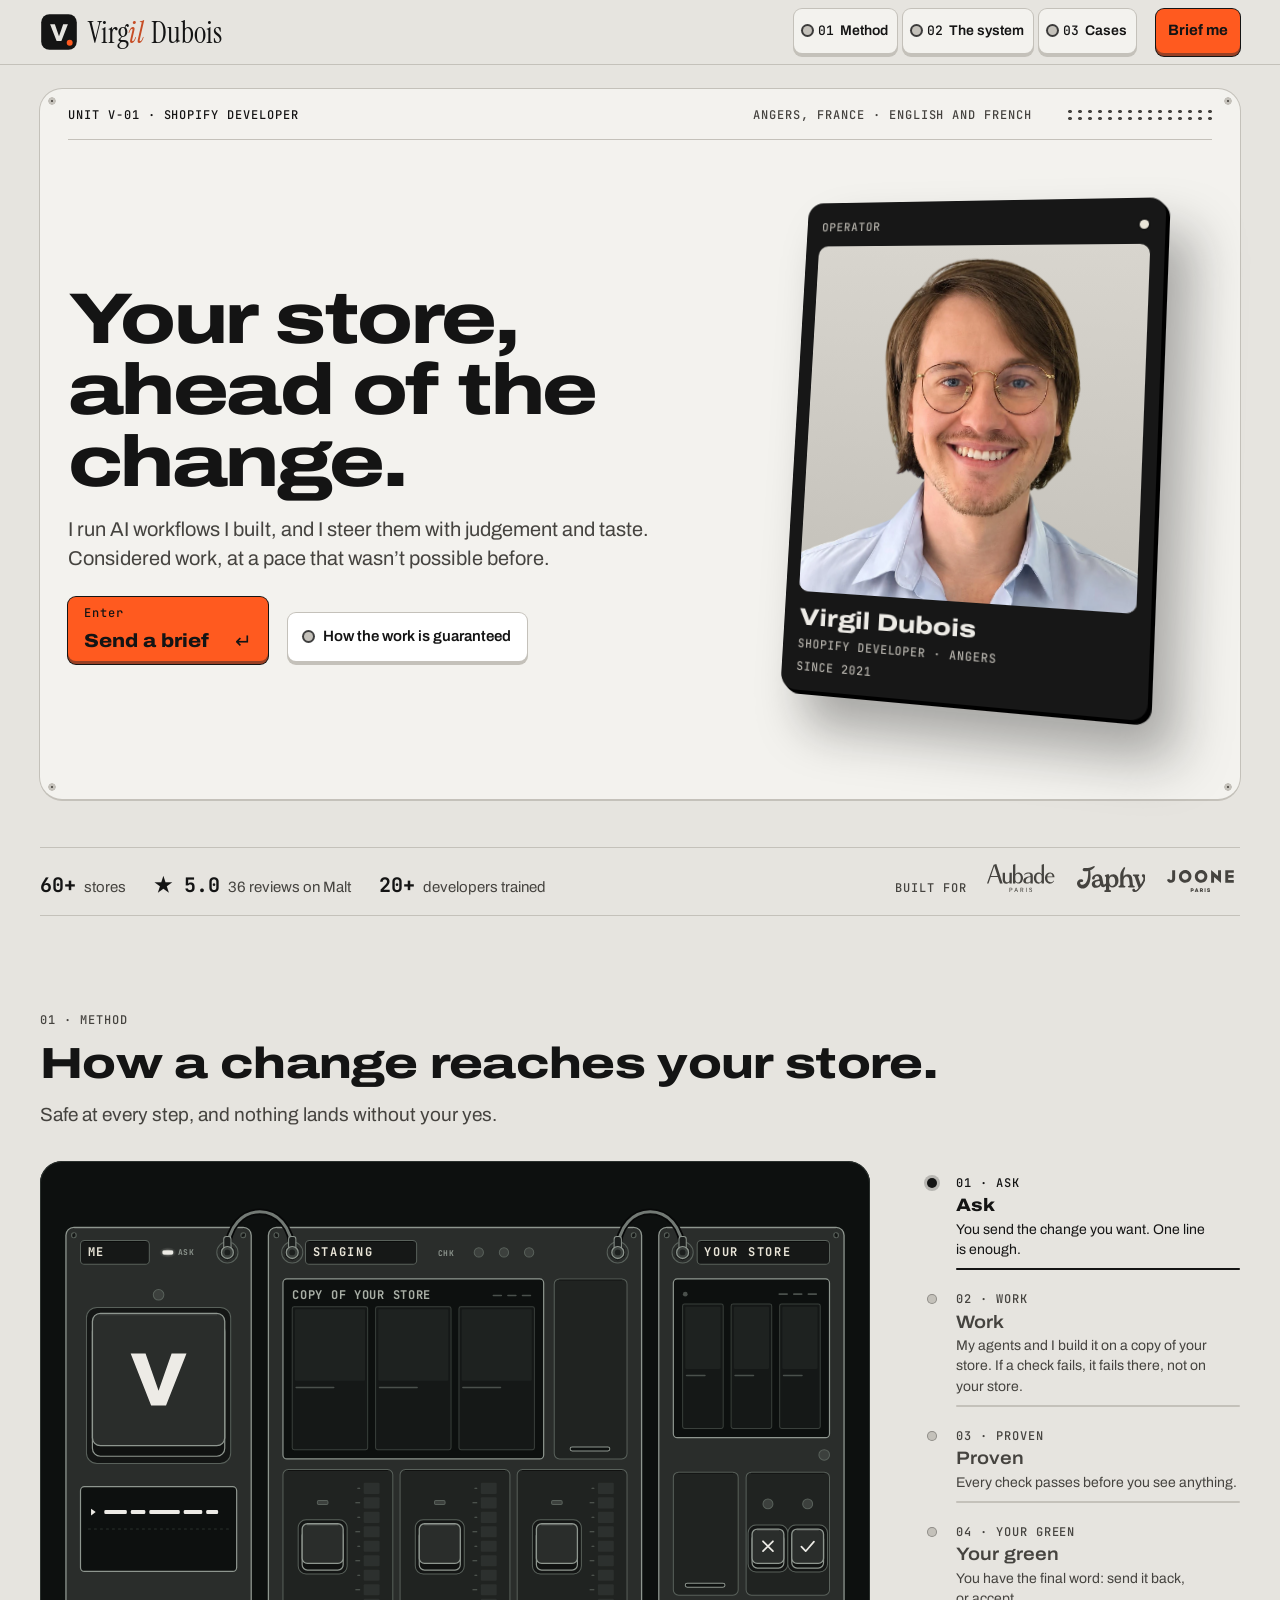
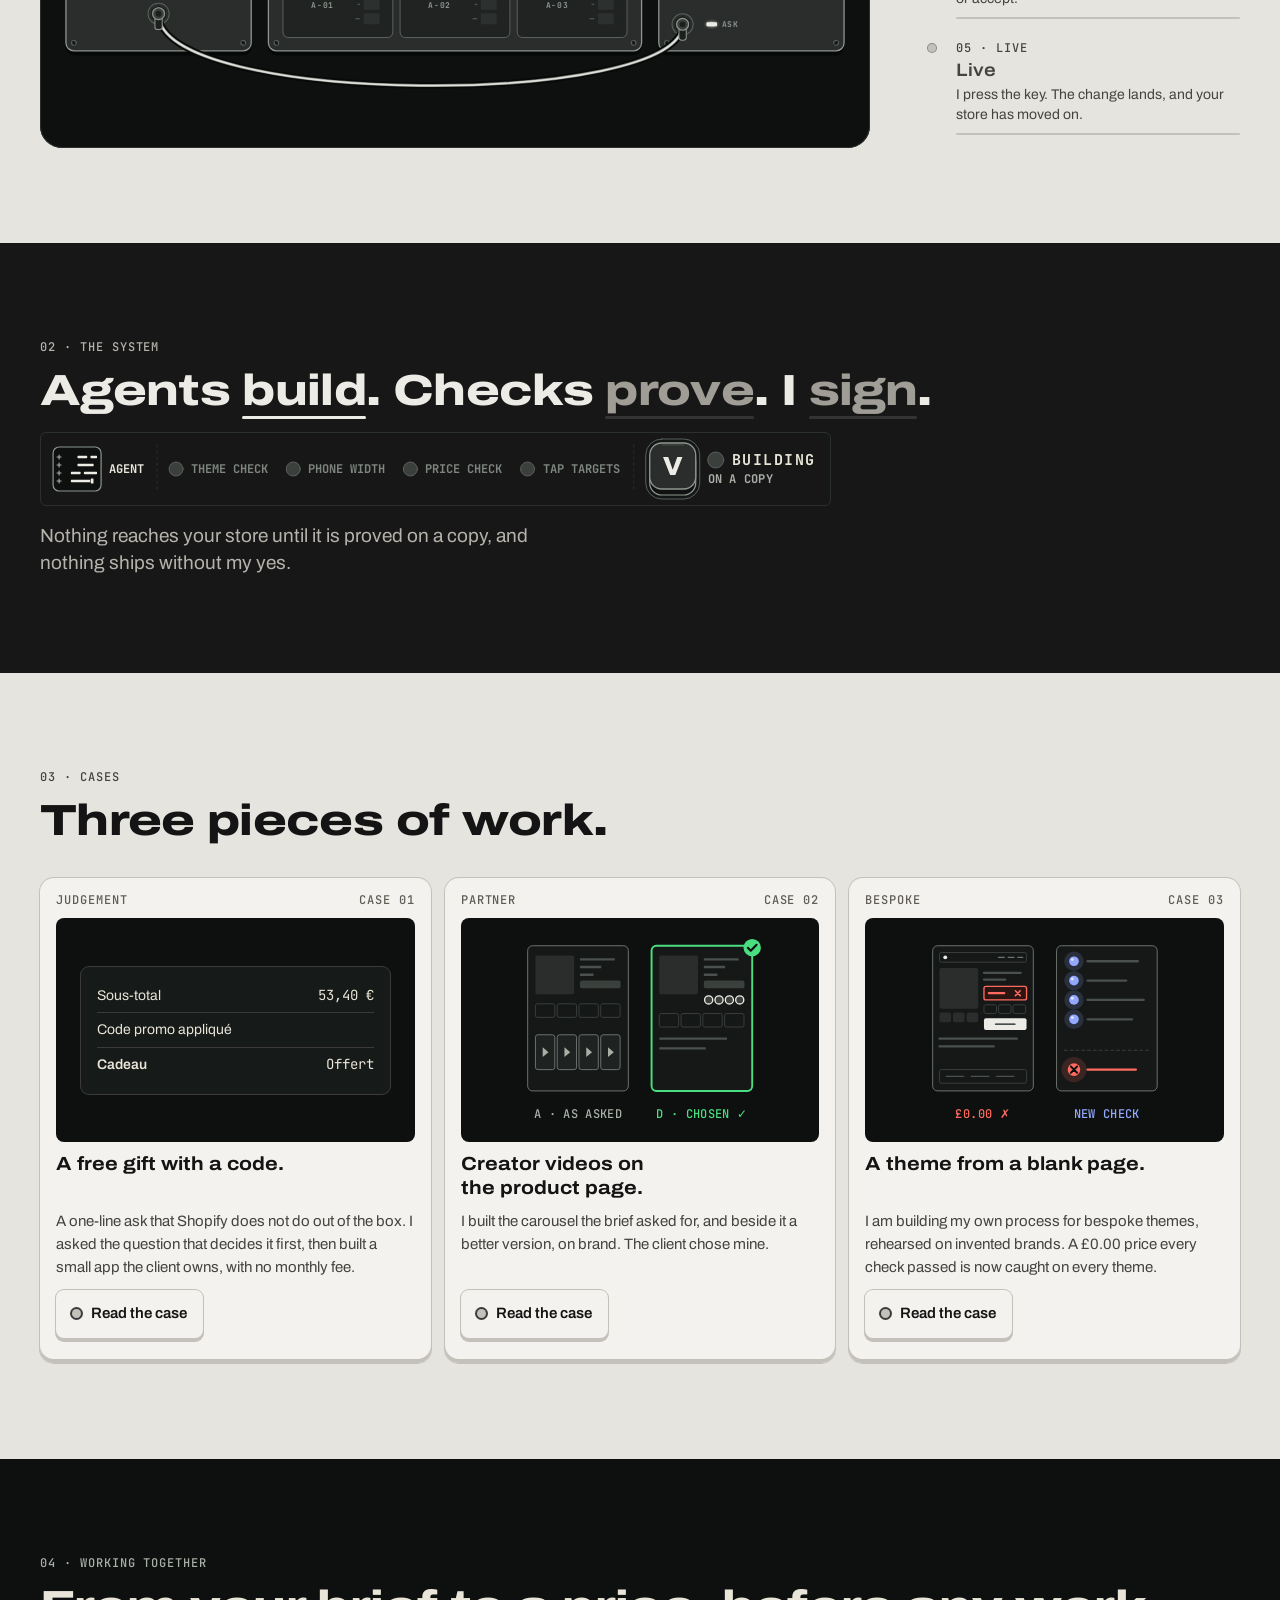
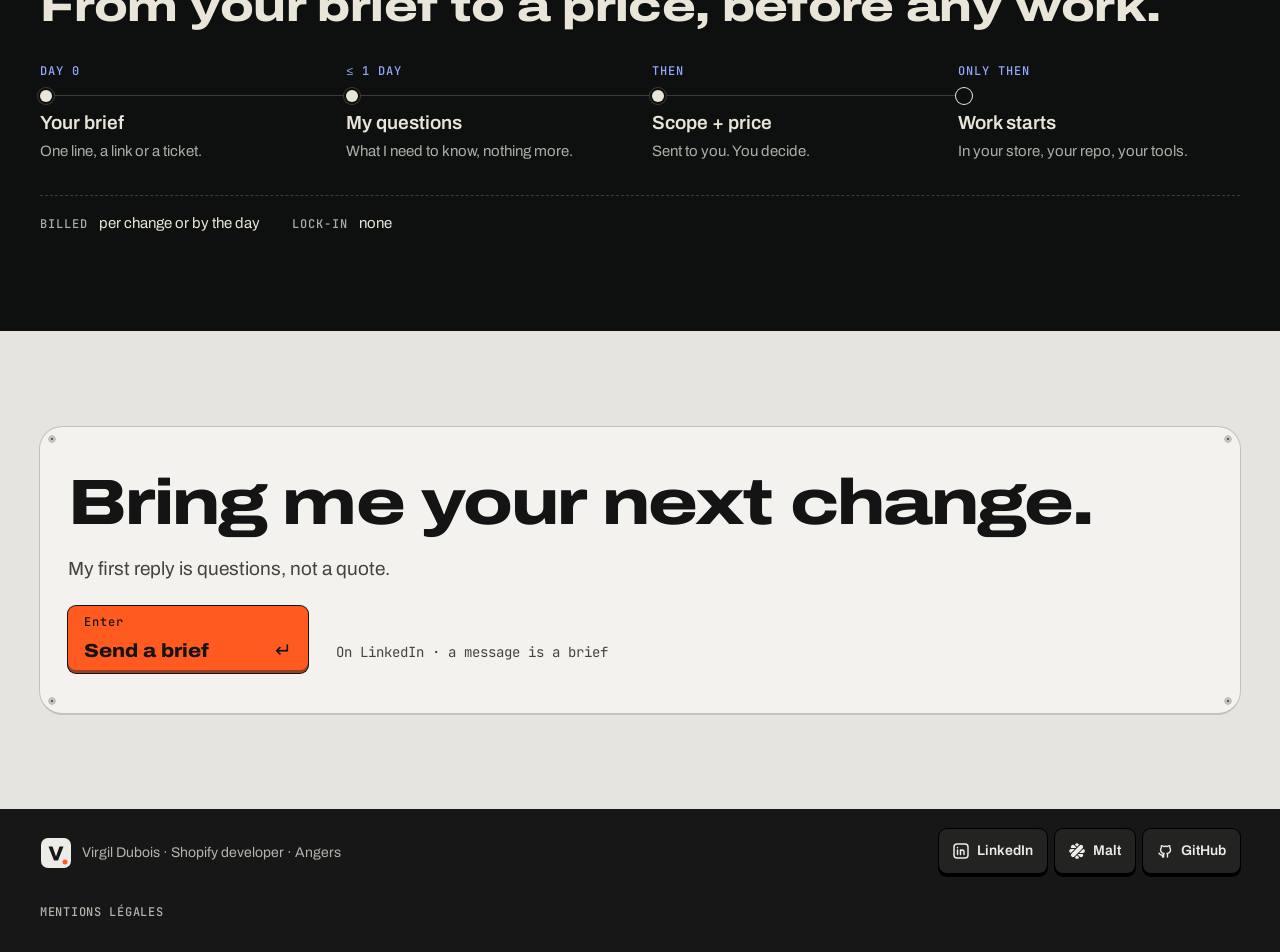
==== commit bd0d167a: "publish 2026-10 #2 The built site of trophee-gh/tropheecommerce-site at f1919a6311d78a30a91116f8ee1c" ====
--- a/index.html
+++ b/index.html
@@ -26,7 +26,7 @@
 <link rel="stylesheet" href="iso-legend.css">
 <link rel="stylesheet" href="g.css">
 <link rel="stylesheet" href="w.css">
-<script type="application/ld+json">{"@context":"https://schema.org","@graph":[{"@type":"Person","@id":"https://tropheecommerce.com/#person","name":"Virgil Dubois","jobTitle":"Shopify developer","url":"https://tropheecommerce.com/","image":"https://tropheecommerce.com/img/virgil-hand-on-chin-4x5.afda46ff3e.webp","sameAs":["https://www.linkedin.com/in/virgil-dubois/","https://www.malt.fr/profile/tropheecommerce","https://github.com/TeamDijon"],"address":{"@type":"PostalAddress","addressLocality":"Angers","addressCountry":"FR"},"knowsLanguage":["en","fr"]},{"@type":"ProfessionalService","@id":"https://tropheecommerce.com/#service","name":"Virgil Dubois, Shopify developer","legalName":"TROPHEECOMMERCE","url":"https://tropheecommerce.com/","image":"https://tropheecommerce.com/img/og.31b18bdde4.png","description":"Shopify developer since 2021. I run AI workflows I built, and I steer them with judgement and taste.","founder":{"@id":"https://tropheecommerce.com/#person"},"sameAs":["https://www.linkedin.com/in/virgil-dubois/","https://www.malt.fr/profile/tropheecommerce","https://github.com/TeamDijon"],"address":{"@type":"PostalAddress","addressLocality":"Angers","addressCountry":"FR"},"areaServed":{"@type":"Country","name":"France"},"knowsLanguage":["en","fr"],"makesOffer":[{"@type":"Offer","description":"A scope with a price before any work starts; billed per change or by the day.","itemOffered":{"@type":"Service","name":"Shopify store changes","description":"Changes to a live Shopify store, built and proved on a copy first; nothing ships without my yes.","provider":{"@id":"https://tropheecommerce.com/#service"}}},{"@type":"Offer","description":"A scope with a price before any work starts; billed per change or by the day.","itemOffered":{"@type":"Service","name":"Bespoke Shopify themes","description":"Themes designed for the brand and built to Shopify's standards.","provider":{"@id":"https://tropheecommerce.com/#service"}}},{"@type":"Offer","description":"A scope with a price before any work starts; billed per change or by the day.","itemOffered":{"@type":"Service","name":"White-label Shopify work for agencies","description":"Work for agencies, built under their own name.","provider":{"@id":"https://tropheecommerce.com/#service"}}}]}]}</script>
+<script type="application/ld+json">{"@context":"https://schema.org","@graph":[{"@type":"Person","@id":"https://tropheecommerce.com/#person","name":"Virgil Dubois","jobTitle":"Shopify developer","url":"https://tropheecommerce.com/","image":"https://tropheecommerce.com/img/virgil-portrait-4x5.683b75d854.webp","sameAs":["https://www.linkedin.com/in/virgil-dubois/","https://www.malt.fr/profile/tropheecommerce","https://github.com/TeamDijon"],"address":{"@type":"PostalAddress","addressLocality":"Angers","addressCountry":"FR"},"knowsLanguage":["en","fr"]},{"@type":"ProfessionalService","@id":"https://tropheecommerce.com/#service","name":"Virgil Dubois, Shopify developer","legalName":"TROPHEECOMMERCE","url":"https://tropheecommerce.com/","image":"https://tropheecommerce.com/img/og.31b18bdde4.png","description":"Shopify developer since 2021. I run AI workflows I built, and I steer them with judgement and taste.","founder":{"@id":"https://tropheecommerce.com/#person"},"sameAs":["https://www.linkedin.com/in/virgil-dubois/","https://www.malt.fr/profile/tropheecommerce","https://github.com/TeamDijon"],"address":{"@type":"PostalAddress","addressLocality":"Angers","addressCountry":"FR"},"areaServed":{"@type":"Country","name":"France"},"knowsLanguage":["en","fr"],"makesOffer":[{"@type":"Offer","description":"A scope with a price before any work starts; billed per change or by the day.","itemOffered":{"@type":"Service","name":"Shopify store changes","description":"Changes to a live Shopify store, built and proved on a copy first; nothing ships without my yes.","provider":{"@id":"https://tropheecommerce.com/#service"}}},{"@type":"Offer","description":"A scope with a price before any work starts; billed per change or by the day.","itemOffered":{"@type":"Service","name":"Bespoke Shopify themes","description":"Themes designed for the brand and built to Shopify's standards.","provider":{"@id":"https://tropheecommerce.com/#service"}}},{"@type":"Offer","description":"A scope with a price before any work starts; billed per change or by the day.","itemOffered":{"@type":"Service","name":"White-label Shopify work for agencies","description":"Work for agencies, built under their own name.","provider":{"@id":"https://tropheecommerce.com/#service"}}}]}]}</script>
 </head>
 <body>
 <div class="site hy" data-scheme="shell">
@@ -51,7 +51,7 @@
 <p class="lede hero-l">I run AI workflows I built, and I steer them with judgement and taste. Considered work, at a pace that wasn’t possible before.</p>
 <div class="hero-a"><a class="key gokey" data-variant="go" href="https://www.linkedin.com/in/virgil-dubois/"><span class="k-n">Enter</span><span class="gk-l">Send a brief <span class="gk-ar" aria-hidden="true">↵</span></span></a><a class="key gl1" href="#how"><span class="led"></span>How the work is guaranteed</a></div>
 </div>
-<div class="p3w"><div class="p3 p3c" data-tilt><div class="p3c-top"><span class="lbl">Operator</span><span class="led on"></span></div><img src="img/virgil-hand-on-chin-4x5.afda46ff3e.webp" width="1201" height="1501" alt="Virgil Dubois smiling, his hand at his chin, in an olive T-shirt."><div class="p3c-b"><b>Virgil Dubois</b><span class="lbl">Shopify developer&nbsp;· Angers</span><span class="lbl p3c-s">Since 2021</span></div></div></div>
+<div class="p3w"><div class="p3 p3c" data-tilt><div class="p3c-top"><span class="lbl">Operator</span><span class="led on"></span></div><img src="img/virgil-portrait-4x5.683b75d854.webp" width="1201" height="1501" alt="Virgil Dubois smiling, in round gold-rimmed glasses and a light blue shirt."><div class="p3c-b"><b>Virgil Dubois</b><span class="lbl">Shopify developer&nbsp;· Angers</span><span class="lbl p3c-s">Since 2021</span></div></div></div>
 </div>
 </div></div></section>
 
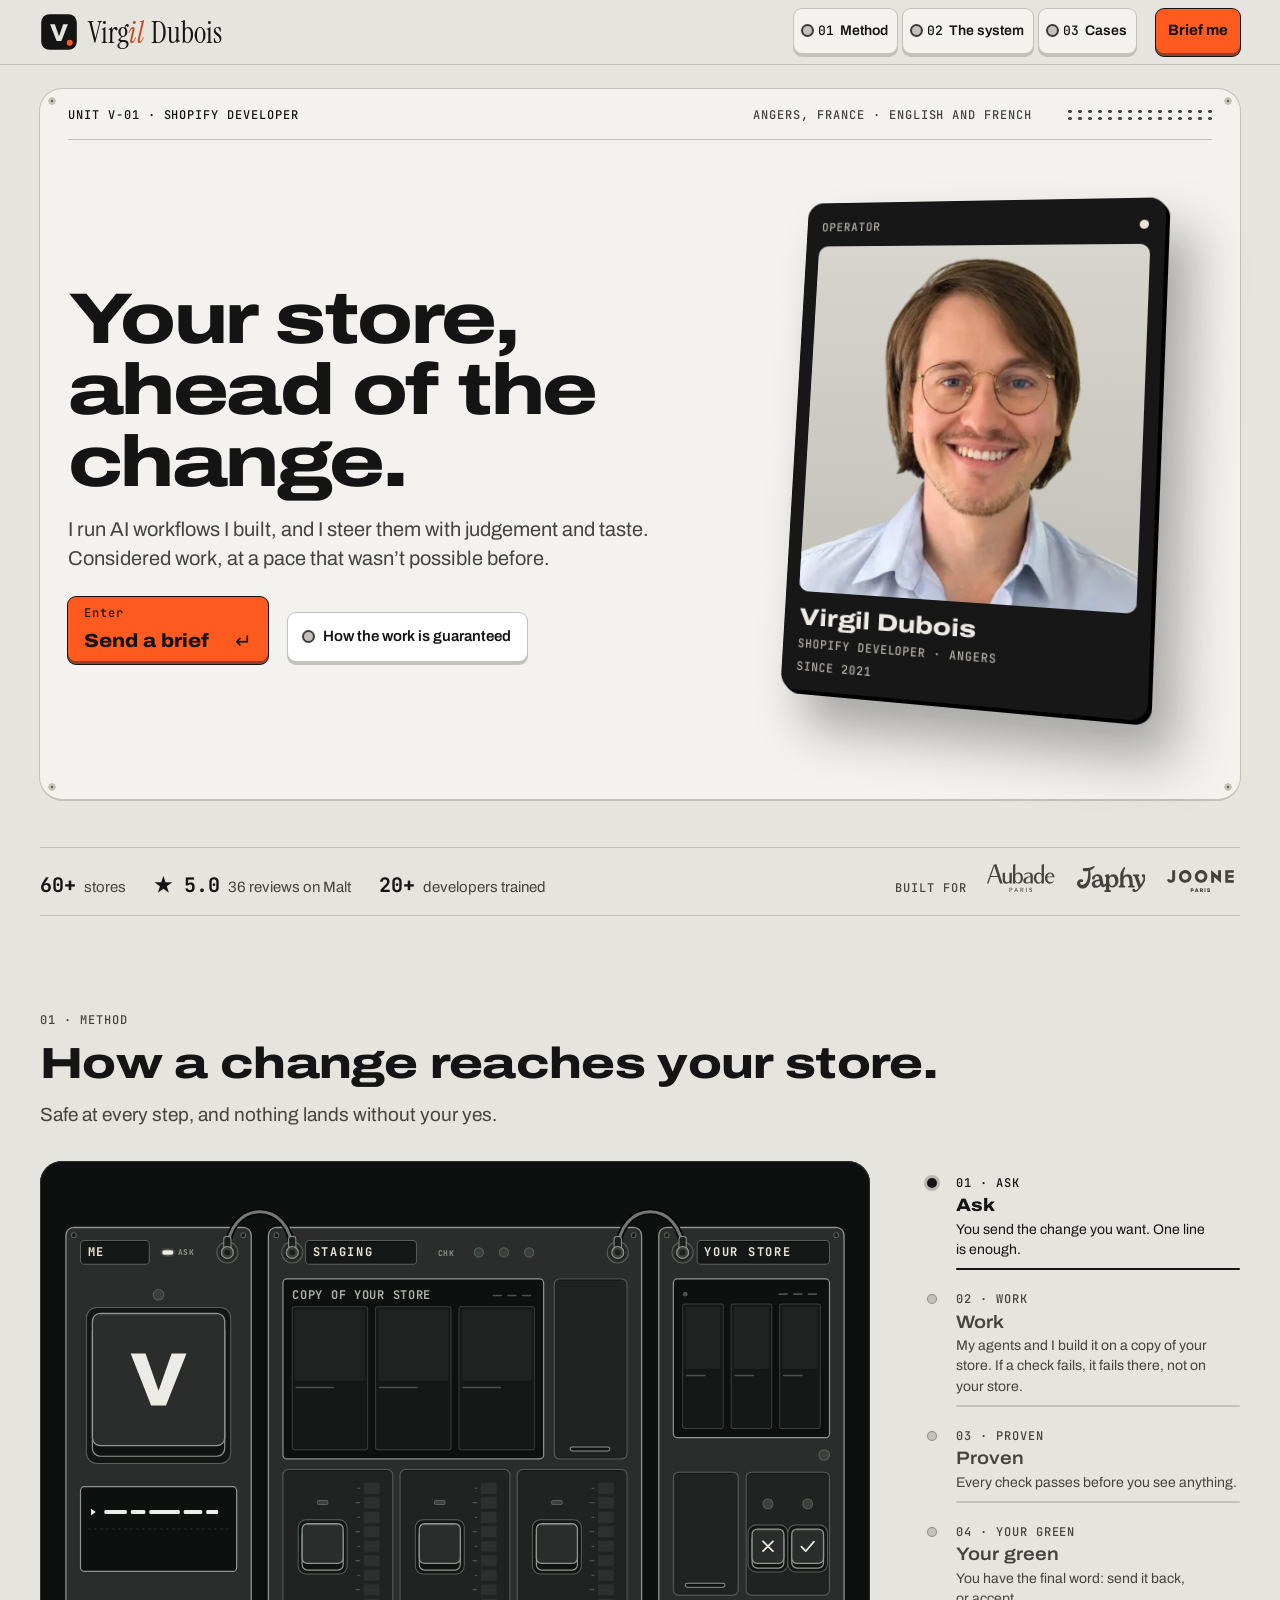
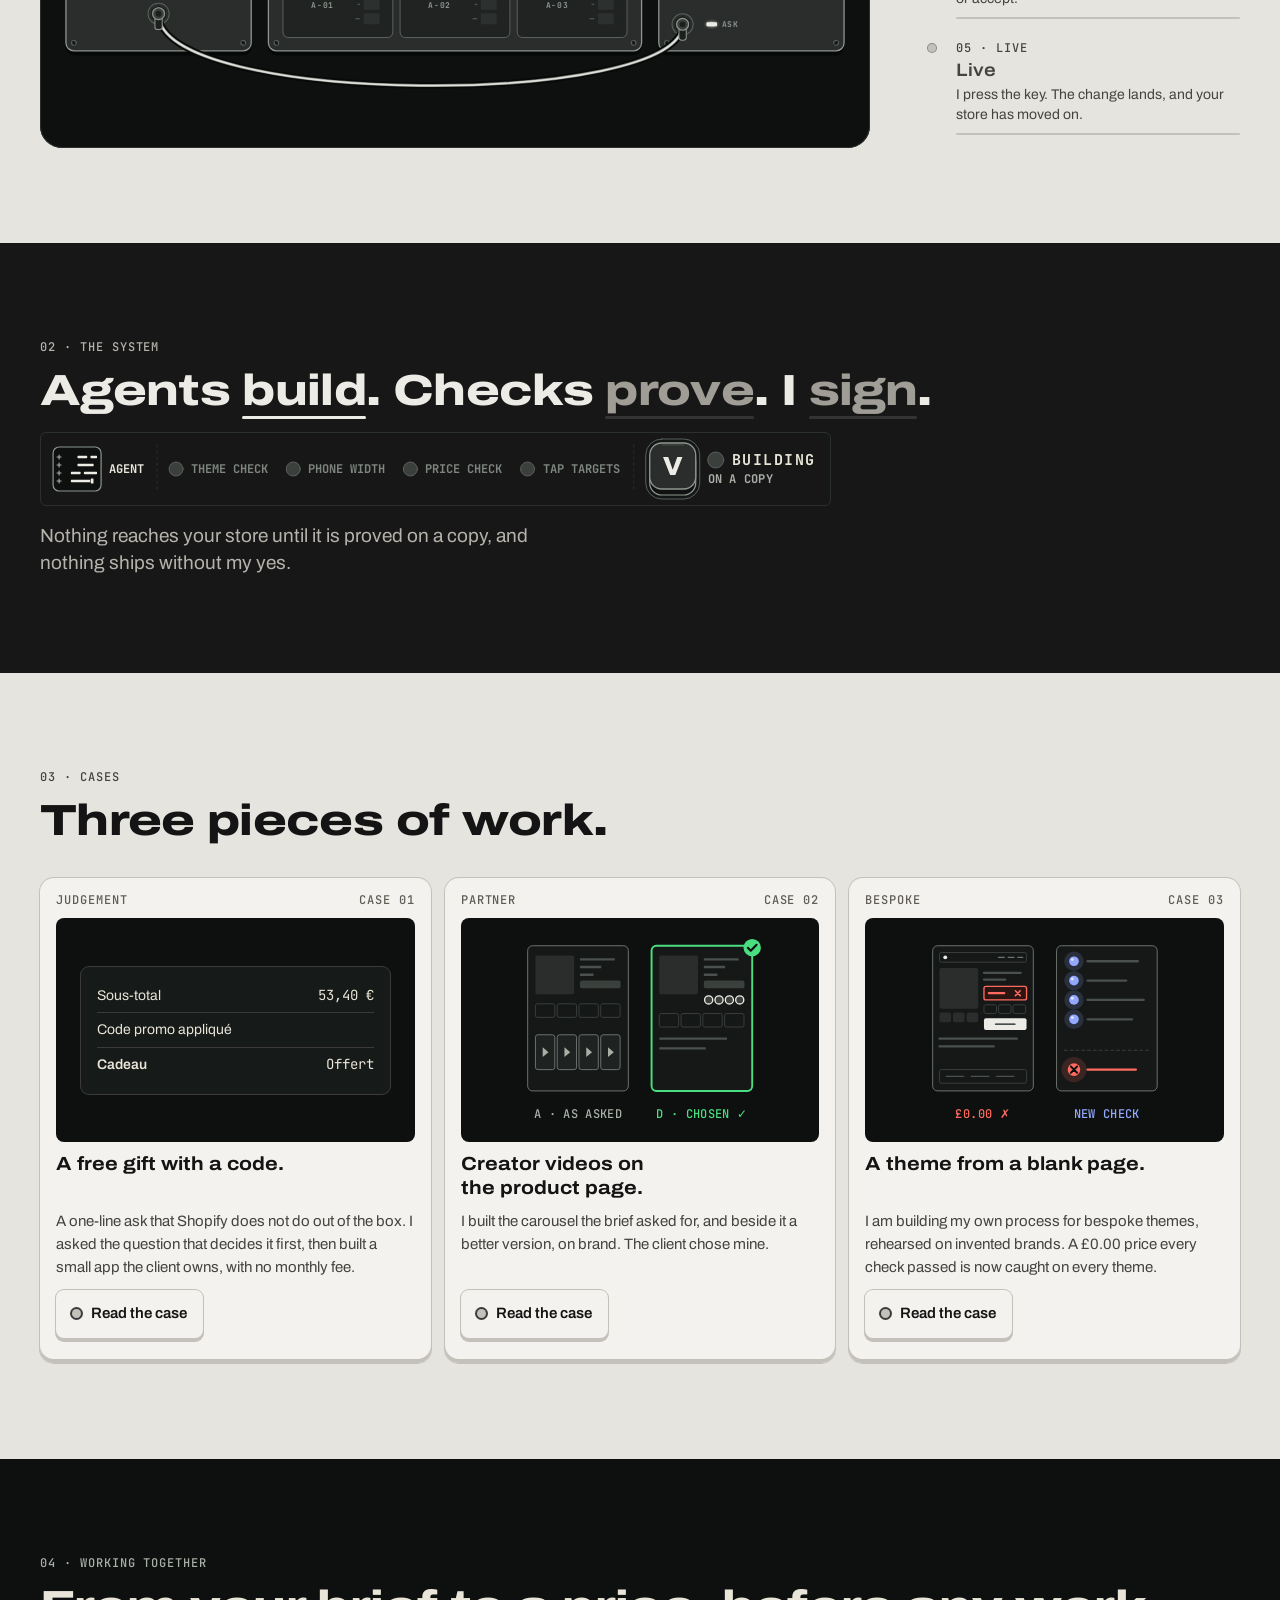
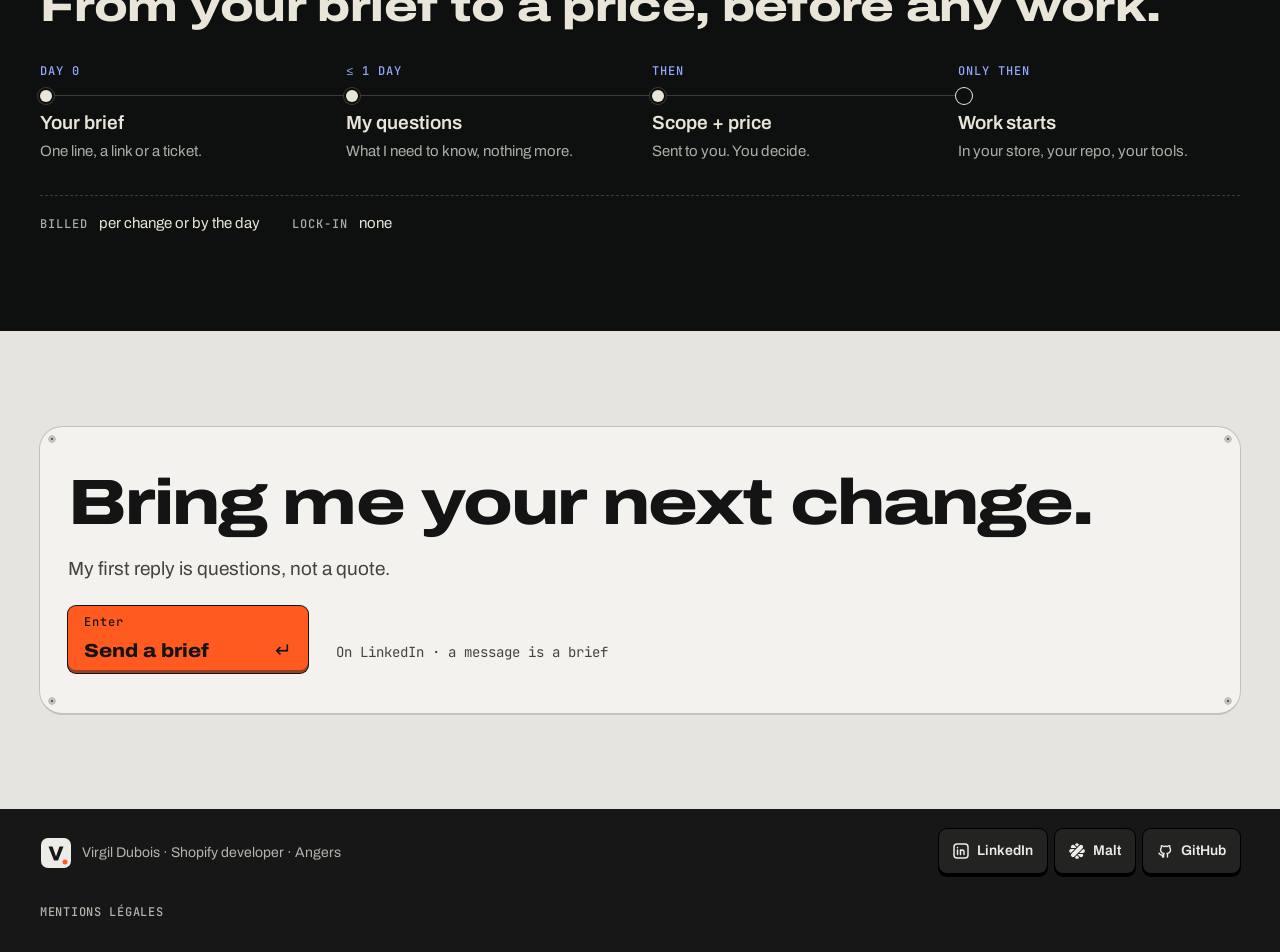
==== commit 544fb547: "publish 2026-11 #1 The built site of trophee-gh/tropheecommerce-site at 51d2f9a67179382f0ea3fad56273" ====
--- a/index.html
+++ b/index.html
@@ -17,6 +17,9 @@
 <meta property="og:image:alt" content="Virgil Dubois, Shopify developer: Your store, ahead of the change.">
 <meta name="twitter:card" content="summary_large_image">
 <link rel="icon" type="image/svg+xml" href="favicon.svg">
+<link rel="apple-touch-icon" href="img/apple-touch-icon.e66518af97.png">
+<link rel="manifest" href="site.webmanifest">
+<link rel="preload" as="image" href="img/virgil-portrait-4x5-700w.58a424809b.webp" imagesrcset="img/virgil-portrait-4x5-200w.4e2882048c.webp 200w, img/virgil-portrait-4x5-400w.3ba2cc3392.webp 400w, img/virgil-portrait-4x5-700w.58a424809b.webp 700w" imagesizes="(max-width: 899px) 96px, 342px" fetchpriority="high">
 <link rel="preload" href="fonts/archivo-latin.e3a28eade2.woff2" as="font" type="font/woff2" crossorigin>
 <link rel="stylesheet" href="fonts.css">
 <link rel="stylesheet" href="base.css">
@@ -26,13 +29,13 @@
 <link rel="stylesheet" href="iso-legend.css">
 <link rel="stylesheet" href="g.css">
 <link rel="stylesheet" href="w.css">
-<script type="application/ld+json">{"@context":"https://schema.org","@graph":[{"@type":"Person","@id":"https://tropheecommerce.com/#person","name":"Virgil Dubois","jobTitle":"Shopify developer","url":"https://tropheecommerce.com/","image":"https://tropheecommerce.com/img/virgil-portrait-4x5.683b75d854.webp","sameAs":["https://www.linkedin.com/in/virgil-dubois/","https://www.malt.fr/profile/tropheecommerce","https://github.com/TeamDijon"],"address":{"@type":"PostalAddress","addressLocality":"Angers","addressCountry":"FR"},"knowsLanguage":["en","fr"]},{"@type":"ProfessionalService","@id":"https://tropheecommerce.com/#service","name":"Virgil Dubois, Shopify developer","legalName":"TROPHEECOMMERCE","url":"https://tropheecommerce.com/","image":"https://tropheecommerce.com/img/og.31b18bdde4.png","description":"Shopify developer since 2021. I run AI workflows I built, and I steer them with judgement and taste.","founder":{"@id":"https://tropheecommerce.com/#person"},"sameAs":["https://www.linkedin.com/in/virgil-dubois/","https://www.malt.fr/profile/tropheecommerce","https://github.com/TeamDijon"],"address":{"@type":"PostalAddress","addressLocality":"Angers","addressCountry":"FR"},"areaServed":{"@type":"Country","name":"France"},"knowsLanguage":["en","fr"],"makesOffer":[{"@type":"Offer","description":"A scope with a price before any work starts; billed per change or by the day.","itemOffered":{"@type":"Service","name":"Shopify store changes","description":"Changes to a live Shopify store, built and proved on a copy first; nothing ships without my yes.","provider":{"@id":"https://tropheecommerce.com/#service"}}},{"@type":"Offer","description":"A scope with a price before any work starts; billed per change or by the day.","itemOffered":{"@type":"Service","name":"Bespoke Shopify themes","description":"Themes designed for the brand and built to Shopify's standards.","provider":{"@id":"https://tropheecommerce.com/#service"}}},{"@type":"Offer","description":"A scope with a price before any work starts; billed per change or by the day.","itemOffered":{"@type":"Service","name":"White-label Shopify work for agencies","description":"Work for agencies, built under their own name.","provider":{"@id":"https://tropheecommerce.com/#service"}}}]}]}</script>
+<script type="application/ld+json">{"@context":"https://schema.org","@graph":[{"@type":"Person","@id":"https://tropheecommerce.com/#person","name":"Virgil Dubois","jobTitle":"Shopify developer","url":"https://tropheecommerce.com/","image":"https://tropheecommerce.com/img/virgil-portrait-4x5-700w.58a424809b.webp","sameAs":["https://www.linkedin.com/in/virgil-dubois/","https://www.malt.fr/profile/tropheecommerce","https://github.com/TeamDijon"],"address":{"@type":"PostalAddress","addressLocality":"Angers","addressCountry":"FR"},"knowsLanguage":["en","fr"]},{"@type":"ProfessionalService","@id":"https://tropheecommerce.com/#service","name":"Virgil Dubois, Shopify developer","legalName":"TROPHEECOMMERCE","url":"https://tropheecommerce.com/","image":"https://tropheecommerce.com/img/og.31b18bdde4.png","description":"Shopify developer since 2021. I run AI workflows I built, and I steer them with judgement and taste.","founder":{"@id":"https://tropheecommerce.com/#person"},"sameAs":["https://www.linkedin.com/in/virgil-dubois/","https://www.malt.fr/profile/tropheecommerce","https://github.com/TeamDijon"],"address":{"@type":"PostalAddress","addressLocality":"Angers","addressCountry":"FR"},"areaServed":{"@type":"Country","name":"France"},"knowsLanguage":["en","fr"],"makesOffer":[{"@type":"Offer","description":"A scope with a price before any work starts; billed per change or by the day.","itemOffered":{"@type":"Service","name":"Shopify store changes","description":"Changes to a live Shopify store, built and proved on a copy first; nothing ships without my yes.","provider":{"@id":"https://tropheecommerce.com/#service"}}},{"@type":"Offer","description":"A scope with a price before any work starts; billed per change or by the day.","itemOffered":{"@type":"Service","name":"Bespoke Shopify themes","description":"Themes designed for the brand and built to Shopify's standards.","provider":{"@id":"https://tropheecommerce.com/#service"}}},{"@type":"Offer","description":"A scope with a price before any work starts; billed per change or by the day.","itemOffered":{"@type":"Service","name":"White-label Shopify work for agencies","description":"Work for agencies, built under their own name.","provider":{"@id":"https://tropheecommerce.com/#service"}}}]}]}</script>
 </head>
 <body>
 <div class="site hy" data-scheme="shell">
 <a class="skip" href="#main">Skip to content</a>
 <header class="top" data-scheme="shell"><div class="wrap top-in">
-<a class="brand" href="#top" aria-label="Virgil Dubois, top of page"><svg class="mk " style="width:38px;height:38px" viewBox="0 0 64 64" aria-hidden="true" focusable="false"><rect class="mk-c" x="2" y="2" width="60" height="60" rx="14"/><path class="mk-v" d="M17 19h8l7 20 7-20h8L36 47h-8z"/><circle class="mk-d" cx="50" cy="50" r="5"/></svg><span class="wm brand-wm" aria-hidden="true">Virg<span class="ti">il</span><span class="wm-2">Dubois</span></span></a>
+<a class="brand" href="#top" aria-label="Virgil Dubois, top of page"><svg class="mk " style="width:38px;height:38px" viewBox="0 0 64 64" aria-hidden="true" focusable="false"><rect class="mk-c" x="2" y="2" width="60" height="60" rx="14"/><path class="mk-v" d="M17 19h8l7 20 7-20h8L36 47h-8z"/><circle class="mk-d" cx="50" cy="50" r="5"/></svg><span class="wm brand-wm" aria-hidden="true">Virg<span class="ti">il</span> <span class="wm-2">Dubois</span></span></a>
 <nav class="navk" aria-label="Sections">
 <a class="key nk" href="#how"><span class="led"></span><span class="nk-n">01</span><span class="nk-w">Method</span></a>
 <a class="key nk" href="#guarantee"><span class="led"></span><span class="nk-n">02</span><span class="nk-w">The system</span></a>
@@ -51,7 +54,7 @@
 <p class="lede hero-l">I run AI workflows I built, and I steer them with judgement and taste. Considered work, at a pace that wasn’t possible before.</p>
 <div class="hero-a"><a class="key gokey" data-variant="go" href="https://www.linkedin.com/in/virgil-dubois/"><span class="k-n">Enter</span><span class="gk-l">Send a brief <span class="gk-ar" aria-hidden="true">↵</span></span></a><a class="key gl1" href="#how"><span class="led"></span>How the work is guaranteed</a></div>
 </div>
-<div class="p3w"><div class="p3 p3c" data-tilt><div class="p3c-top"><span class="lbl">Operator</span><span class="led on"></span></div><img src="img/virgil-portrait-4x5.683b75d854.webp" width="1201" height="1501" alt="Virgil Dubois smiling, in round gold-rimmed glasses and a light blue shirt."><div class="p3c-b"><b>Virgil Dubois</b><span class="lbl">Shopify developer&nbsp;· Angers</span><span class="lbl p3c-s">Since 2021</span></div></div></div>
+<div class="p3w"><div class="p3 p3c" data-tilt><div class="p3c-top"><span class="lbl">Operator</span><span class="led on"></span></div><img src="img/virgil-portrait-4x5-700w.58a424809b.webp" srcset="img/virgil-portrait-4x5-200w.4e2882048c.webp 200w, img/virgil-portrait-4x5-400w.3ba2cc3392.webp 400w, img/virgil-portrait-4x5-700w.58a424809b.webp 700w" sizes="(max-width: 899px) 96px, 342px" width="700" height="875" fetchpriority="high" alt="Virgil Dubois smiling, in round gold-rimmed glasses and a light blue shirt."><div class="p3c-b"><b>Virgil Dubois</b><span class="lbl">Shopify developer&nbsp;· Angers</span><span class="lbl p3c-s">Since 2021</span></div></div></div>
 </div>
 </div></div></section>
 
--- a/site.css
+++ b/site.css
@@ -237,6 +237,11 @@
 .lg-l{display:grid;gap:0;margin:40px 0 0;max-width:720px}
 .lg-l>div{display:grid;gap:6px;padding:18px 0;border-top:1px solid var(--border)}
 .lg-l dd{margin:0;font-size:16px;line-height:1.6;color:var(--text)}
+/* the privacy notice (lavish-newt-fy08): a question per row, its answer in paragraphs */
+.lg-p h2{margin:0;line-height:1.5}
+.lg-t{font-size:16px;line-height:1.6;color:var(--text);max-width:62ch}
+.lg-t p,.lg-t ol{margin:0 0 .8em}.lg-t>:last-child{margin-bottom:0}.lg-t ol{padding-left:1.4em}
+.lg-t a,.lg-l dd a{color:inherit;text-decoration:underline;text-underline-offset:3px;overflow-wrap:anywhere}
 @media (min-width:800px){.lg-l>div{grid-template-columns:240px 1fr;gap:24px}}
 .nf{padding-top:24px}
 .nf h1{font-size:clamp(34px,5vw,64px);letter-spacing:-0.03em}
